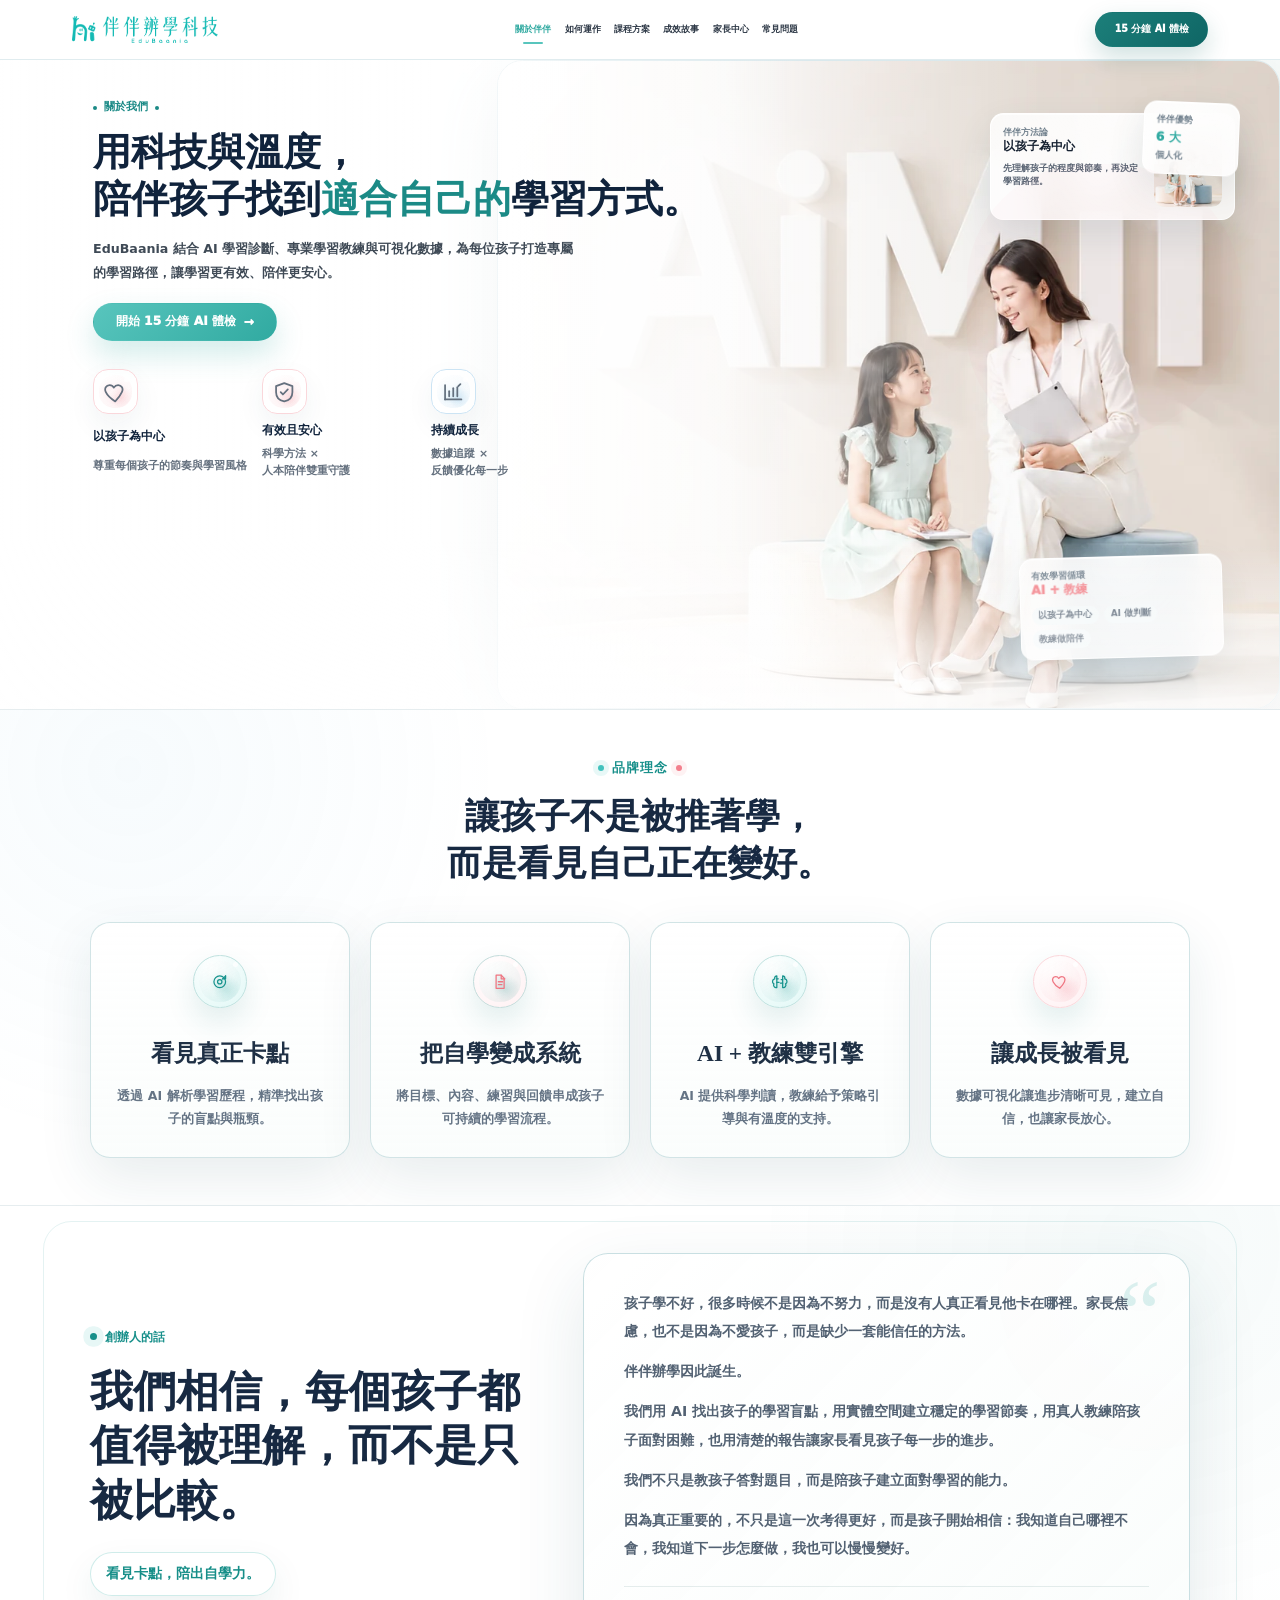
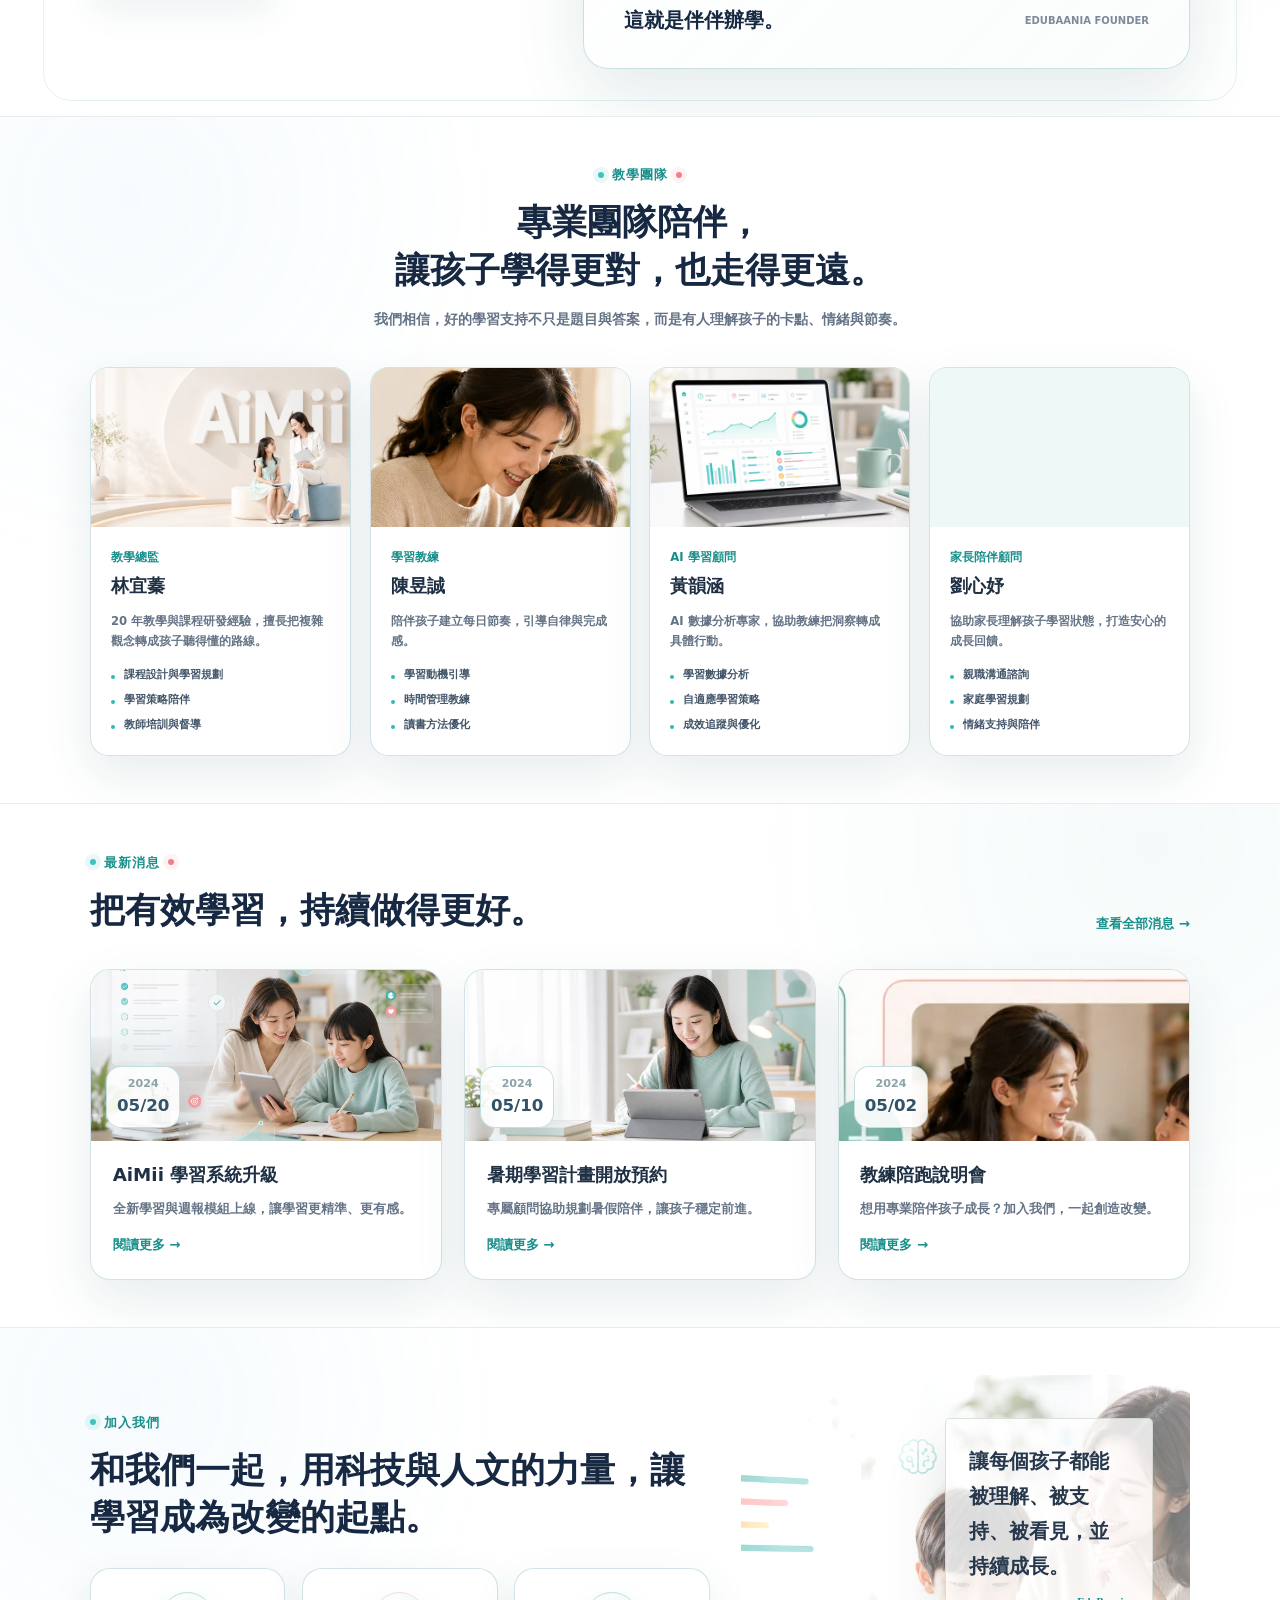
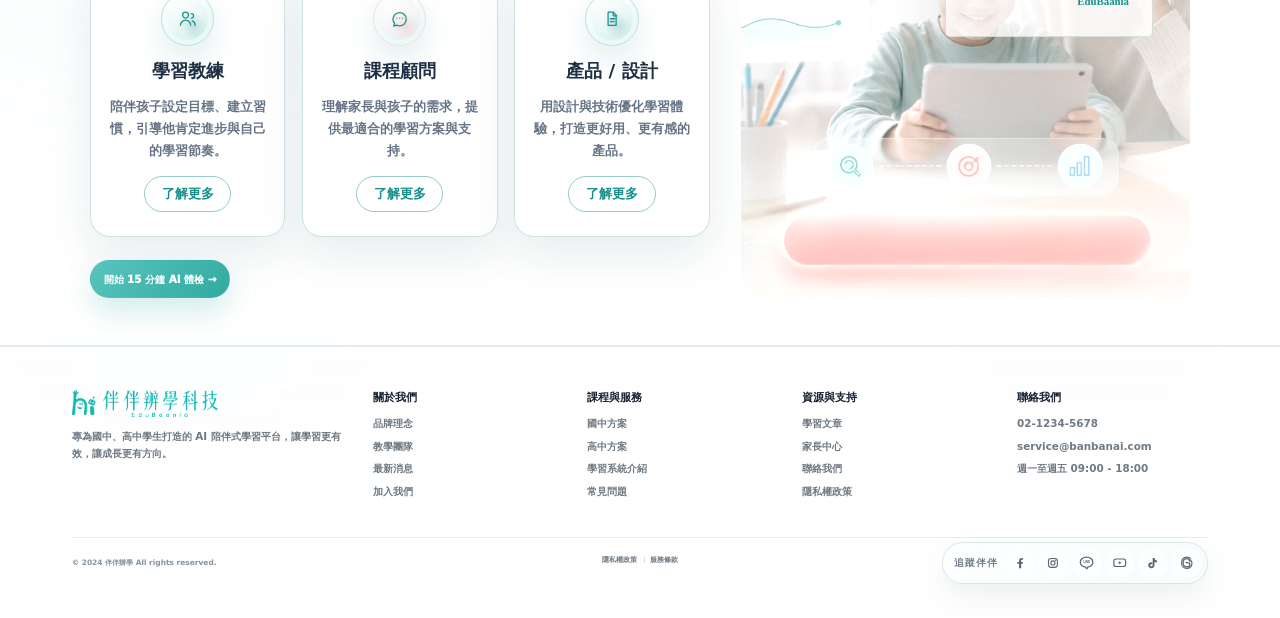
==== about/index.html @ efaf5f45 "Publish EduBaania static site" ====
<!DOCTYPE html>
<html lang="zh-Hant">
<head>
  <meta charset="UTF-8" />
  <meta name="viewport" content="width=device-width, initial-scale=1.0" />
  <title>關於伴伴辦學｜用科技與溫度陪伴孩子找到適合自己的學習方式</title>
  <meta name="description" content="認識 EduBaania 伴伴辦學的品牌理念、教學團隊與陪伴方法。我們結合 AI 診斷、專業教練與可視化數據，讓孩子學得更有效。" />
  <link rel="canonical" href="https://edubaania.com/about/" />
  <meta property="og:type" content="website" />
  <meta property="og:locale" content="zh_TW" />
  <meta property="og:site_name" content="伴伴辦學 EduBaania" />
  <meta property="og:title" content="關於伴伴辦學｜用科技與溫度陪伴孩子找到適合自己的學習方式" />
  <meta property="og:description" content="認識 EduBaania 伴伴辦學的品牌理念、教學團隊與陪伴方法。我們結合 AI 診斷、專業教練與可視化數據，讓孩子學得更有效。" />
  <meta property="og:url" content="https://edubaania.com/about/" />
  <meta property="og:image" content="https://edubaania.com/assets/optimized/hero/about-hero.webp" />
  <meta name="twitter:card" content="summary_large_image" />
  <meta name="twitter:title" content="關於伴伴辦學｜用科技與溫度陪伴孩子找到適合自己的學習方式" />
  <meta name="twitter:description" content="認識 EduBaania 伴伴辦學的品牌理念、教學團隊與陪伴方法。我們結合 AI 診斷、專業教練與可視化數據，讓孩子學得更有效。" />
  <meta name="twitter:image" content="https://edubaania.com/assets/optimized/hero/about-hero.webp" />
  <link rel="icon" type="image/png" href="/assets/hero/logo.png" />
  <link rel="stylesheet" href="/styles.css?v=20260616p122b" />
  <script type="application/ld+json">[{"@context":"https://schema.org","@type":"Organization","name":"伴伴辦學 EduBaania","alternateName":"EduBaania","url":"https://edubaania.com/","logo":"https://edubaania.com/assets/hero/logo.png","sameAs":[]},{"@context":"https://schema.org","@type":"WebPage","name":"關於伴伴辦學｜用科技與溫度陪伴孩子找到適合自己的學習方式","description":"認識 EduBaania 伴伴辦學的品牌理念、教學團隊與陪伴方法。我們結合 AI 診斷、專業教練與可視化數據，讓孩子學得更有效。","url":"https://edubaania.com/about/","inLanguage":"zh-Hant","isPartOf":{"@type":"WebSite","name":"伴伴辦學 EduBaania","url":"https://edubaania.com/"}}]</script>
  <script src="/static.js?v=20260615static" defer></script>
</head>
<body>
  <a class="skip-link" href="#main-content">跳到主要內容</a>
  <div class="site-scale-viewport" data-desktop-scale>
    <div class="site">
            
        <header class="site-header">
          
        <a class="brand brand-about" href="/" aria-label="伴伴辦學首頁">
          <img class="brand-logo" src="/assets/hero/logo.png" alt="伴伴辦學科技 EduBaania" decoding="async">
        </a>
          <nav class="site-nav" aria-label="主選單">
            <a href="/about/" aria-current="page">關於伴伴</a><a href="/system/">如何運作</a><a href="/programs/">課程方案</a><a href="/progress/">成效故事</a><a href="/parent/">家長中心</a><a href="/faq/">常見問題</a>
          </nav>
          <div class="header-actions">
            <a class="btn small" href="/diagnosis/">15 分鐘 AI 體檢</a>
          </div>
        </header>
            <main class="page-main page-about" style="--depth-near-y: 0.00px; --depth-mid-y: 0.00px; --depth-far-y: 0.00px; --depth-rotate: 0.00deg;">
              <div class="site-depth-field depth-about" aria-hidden="true">
        <span class="depth-node depth-node-a"></span>
        <span class="depth-node depth-node-b"></span>
        <span class="depth-node depth-node-c"></span>
        <span class="depth-orbit depth-orbit-a"></span>
        <span class="depth-orbit depth-orbit-b"></span>
      </div>
        <section class="hero motion-about is-depth-current" id="main-content">
          <div class="hero-content">
        <div class="hero-taste-badge">
        <span class="badge-ping" aria-hidden="true"></span>
        <span class="badge-label">伴伴方法論</span>
        <strong>以孩子為中心</strong>
        <span class="badge-arrow" aria-hidden="true">→</span>
      </div>
        <div class="eyebrow">關於我們</div>
        <h1><span class="hero-title-main">用科技與溫度，</span><span class="hero-title-sub">陪伴孩子找到<span class="teal">適合自己的</span>學習方式。</span></h1>
        <p class="hero-copy">EduBaania 結合 AI 學習診斷、專業學習教練與可視化數據，為每位孩子打造專屬的學習路徑，讓學習更有效、陪伴更安心。</p>
        
        <div class="hero-actions"><a class="btn" href="/diagnosis/">開始 15 分鐘 AI 體檢<span class="btn-arrow" aria-hidden="true">→</span></a></div>
        
        
        <div class="hero-points">
            
                  <div class="hero-point">
                    <span class="icon" data-icon="heart" aria-hidden="true"><svg viewBox="0 0 24 24"><path d="M12 21s-7-4.4-9.2-9.1C1 8.2 3.1 5 6.5 5c2 0 3.4 1.2 4.1 2.5C11.4 6.2 12.8 5 14.8 5c3.4 0 5.5 3.2 3.7 6.9C16.3 16.6 12 21 12 21Z"></path></svg></span>
                    <strong>以孩子為中心</strong>
                    <span>尊重每個孩子的節奏與學習風格</span>
                  </div>
                  <div class="hero-point">
                    <span class="icon coral" data-icon="shield" aria-hidden="true"><svg viewBox="0 0 24 24"><path d="M12 3 20 6v6c0 5-3.4 8.1-8 9-4.6-.9-8-4-8-9V6l8-3Z"></path><path d="m8.5 12 2.2 2.2 4.8-5"></path></svg></span>
                    <strong>有效且安心</strong>
                    <span>科學方法 × 人本陪伴雙重守護</span>
                  </div>
                  <div class="hero-point">
                    <span class="icon sky" data-icon="chart" aria-hidden="true"><svg viewBox="0 0 24 24"><path d="M4 19V5"></path><path d="M4 19h16"></path><path d="M8 16v-5"></path><path d="M12 16V8"></path><path d="M16 16v-9"></path><path d="m17 6 2-2"></path></svg></span>
                    <strong>持續成長</strong>
                    <span>數據追蹤 × 反饋優化每一步</span>
                  </div>
          </div>
        <div class="hero-flow-command" aria-label="伴伴方法論三步流程">
        <span class="hero-flow-kicker">FLOW</span>
        <div class="hero-flow-track">
          <span>
                <b>01</b>
                以孩子為中心
              </span><i aria-hidden="true">/</i><span>
                <b>02</b>
                AI 做判斷
              </span><i aria-hidden="true">/</i><span>
                <b>03</b>
                教練做陪伴
              </span>
        </div>
      </div>
      </div>
          <div class="hero-visual">
        <div class="photo-card" data-premium-tilt=""><img src="/assets/optimized/hero/about-hero.webp" alt="" loading="eager" decoding="async"></div>
        
        <div class="hero-preview-wall" aria-hidden="true">
        <article class="hero-preview-card preview-main">
          <div>
            <span>伴伴方法論</span>
            <strong>以孩子為中心</strong>
            <p>先理解孩子的程度與節奏，再決定學習路徑。</p>
          </div>
          <figure><img src="/assets/optimized/hero/about-hero.webp" alt="" loading="lazy" decoding="async"></figure>
        </article>
        <article class="hero-preview-card preview-metric">
          <span>伴伴優勢</span>
          <strong>6 大</strong>
          <em>個人化</em>
        </article>
        <article class="hero-preview-card preview-proof">
          <span>有效學習循環</span>
          <strong>AI + 教練</strong>
          <div>
            <i>以孩子為中心</i>
            <i>AI 做判斷</i>
            <i>教練做陪伴</i>
          </div>
        </article>
      </div>
      </div>
          <div class="micro-layer motion-about" aria-hidden="true"><span class="blob"></span></div>
        </section>
        <section class="section about-ref-section about-ref-values is-visible" aria-label="品牌理念" style="transition-delay: 0ms;">
          <div class="about-ref-section-head">
            <span>品牌理念</span>
            <h2>讓孩子不是被推著學，<br>而是看見自己正在變好。</h2>
          </div>
          <div class="about-ref-value-grid">
            <article class="about-ref-value-card" data-premium-tilt=""><span class="icon" data-icon="target" aria-hidden="true"><svg viewBox="0 0 24 24"><circle cx="12" cy="12" r="8"></circle><circle cx="12" cy="12" r="3"></circle><path d="m16 8 4-4"></path><path d="M20 4v4h-4"></path></svg></span><h3>看見真正卡點</h3><p>透過 AI 解析學習歷程，精準找出孩子的盲點與瓶頸。</p></article><article class="about-ref-value-card" data-premium-tilt=""><span class="icon" data-icon="doc" aria-hidden="true"><svg viewBox="0 0 24 24"><path d="M7 3h7l4 4v14H7z"></path><path d="M14 3v5h5"></path><path d="M10 12h6M10 16h5"></path></svg></span><h3>把自學變成系統</h3><p>將目標、內容、練習與回饋串成孩子可持續的學習流程。</p></article><article class="about-ref-value-card" data-premium-tilt=""><span class="icon" data-icon="brain" aria-hidden="true"><svg viewBox="0 0 24 24"><path d="M8 4a3 3 0 0 0-3 3 3 3 0 0 0 .2 1A3.7 3.7 0 0 0 4 14.9 3.5 3.5 0 0 0 8 20V4Z"></path><path d="M16 4a3 3 0 0 1 3 3 3 3 0 0 1-.2 1 3.7 3.7 0 0 1 1.2 6.9A3.5 3.5 0 0 1 16 20V4Z"></path><path d="M8 8h2M8 13h3M16 9h-2M16 14h-3"></path></svg></span><h3>AI + 教練雙引擎</h3><p>AI 提供科學判讀，教練給予策略引導與有溫度的支持。</p></article><article class="about-ref-value-card" data-premium-tilt=""><span class="icon" data-icon="heart" aria-hidden="true"><svg viewBox="0 0 24 24"><path d="M12 21s-7-4.4-9.2-9.1C1 8.2 3.1 5 6.5 5c2 0 3.4 1.2 4.1 2.5C11.4 6.2 12.8 5 14.8 5c3.4 0 5.5 3.2 3.7 6.9C16.3 16.6 12 21 12 21Z"></path></svg></span><h3>讓成長被看見</h3><p>數據可視化讓進步清晰可見，建立自信，也讓家長放心。</p></article>
          </div>
        </section>

        <section class="section about-ref-section about-ref-founder" aria-label="創辦人的話" style="transition-delay: 35ms;">
          <div class="about-founder-shell">
            <div class="about-founder-lead">
              <span>創辦人的話</span>
              <h2>我們相信，每個孩子都值得被理解，而不是只被比較。</h2>
              <p>看見卡點，陪出自學力。</p>
            </div>
            <article class="about-founder-letter" data-premium-tilt="">
              <p>孩子學不好，很多時候不是因為不努力，而是沒有人真正看見他卡在哪裡。家長焦慮，也不是因為不愛孩子，而是缺少一套能信任的方法。</p>
              <p>伴伴辦學因此誕生。</p>
              <p>我們用 AI 找出孩子的學習盲點，用實體空間建立穩定的學習節奏，用真人教練陪孩子面對困難，也用清楚的報告讓家長看見孩子每一步的進步。</p>
              <p>我們不只是教孩子答對題目，而是陪孩子建立面對學習的能力。</p>
              <p>因為真正重要的，不只是這一次考得更好，而是孩子開始相信：我知道自己哪裡不會，我知道下一步怎麼做，我也可以慢慢變好。</p>
              <footer>
                <strong>這就是伴伴辦學。</strong>
                <span>EduBaania Founder</span>
              </footer>
            </article>
          </div>
        </section>
    
        <section class="section about-ref-section about-ref-team" aria-label="教學團隊" style="transition-delay: 70ms;">
          <div class="about-ref-section-head">
            <span>教學團隊</span>
            <h2>專業團隊陪伴，<br>讓孩子學得更對，也走得更遠。</h2>
            <p>我們相信，好的學習支持不只是題目與答案，而是有人理解孩子的卡點、情緒與節奏。</p>
          </div>
          <div class="about-ref-team-grid">
            <article class="about-ref-team-card">
                  <div class="about-ref-team-photo"><img src="/assets/optimized/hero/about-hero.webp" alt="教學總監 林宜蓁" loading="lazy" decoding="async"></div>
                  <div class="about-ref-team-copy">
                    <span>教學總監</span>
                    <h3>林宜蓁</h3>
                    <p>20 年教學與課程研發經驗，擅長把複雜觀念轉成孩子聽得懂的路線。</p>
                    <ul><li>課程設計與學習規劃</li><li>學習策略陪伴</li><li>教師培訓與督導</li></ul>
                  </div>
                </article><article class="about-ref-team-card">
                  <div class="about-ref-team-photo"><img src="/assets/optimized/coach/hero-family.webp" alt="學習教練 陳昱誠" loading="lazy" decoding="async"></div>
                  <div class="about-ref-team-copy">
                    <span>學習教練</span>
                    <h3>陳昱誠</h3>
                    <p>陪伴孩子建立每日節奏，引導自律與完成感。</p>
                    <ul><li>學習動機引導</li><li>時間管理教練</li><li>讀書方法優化</li></ul>
                  </div>
                </article><article class="about-ref-team-card">
                  <div class="about-ref-team-photo"><img src="/assets/optimized/system/laptop-analytics.webp" alt="AI 學習顧問 黃韻涵" loading="lazy" decoding="async"></div>
                  <div class="about-ref-team-copy">
                    <span>AI 學習顧問</span>
                    <h3>黃韻涵</h3>
                    <p>AI 數據分析專家，協助教練把洞察轉成具體行動。</p>
                    <ul><li>學習數據分析</li><li>自適應學習策略</li><li>成效追蹤與優化</li></ul>
                  </div>
                </article><article class="about-ref-team-card">
                  <div class="about-ref-team-photo"><img src="/assets/optimized/home/coach-companion.webp" alt="家長陪伴顧問 劉心妤" loading="lazy" decoding="async"></div>
                  <div class="about-ref-team-copy">
                    <span>家長陪伴顧問</span>
                    <h3>劉心妤</h3>
                    <p>協助家長理解孩子學習狀態，打造安心的成長回饋。</p>
                    <ul><li>親職溝通諮詢</li><li>家庭學習規劃</li><li>情緒支持與陪伴</li></ul>
                  </div>
                </article>
          </div>
        </section>
    
        <section class="section about-ref-section about-ref-news" aria-label="最新消息" style="transition-delay: 105ms;">
          <div class="about-ref-section-head about-ref-row-head">
            <div><span>最新消息</span><h2>把有效學習，持續做得更好。</h2></div>
            <a href="/parent/">查看全部消息 →</a>
          </div>
          <div class="about-ref-news-grid">
            <article class="about-ref-news-card">
                  <div class="about-ref-news-image"><img src="/assets/optimized/home/product-dashboard.webp" alt="AiMii 學習系統升級" loading="lazy" decoding="async"><time><small>2024</small><strong>05/20</strong></time></div>
                  <div class="about-ref-news-body"><h3>AiMii 學習系統升級</h3><p>全新學習與週報模組上線，讓學習更精準、更有感。</p><a href="/parent/">閱讀更多 →</a></div>
                </article><article class="about-ref-news-card">
                  <div class="about-ref-news-image"><img src="/assets/optimized/system/hero-student-tablet.webp" alt="暑期學習計畫開放預約" loading="lazy" decoding="async"><time><small>2024</small><strong>05/10</strong></time></div>
                  <div class="about-ref-news-body"><h3>暑期學習計畫開放預約</h3><p>專屬顧問協助規劃暑假陪伴，讓孩子穩定前進。</p><a href="/parent/">閱讀更多 →</a></div>
                </article><article class="about-ref-news-card">
                  <div class="about-ref-news-image"><img src="/assets/optimized/coach/companion.webp" alt="教練陪跑說明會" loading="lazy" decoding="async"><time><small>2024</small><strong>05/02</strong></time></div>
                  <div class="about-ref-news-body"><h3>教練陪跑說明會</h3><p>想用專業陪伴孩子成長？加入我們，一起創造改變。</p><a href="/parent/">閱讀更多 →</a></div>
                </article>
          </div>
        </section>
    
        <section class="section about-ref-section about-ref-join" aria-label="加入我們" style="transition-delay: 140ms;">
          <div class="about-ref-join-shell">
            <div class="about-ref-join-copy">
              <span>加入我們</span>
              <h2>和我們一起，用科技與人文的力量，讓學習成為改變的起點。</h2>
              <div class="about-ref-role-grid">
                <article class="about-ref-role-card"><span class="icon" data-icon="users" aria-hidden="true"><svg viewBox="0 0 24 24"><path d="M9 11a4 4 0 1 0 0-8 4 4 0 0 0 0 8Z"></path><path d="M2 21a7 7 0 0 1 14 0"></path><path d="M17 11a3 3 0 1 0 0-6"></path><path d="M18 15a6 6 0 0 1 4 6"></path></svg></span><h3>學習教練</h3><p>陪伴孩子設定目標、建立習慣，引導他肯定進步與自己的學習節奏。</p><a href="/about/">了解更多</a></article><article class="about-ref-role-card"><span class="icon" data-icon="chat" aria-hidden="true"><svg viewBox="0 0 24 24"><path d="M5 18.5 3.8 22l4-1.3a9 9 0 1 0-2.8-2.2Z"></path><path d="M8 11h.1M12 11h.1M16 11h.1"></path></svg></span><h3>課程顧問</h3><p>理解家長與孩子的需求，提供最適合的學習方案與支持。</p><a href="/about/">了解更多</a></article><article class="about-ref-role-card"><span class="icon" data-icon="doc" aria-hidden="true"><svg viewBox="0 0 24 24"><path d="M7 3h7l4 4v14H7z"></path><path d="M14 3v5h5"></path><path d="M10 12h6M10 16h5"></path></svg></span><h3>產品 / 設計</h3><p>用設計與技術優化學習體驗，打造更好用、更有感的產品。</p><a href="/about/">了解更多</a></article>
              </div>
              <a class="btn primary" href="/diagnosis/">開始 15 分鐘 AI 體檢 →</a>
            </div>
            <figure class="about-ref-join-scene" aria-label="伴伴辦學理念情境">
              <img src="/assets/optimized/home/conversion-ai-test.webp" alt="溫暖學習空間與家庭陪伴情境" loading="lazy" decoding="async">
              <blockquote>讓每個孩子都能被理解、被支持、被看見，並持續成長。<cite>EduBaania</cite></blockquote>
            </figure>
          </div>
        </section>
            </main>
            <footer class="footer footer-home" style="transition-delay: 140ms;">
        <div class="footer-shell">
          <div class="footer-brand">
        <a class="brand brand-home" href="/" aria-label="伴伴辦學首頁">
          <img class="brand-logo" src="/assets/hero/logo.png" alt="伴伴辦學科技 EduBaania" decoding="async">
        </a><p>專為國中、高中學生打造的 AI 陪伴式學習平台，讓學習更有效，讓成長更有方向。</p></div>
          <div class="footer-group"><h3>關於我們</h3><a href="/">品牌理念</a><a href="/">教學團隊</a><a href="/">最新消息</a><a href="/">加入我們</a></div><div class="footer-group"><h3>課程與服務</h3><a href="/">國中方案</a><a href="/">高中方案</a><a href="/">學習系統介紹</a><a href="/">常見問題</a></div><div class="footer-group"><h3>資源與支持</h3><a href="/">學習文章</a><a href="/">家長中心</a><a href="/">聯絡我們</a><a href="/">隱私權政策</a></div><div class="footer-group"><h3>聯絡我們</h3><a href="/">02-1234-5678</a><a href="/">service@banbanai.com</a><a href="/">週一至週五 09:00 - 18:00</a></div>
          <div class="footer-bottom">
            <span>© 2024 伴伴辦學 All rights reserved.</span>
            <nav class="footer-legal" aria-label="頁尾法律連結">
              <a href="/">隱私權政策</a>
              <a href="/">服務條款</a>
            </nav>
            <div class="footer-social" aria-label="社群連結">
              <span class="footer-social-label">追蹤伴伴</span>
              <div class="footer-social-links">
                <a class="footer-social-link social-facebook" href="/" aria-label="Facebook"><svg viewBox="0 0 32 32" aria-hidden="true" focusable="false"><path fill="currentColor" d="M18.5 27v-9.3h3.1l.5-3.7h-3.6v-2.4c0-1.1.3-1.9 1.9-1.9h2V6.4c-.9-.1-1.9-.2-3-.2-3 0-5.1 1.9-5.1 5.3V14h-3.4v3.7h3.4V27h4.2Z"></path></svg></a><a class="footer-social-link social-instagram" href="/" aria-label="Instagram"><svg viewBox="0 0 32 32" aria-hidden="true" focusable="false"><rect x="7" y="7" width="18" height="18" rx="5.2" fill="none" stroke="currentColor" stroke-width="2.2"></rect><circle cx="16" cy="16" r="4.2" fill="none" stroke="currentColor" stroke-width="2.2"></circle><circle cx="21.4" cy="10.8" r="1.45" fill="currentColor"></circle></svg></a><a class="footer-social-link social-line" href="/" aria-label="LINE"><svg viewBox="0 0 32 32" aria-hidden="true" focusable="false"><path fill="none" stroke="currentColor" stroke-width="2.1" stroke-linejoin="round" d="M16 6.7c-5.8 0-10.5 3.8-10.5 8.5 0 4.2 3.7 7.7 8.8 8.4l1.4 2.3c.3.5 1 .5 1.2-.1l.9-2.1c4.9-.7 8.7-4.2 8.7-8.5 0-4.7-4.7-8.5-10.5-8.5Z"></path><text x="16" y="17.5" text-anchor="middle" font-size="5.4" font-weight="900" fill="currentColor" font-family="Arial, sans-serif">LINE</text></svg></a><a class="footer-social-link social-youtube" href="/" aria-label="YouTube"><svg viewBox="0 0 32 32" aria-hidden="true" focusable="false"><rect x="5.2" y="9.2" width="21.6" height="13.6" rx="4.2" fill="none" stroke="currentColor" stroke-width="2.1"></rect><path fill="currentColor" d="M14.1 13.1v5.8l5.4-2.9-5.4-2.9Z"></path></svg></a><a class="footer-social-link social-tiktok" href="/" aria-label="TikTok"><svg viewBox="0 0 32 32" aria-hidden="true" focusable="false"><path fill="currentColor" d="M19.1 6.1c.4 3 2.2 4.9 5.2 5.3v3.7c-1.9-.1-3.5-.6-5-1.6v6.3c0 4.3-2.7 7-6.7 7-3.5 0-6.1-2.5-6.1-5.9 0-3.6 2.9-6 6.8-6 .5 0 1 .1 1.4.2v3.7c-.5-.2-.9-.2-1.4-.2-1.6 0-2.7.9-2.7 2.2s1 2.2 2.4 2.2c1.6 0 2.5-1 2.5-2.9v-14h3.6Z"></path></svg></a><a class="footer-social-link social-threads" href="/" aria-label="Threads"><svg viewBox="0 0 32 32" aria-hidden="true" focusable="false"><path fill="none" stroke="currentColor" stroke-linecap="round" stroke-linejoin="round" stroke-width="2.25" d="M21.6 13.4c-.5-3.2-2.5-5-5.8-5-4 0-6.4 2.9-6.4 7.6 0 4.9 2.5 7.7 6.8 7.7 3.1 0 5.4-1.7 5.4-4.2 0-2.3-1.8-3.7-4.8-3.7h-2.1"></path><path fill="none" stroke="currentColor" stroke-linecap="round" stroke-width="2.25" d="M22.7 10.9c1.8 1.4 2.8 3.5 2.8 6 0 5.5-4.1 9.5-9.6 9.5S6.5 22.2 6.5 16 10.4 5.6 16 5.6c2.6 0 4.9.9 6.4 2.6"></path></svg></a>
              </div>
            </div>
          </div>
        </div>
      </footer>
          </div>
  </div>
</body>
</html>
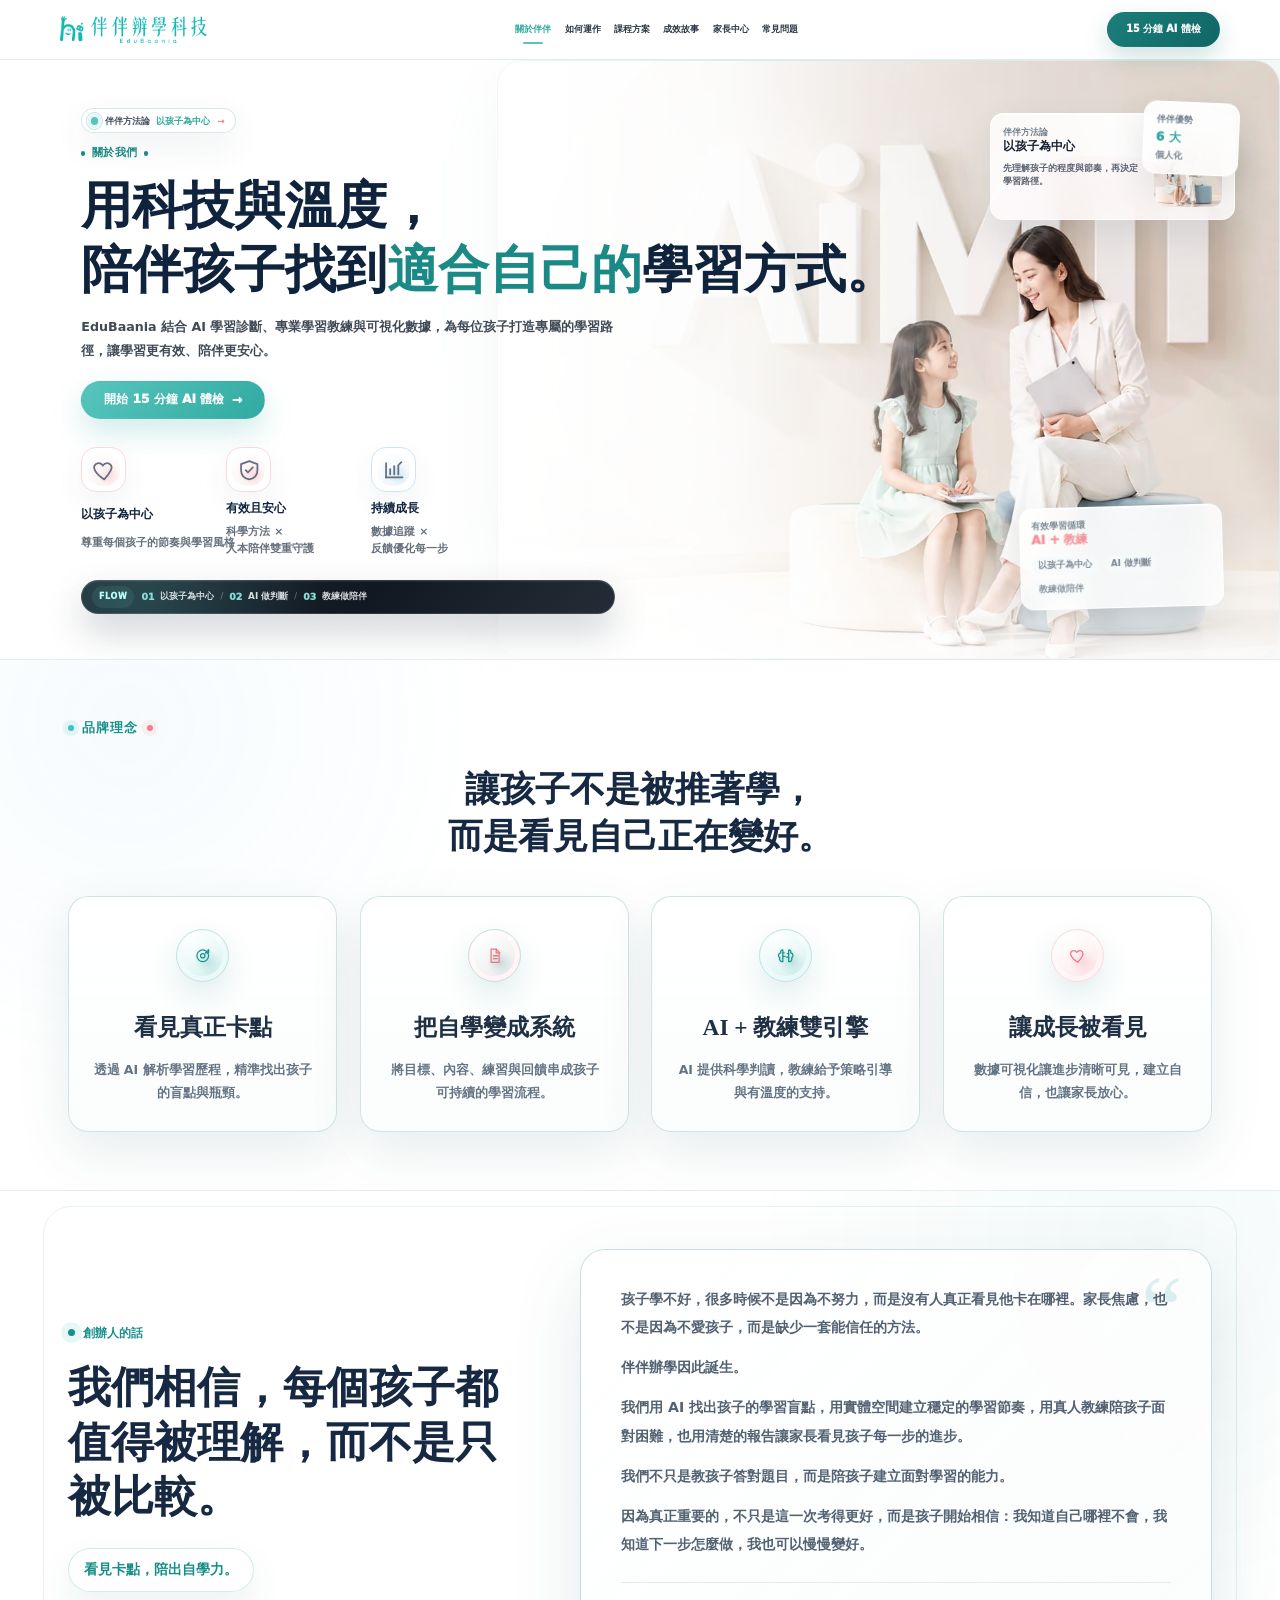
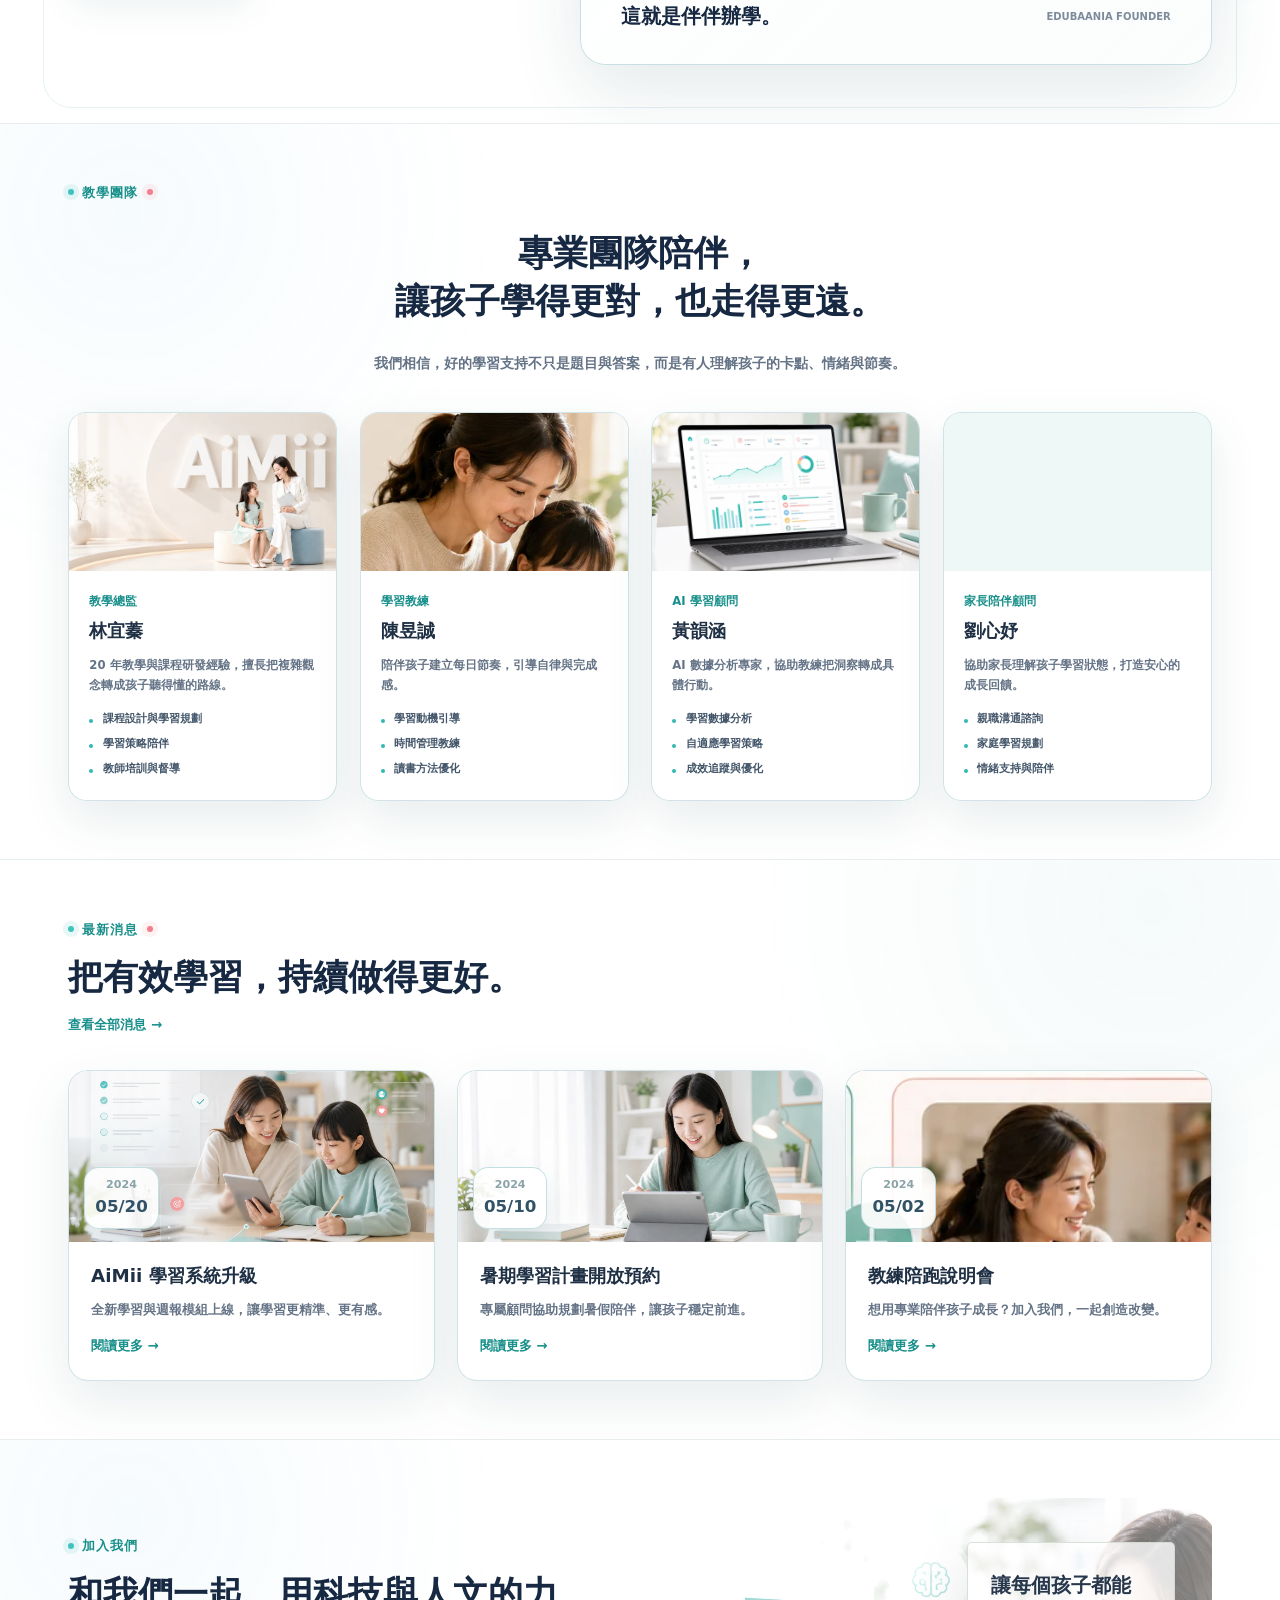
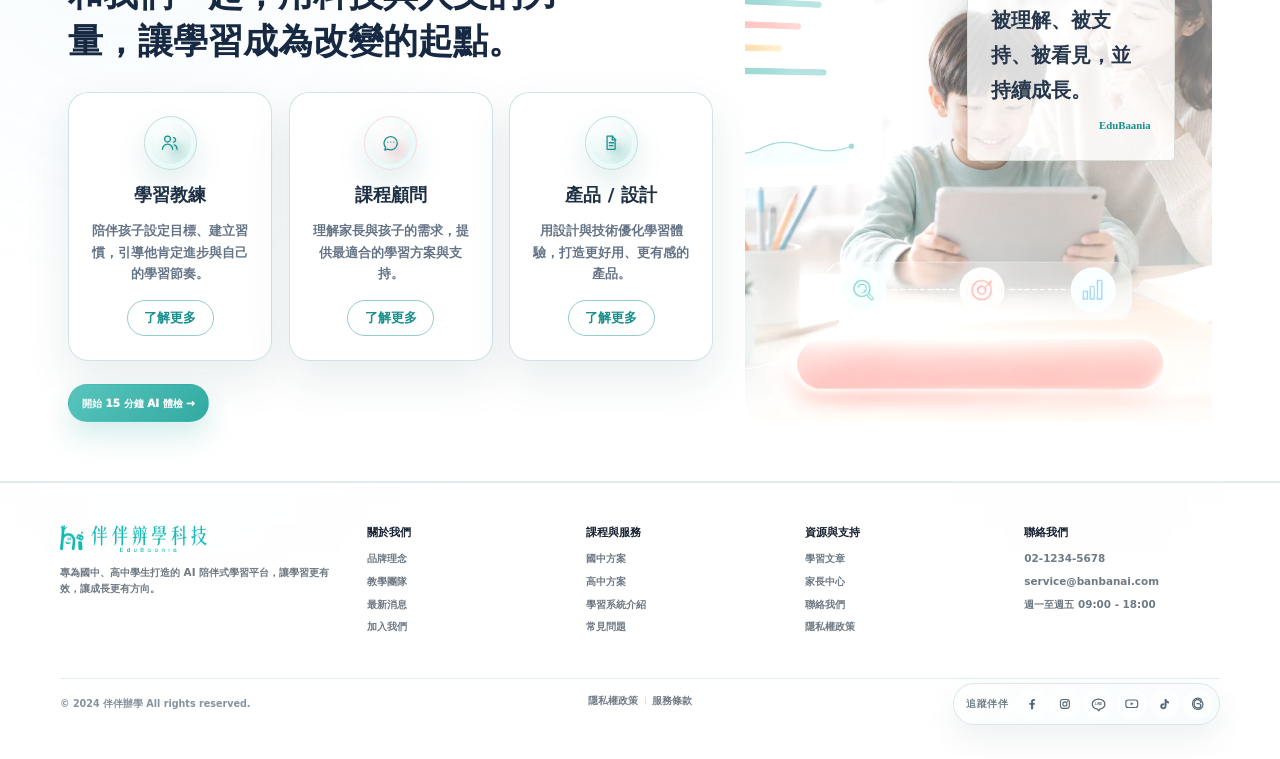
==== commit 8176d19e: "Polish site layout and CTA visuals" ====
--- a/about/index.html
+++ b/about/index.html
@@ -18,7 +18,7 @@
   <meta name="twitter:description" content="認識 EduBaania 伴伴辦學的品牌理念、教學團隊與陪伴方法。我們結合 AI 診斷、專業教練與可視化數據，讓孩子學得更有效。" />
   <meta name="twitter:image" content="https://edubaania.com/assets/optimized/hero/about-hero.webp" />
   <link rel="icon" type="image/png" href="/assets/hero/logo.png" />
-  <link rel="stylesheet" href="/styles.css?v=20260616p122b" />
+  <link rel="stylesheet" href="/styles.css?v=20260617footer" />
   <script type="application/ld+json">[{"@context":"https://schema.org","@type":"Organization","name":"伴伴辦學 EduBaania","alternateName":"EduBaania","url":"https://edubaania.com/","logo":"https://edubaania.com/assets/hero/logo.png","sameAs":[]},{"@context":"https://schema.org","@type":"WebPage","name":"關於伴伴辦學｜用科技與溫度陪伴孩子找到適合自己的學習方式","description":"認識 EduBaania 伴伴辦學的品牌理念、教學團隊與陪伴方法。我們結合 AI 診斷、專業教練與可視化數據，讓孩子學得更有效。","url":"https://edubaania.com/about/","inLanguage":"zh-Hant","isPartOf":{"@type":"WebSite","name":"伴伴辦學 EduBaania","url":"https://edubaania.com/"}}]</script>
   <script src="/static.js?v=20260615static" defer></script>
 </head>
--- a/styles.css
+++ b/styles.css
@@ -237,6 +237,7 @@
 }
 
 .btn {
+  position: relative;
   display: inline-flex;
   align-items: center;
   justify-content: center;
@@ -251,10 +252,34 @@
   font-size: 0.86rem;
   background: linear-gradient(135deg, var(--teal), var(--teal-strong));
   box-shadow: 0 12px 24px rgba(49, 170, 161, 0.24);
+  overflow: hidden;
   transition:
     transform 160ms ease,
     box-shadow 160ms ease,
     background 160ms ease;
+}
+
+.btn::before {
+  content: "";
+  position: absolute;
+  inset: -50% -34%;
+  z-index: 0;
+  background: linear-gradient(120deg, transparent 28%, rgba(255, 255, 255, 0.48) 48%, transparent 68%);
+  opacity: 0;
+  pointer-events: none;
+  transform: translateX(-120%) rotate(7deg);
+  transition:
+    opacity 180ms ease,
+    transform 520ms cubic-bezier(0.16, 1, 0.3, 1);
+}
+
+.btn:hover::before {
+  opacity: 0.7;
+  transform: translateX(120%) rotate(7deg);
+}
+
+.btn.is-pressing {
+  animation: btnPress 220ms cubic-bezier(0.16, 1, 0.3, 1);
 }
 
 .btn:hover {
@@ -286,9 +311,21 @@
 }
 
 .btn-arrow {
+  position: relative;
+  z-index: 1;
   display: inline-block;
   line-height: 1;
   transition: transform 160ms ease;
+}
+
+@keyframes btnPress {
+  0%,
+  100% {
+    transform: translateY(-2px) scale(1);
+  }
+  45% {
+    transform: translateY(0) scale(0.972);
+  }
 }
 
 .btn:hover .btn-arrow {
@@ -1707,6 +1744,56 @@
   transform: translateY(0);
 }
 
+.hero,
+.faq-ref-hero,
+.faq-ref-category-grid,
+.faq-ref-main-section,
+.faq-ref-concerns,
+.faq-ref-cta,
+.taste-loop-strip,
+.section,
+.cta-band,
+.footer {
+  opacity: 1;
+  transform: none;
+}
+
+html.motion-ready :is(
+  .faq-ref-category-grid,
+  .faq-ref-main-section,
+  .faq-ref-concerns,
+  .faq-ref-cta,
+  .taste-loop-strip,
+  .section,
+  .cta-band,
+  .footer
+):not(.is-visible) {
+  opacity: 0;
+  transform: translateY(18px);
+}
+
+.motion-child {
+  opacity: 1;
+  translate: 0 0;
+  filter: blur(0);
+  transition:
+    opacity 560ms cubic-bezier(0.16, 1, 0.3, 1),
+    translate 560ms cubic-bezier(0.16, 1, 0.3, 1),
+    filter 560ms cubic-bezier(0.16, 1, 0.3, 1);
+  transition-delay: calc(var(--motion-index, 0) * 42ms);
+}
+
+html.motion-ready :is(.hero, .faq-ref-hero, .faq-ref-category-grid, .faq-ref-main-section, .faq-ref-concerns, .faq-ref-cta, .taste-loop-strip, .section, .cta-band, .footer):not(.is-visible) .motion-child {
+  opacity: 0;
+  translate: 0 14px;
+  filter: blur(3px);
+}
+
+html.motion-ready :is(.hero, .faq-ref-hero).is-visible .motion-child {
+  animation: globalHeroChildIn 680ms cubic-bezier(0.16, 1, 0.3, 1) both;
+  animation-delay: calc(var(--motion-index, 0) * 58ms);
+}
+
 .taste-loop-copy {
   display: grid;
   align-content: center;
@@ -5414,6 +5501,23 @@
   font-size: 0.86rem;
   font-weight: 600;
   animation: faqAnswerIn 220ms cubic-bezier(0.16, 1, 0.3, 1);
+}
+
+.faq details.is-opening {
+  animation: faqOpenGlow 420ms cubic-bezier(0.16, 1, 0.3, 1);
+}
+
+.faq details:hover summary::after {
+  transform: translateY(-1px);
+  box-shadow: 0 8px 18px rgba(49, 170, 161, 0.12);
+}
+
+.faq details[open]:hover summary::after {
+  transform: rotate(180deg) translateY(1px);
+}
+
+.is-switching {
+  animation: panelSwitchIn 320ms cubic-bezier(0.16, 1, 0.3, 1);
 }
 
 .mock-dashboard-row {
@@ -8347,6 +8451,44 @@
   }
 }
 
+@keyframes faqOpenGlow {
+  0% {
+    box-shadow: 0 0 0 rgba(49, 170, 161, 0);
+  }
+  42% {
+    box-shadow: 0 16px 34px rgba(49, 170, 161, 0.13);
+  }
+  100% {
+    box-shadow: 0 12px 26px rgba(49, 79, 90, 0.09);
+  }
+}
+
+@keyframes panelSwitchIn {
+  from {
+    opacity: 0;
+    filter: blur(4px);
+    translate: 0 8px;
+  }
+  to {
+    opacity: 1;
+    filter: blur(0);
+    translate: 0 0;
+  }
+}
+
+@keyframes globalHeroChildIn {
+  from {
+    opacity: 0;
+    filter: blur(6px);
+    translate: 0 18px;
+  }
+  to {
+    opacity: 1;
+    filter: blur(0);
+    translate: 0 0;
+  }
+}
+
 @keyframes badgeSheen {
   0%,
   58% {
@@ -11977,6 +12119,29 @@
   }
 
   .chain-arrow {
+    display: none;
+  }
+}
+
+@media (max-width: 480px) {
+  :root {
+    --page-gutter: 18px;
+  }
+
+  .site-header {
+    height: 64px;
+    padding: 0 12px;
+  }
+
+  .brand {
+    min-width: 0;
+  }
+
+  .brand-logo {
+    width: 122px;
+  }
+
+  .header-actions {
     display: none;
   }
 }
@@ -23698,6 +23863,10 @@
   box-shadow: 0 0 0 4px rgba(var(--home-coral-rgb) / 0.1);
 }
 
+.page-home .home-conversion-field.is-nudging {
+  animation: fieldNudge 260ms cubic-bezier(0.25, 1, 0.5, 1);
+}
+
 .page-home .home-conversion-field small {
   min-height: 18px;
   color: var(--home-coral);
@@ -23718,6 +23887,25 @@
   display: none;
 }
 
+.page-home .home-conversion-form.is-submitted::after {
+  content: "";
+  position: absolute;
+  inset: 12px;
+  border-radius: 30px;
+  background:
+    radial-gradient(circle at 22% 28%, rgba(var(--home-teal-rgb) / 0.22) 0 3px, transparent 4px),
+    radial-gradient(circle at 78% 22%, rgba(var(--home-coral-rgb) / 0.2) 0 3px, transparent 4px),
+    radial-gradient(circle at 68% 72%, rgba(102, 183, 222, 0.2) 0 3px, transparent 4px);
+  opacity: 0;
+  pointer-events: none;
+}
+
+@media (prefers-reduced-motion: no-preference) {
+  .page-home .home-conversion-form.is-submitted::after {
+    animation: successSparkle 780ms cubic-bezier(0.16, 1, 0.3, 1) both;
+  }
+}
+
 .page-home .home-conversion-success {
   justify-items: start;
   align-content: center;
@@ -23727,6 +23915,12 @@
 .page-home .home-conversion-success .icon {
   width: 64px;
   height: 64px;
+}
+
+@media (prefers-reduced-motion: no-preference) {
+  .page-home .home-conversion-success .icon {
+    animation: successBloom 620ms cubic-bezier(0.16, 1, 0.3, 1) both;
+  }
 }
 
 .page-home .home-conversion-success strong {
@@ -23766,6 +23960,49 @@
   to {
     opacity: 1;
     transform: translateY(0) scale(1);
+  }
+}
+
+@keyframes fieldNudge {
+  0%,
+  100% {
+    transform: translateX(0);
+  }
+  25% {
+    transform: translateX(-5px);
+  }
+  50% {
+    transform: translateX(4px);
+  }
+  75% {
+    transform: translateX(-2px);
+  }
+}
+
+@keyframes successSparkle {
+  0% {
+    opacity: 0;
+    transform: scale(0.96);
+  }
+  28% {
+    opacity: 1;
+  }
+  100% {
+    opacity: 0;
+    transform: scale(1.08);
+  }
+}
+
+@keyframes successBloom {
+  from {
+    opacity: 0;
+    filter: blur(4px);
+    transform: scale(0.74) rotate(-7deg);
+  }
+  to {
+    opacity: 1;
+    filter: blur(0);
+    transform: scale(1) rotate(0);
   }
 }
 
@@ -28813,6 +29050,7 @@
 }
 
 .footer-bottom {
+  --footer-bottom-text-size: 0.72rem;
   display: grid;
   grid-template-columns: minmax(220px, 1fr) auto minmax(300px, 1fr);
   align-items: center;
@@ -28821,16 +29059,25 @@
   margin-top: clamp(2px, 0.7vw, 10px);
   padding-top: clamp(14px, 1.3vw, 22px);
   border-top: 1px solid rgba(224, 235, 237, 0.88);
+  font-size: var(--footer-bottom-text-size);
 }
 
 .footer-bottom > span {
   justify-self: start;
   color: #87939e;
+  font-size: var(--footer-bottom-text-size);
   font-weight: 700;
+  line-height: 1;
 }
 
 .footer-bottom .footer-legal {
   justify-self: center;
+  font-size: var(--footer-bottom-text-size);
+}
+
+.footer-bottom .footer-legal a {
+  font-size: var(--footer-bottom-text-size);
+  line-height: 1;
 }
 
 .footer-legal,
@@ -28865,7 +29112,7 @@
 
 .footer-social-label {
   color: #74818c;
-  font-size: 0.72rem;
+  font-size: var(--footer-bottom-text-size);
   font-weight: 900;
   letter-spacing: 0.08em;
   line-height: 1;
@@ -29063,6 +29310,10 @@
 }
 
 @media (max-width: 520px) {
+  .footer-bottom {
+    --footer-bottom-text-size: 0.68rem;
+  }
+
   .footer-shell {
     grid-template-columns: 1fr;
   }
@@ -29093,7 +29344,6 @@
 
   .footer-social-label {
     padding-left: 2px;
-    font-size: 0.68rem;
   }
 
   .footer-social-links {
@@ -30503,14 +30753,105 @@
   line-height: 1.45;
 }
 
+@media (prefers-reduced-motion: no-preference) {
+  .page-home .hero-content > .eyebrow,
+  .page-home .hero-content > h1,
+  .page-home .hero-copy,
+  .page-home .hero-actions,
+  .page-home .hero-social {
+    animation: homeHeroCopyIn 760ms cubic-bezier(0.16, 1, 0.3, 1) both;
+  }
+
+  .page-home .hero-content > h1 {
+    animation-delay: 70ms;
+  }
+
+  .page-home .hero-copy {
+    animation-delay: 150ms;
+  }
+
+  .page-home .hero-actions {
+    animation-delay: 230ms;
+  }
+
+  .page-home .hero-social {
+    animation-delay: 310ms;
+  }
+
+  .page-home .hero .photo-card {
+    animation: homeHeroImageIn 900ms cubic-bezier(0.16, 1, 0.3, 1) 120ms both;
+  }
+
+  .page-home .hero-widget {
+    animation: homeWidgetIn 720ms cubic-bezier(0.16, 1, 0.3, 1) both;
+  }
+
+  .page-home .hero-widget.one {
+    animation-delay: 420ms;
+  }
+
+  .page-home .hero-widget.two {
+    animation-delay: 520ms;
+  }
+
+  .page-home .hero-widget.three {
+    animation-delay: 620ms;
+  }
+}
+
+@keyframes homeHeroCopyIn {
+  from {
+    opacity: 0;
+    filter: blur(8px);
+    transform: translate3d(0, 18px, 0);
+  }
+  to {
+    opacity: 1;
+    filter: blur(0);
+    transform: translate3d(0, 0, 0);
+  }
+}
+
+@keyframes homeHeroImageIn {
+  from {
+    opacity: 0;
+    filter: saturate(0.88) contrast(0.96) blur(10px);
+    transform: translate3d(32px, 0, 0) scale(1.025);
+  }
+  to {
+    opacity: 1;
+    filter: saturate(0.94) contrast(0.98) blur(0);
+    transform: translate3d(0, 0, 0) scale(1);
+  }
+}
+
+@keyframes homeWidgetIn {
+  from {
+    opacity: 0;
+    filter: blur(8px);
+    transform: translate3d(0, 18px, 0) scale(0.96);
+  }
+  to {
+    opacity: 1;
+    filter: blur(0);
+    transform: translate3d(var(--hero-widget-x, 0), var(--hero-widget-y, 0), 0) scale(1);
+  }
+}
+
 .page-home .ideal-home-flow {
+  --home-section-y-tight: clamp(38px, 3.3vw, 54px);
+  --home-section-y: clamp(48px, 4.4vw, 72px);
+  --home-section-y-roomy: clamp(62px, 5.6vw, 92px);
+  --home-major-gap: clamp(38px, 5vw, 78px);
+  --home-cluster-gap: clamp(22px, 2.7vw, 38px);
+  --home-card-gap: clamp(14px, 1.6vw, 22px);
   background:
     linear-gradient(180deg, #fff 0%, #fff 68%, #f8fcfc 100%);
 }
 
 .page-home .ideal-home-section {
   position: relative;
-  padding: clamp(34px, 3.7vw, 58px) var(--page-gutter);
+  padding: var(--home-section-y) var(--page-gutter);
   overflow: hidden;
   border-bottom: 1px solid rgba(220, 230, 232, 0.68);
   background: #fff;
@@ -30522,6 +30863,10 @@
     #fff;
 }
 
+.page-home .ideal-diagnosis-section {
+  padding-block: var(--home-section-y-roomy) var(--home-section-y);
+}
+
 .page-home .ideal-shell {
   width: 100%;
   max-width: min(1290px, calc(100vw - var(--page-gutter) * 2));
@@ -30534,12 +30879,13 @@
 .page-home .ideal-final-shell {
   display: grid;
   grid-template-columns: minmax(320px, 0.78fr) minmax(520px, 1.22fr);
-  gap: clamp(32px, 4.8vw, 70px);
+  gap: var(--home-major-gap);
   align-items: center;
 }
 
 .page-home .ideal-copy,
 .page-home .ideal-engine-copy,
+.page-home .ideal-outcome-copy,
 .page-home .ideal-proof-copy,
 .page-home .ideal-final-copy {
   display: grid;
@@ -30568,6 +30914,7 @@
 
 .page-home .ideal-copy h2,
 .page-home .ideal-engine-copy h2,
+.page-home .ideal-outcome-copy h2,
 .page-home .ideal-proof-copy h2,
 .page-home .ideal-final-copy h2,
 .page-home .ideal-center-head h2 {
@@ -30586,12 +30933,14 @@
 }
 
 .page-home .ideal-copy h2 span,
-.page-home .ideal-engine-copy h2 span {
+.page-home .ideal-engine-copy h2 span,
+.page-home .ideal-outcome-copy h2 span {
   color: var(--ideal-teal);
 }
 
 .page-home .ideal-copy p,
 .page-home .ideal-engine-copy p,
+.page-home .ideal-outcome-copy p,
 .page-home .ideal-proof-copy p,
 .page-home .ideal-final-copy p {
   max-width: 35rem;
@@ -30670,8 +31019,8 @@
 .page-home .ideal-pain-grid {
   display: grid;
   grid-template-columns: repeat(4, minmax(0, 1fr));
-  gap: 22px;
-  margin-top: clamp(24px, 3vw, 42px);
+  gap: var(--home-card-gap);
+  margin-top: var(--home-cluster-gap);
 }
 
 .page-home .ideal-pain-card,
@@ -30739,7 +31088,297 @@
   font-weight: 850;
 }
 
+.page-home .ideal-outcome-section {
+  padding-block: var(--home-section-y-roomy);
+  background:
+    radial-gradient(circle at 88% 18%, rgba(96, 178, 222, 0.12), transparent 26rem),
+    radial-gradient(circle at 8% 72%, rgba(var(--ideal-teal-rgb) / 0.1), transparent 24rem),
+    linear-gradient(180deg, #fbfefe 0%, #fff 100%);
+}
+
+.page-home .ideal-outcome-shell {
+  display: grid;
+  grid-template-columns: minmax(360px, 0.72fr) minmax(620px, 1.28fr);
+  gap: clamp(42px, 5.6vw, 86px);
+  align-items: center;
+}
+
+.page-home .ideal-outcome-copy .premium-actions {
+  margin-top: 6px;
+}
+
+.page-home .ideal-outcome-board {
+  position: relative;
+  overflow: hidden;
+  padding: clamp(22px, 2.6vw, 34px);
+  border: 1px solid rgba(205, 225, 229, 0.9);
+  border-radius: 30px;
+  background:
+    linear-gradient(135deg, rgba(255, 255, 255, 0.94), rgba(248, 253, 253, 0.86)),
+    radial-gradient(circle at var(--pointer-x, 68%) var(--pointer-y, 12%), rgba(var(--ideal-teal-rgb) / 0.13), transparent 250px);
+  box-shadow: 0 28px 86px rgba(29, 67, 83, 0.11);
+  isolation: isolate;
+}
+
+.page-home .ideal-outcome-board::before {
+  content: "";
+  position: absolute;
+  inset: 22px 44px auto;
+  height: 2px;
+  background: linear-gradient(90deg, transparent, rgba(var(--ideal-teal-rgb) / 0.32), transparent);
+  transform: translateY(56px);
+  z-index: -1;
+}
+
+.page-home .ideal-outcome-board::after {
+  content: "";
+  position: absolute;
+  top: 77px;
+  left: 52px;
+  z-index: -1;
+  width: 72px;
+  height: 2px;
+  border-radius: 999px;
+  background: linear-gradient(90deg, transparent, rgba(var(--ideal-teal-rgb) / 0.78), transparent);
+  filter: drop-shadow(0 0 12px rgba(var(--ideal-teal-rgb) / 0.34));
+  opacity: 0;
+}
+
+@media (prefers-reduced-motion: no-preference) {
+  .page-home .ideal-outcome-board::after {
+    animation: outcomeCurrent 4.8s cubic-bezier(0.16, 1, 0.3, 1) infinite;
+  }
+}
+
+.page-home .ideal-outcome-track {
+  display: grid;
+  grid-template-columns: repeat(5, minmax(0, 1fr));
+  gap: 12px;
+}
+
+.page-home .ideal-outcome-node {
+  display: grid;
+  justify-items: center;
+  gap: 8px;
+  min-height: 148px;
+  padding: 18px 12px;
+  border: 1px solid rgba(214, 227, 230, 0.92);
+  border-radius: 22px;
+  background:
+    linear-gradient(180deg, rgba(255, 255, 255, 0.96), rgba(248, 252, 252, 0.9));
+  color: var(--ideal-muted);
+  box-shadow: 0 16px 36px rgba(31, 72, 86, 0.07);
+  cursor: pointer;
+  transition:
+    transform 220ms ease,
+    border-color 220ms ease,
+    box-shadow 220ms ease,
+    background 220ms ease,
+    color 220ms ease;
+}
+
+.page-home .ideal-outcome-node:hover,
+.page-home .ideal-outcome-node:focus-visible,
+.page-home .ideal-outcome-node.is-active {
+  transform: translateY(-6px);
+  border-color: rgba(var(--ideal-teal-rgb) / 0.48);
+  background:
+    radial-gradient(circle at 50% 0%, rgba(var(--ideal-teal-rgb) / 0.16), transparent 120px),
+    #fff;
+  box-shadow: 0 22px 52px rgba(31, 72, 86, 0.13);
+  color: var(--ideal-ink);
+}
+
+.page-home .ideal-outcome-node:focus-visible {
+  outline: 3px solid rgba(var(--ideal-teal-rgb) / 0.28);
+  outline-offset: 3px;
+}
+
+.page-home .ideal-outcome-node em {
+  position: relative;
+  display: grid;
+  place-items: center;
+  width: 42px;
+  height: 42px;
+  border-radius: 999px;
+  background: rgba(var(--ideal-teal-rgb) / 0.12);
+  color: var(--ideal-teal);
+  font-style: normal;
+  font-size: 0.8rem;
+  font-weight: 900;
+}
+
+.page-home .ideal-outcome-node em::after {
+  content: "";
+  position: absolute;
+  inset: -7px;
+  border: 1px solid currentColor;
+  border-radius: inherit;
+  opacity: 0;
+  transform: scale(0.82);
+  pointer-events: none;
+}
+
+@media (prefers-reduced-motion: no-preference) {
+  .page-home .ideal-outcome-node.is-active em::after {
+    animation: outcomePulse 1.9s ease-out infinite;
+  }
+}
+
+.page-home .ideal-outcome-node:nth-child(2) em,
+.page-home .ideal-outcome-node:nth-child(4) em {
+  background: rgba(240, 113, 128, 0.13);
+  color: var(--coral);
+}
+
+.page-home .ideal-outcome-node:nth-child(3) em,
+.page-home .ideal-outcome-node:nth-child(5) em {
+  background: rgba(96, 178, 222, 0.13);
+  color: #438fc7;
+}
+
+.page-home .ideal-outcome-node strong {
+  color: inherit;
+  font-family:
+    "Noto Serif TC",
+    "Songti TC",
+    serif;
+  font-size: 1.15rem;
+  font-weight: 720;
+  line-height: 1.2;
+}
+
+.page-home .ideal-outcome-node span {
+  color: var(--ideal-muted);
+  font-size: 0.78rem;
+  font-weight: 780;
+}
+
+.page-home .ideal-outcome-panels {
+  position: relative;
+  margin-top: 20px;
+  min-height: 174px;
+}
+
+.page-home .ideal-outcome-panel {
+  display: grid;
+  gap: 10px;
+  padding: clamp(20px, 2.4vw, 28px);
+  border: 1px solid rgba(214, 227, 230, 0.88);
+  border-radius: 24px;
+  background:
+    linear-gradient(90deg, rgba(var(--ideal-teal-rgb) / 0.08), transparent 58%),
+    rgba(255, 255, 255, 0.92);
+  box-shadow: inset 0 1px 0 rgba(255, 255, 255, 0.8);
+  animation: idealOutcomeIn 260ms ease both;
+}
+
+.page-home .ideal-outcome-panel[hidden] {
+  display: none;
+}
+
+.page-home .ideal-outcome-panel span {
+  width: max-content;
+  padding: 6px 12px;
+  border-radius: 999px;
+  background: rgba(var(--ideal-teal-rgb) / 0.12);
+  color: var(--ideal-teal);
+  font-size: 0.74rem;
+  font-weight: 900;
+}
+
+.page-home .ideal-outcome-panel h3 {
+  max-width: 34rem;
+  margin: 0;
+  color: var(--ideal-ink);
+  font-family:
+    "Noto Serif TC",
+    "Songti TC",
+    serif;
+  font-size: clamp(1.45rem, 2vw, 2.2rem);
+  font-weight: 700;
+  line-height: 1.28;
+}
+
+.page-home .ideal-outcome-panel p {
+  max-width: 42rem;
+  margin: 0;
+  color: var(--ideal-muted);
+  font-size: 0.92rem;
+  font-weight: 680;
+  line-height: 1.75;
+}
+
+.page-home .ideal-outcome-proof {
+  display: grid;
+  grid-template-columns: repeat(3, minmax(0, 1fr));
+  gap: 12px;
+  margin-top: 14px;
+}
+
+.page-home .ideal-outcome-proof article {
+  display: grid;
+  gap: 3px;
+  padding: 16px;
+  border: 1px solid rgba(214, 227, 230, 0.82);
+  border-radius: 18px;
+  background: rgba(255, 255, 255, 0.78);
+}
+
+.page-home .ideal-outcome-proof strong {
+  color: var(--ideal-teal);
+  font-size: clamp(1.25rem, 1.6vw, 1.8rem);
+  font-weight: 780;
+  line-height: 1;
+}
+
+.page-home .ideal-outcome-proof span {
+  color: var(--ideal-muted);
+  font-size: 0.78rem;
+  font-weight: 760;
+}
+
+@keyframes idealOutcomeIn {
+  from {
+    opacity: 0;
+    transform: translateY(8px);
+  }
+  to {
+    opacity: 1;
+    transform: translateY(0);
+  }
+}
+
+@keyframes outcomeCurrent {
+  0%,
+  18% {
+    opacity: 0;
+    transform: translateX(0);
+  }
+  28%,
+  72% {
+    opacity: 1;
+  }
+  100% {
+    opacity: 0;
+    transform: translateX(min(515px, 66vw));
+  }
+}
+
+@keyframes outcomePulse {
+  0% {
+    opacity: 0.34;
+    transform: scale(0.82);
+  }
+  70%,
+  100% {
+    opacity: 0;
+    transform: scale(1.32);
+  }
+}
+
 .page-home .ideal-engine-section {
+  padding-block: var(--home-section-y-roomy) var(--home-section-y);
   border-radius: 0;
   background:
     linear-gradient(90deg, rgba(var(--ideal-teal-rgb) / 0.055), transparent 48%),
@@ -30753,19 +31392,32 @@
 .page-home .ideal-step-strip {
   display: grid;
   grid-template-columns: repeat(4, minmax(0, 1fr));
-  gap: 12px;
+  gap: 0;
   width: 100%;
-  margin-top: 18px;
+  margin-top: clamp(18px, 2.2vw, 28px);
+  padding: 10px;
+  border: 1px solid rgba(218, 229, 231, 0.82);
+  border-radius: 22px;
+  background:
+    linear-gradient(90deg, rgba(var(--ideal-teal-rgb) / 0.045), transparent 66%),
+    rgba(255, 255, 255, 0.78);
+  box-shadow:
+    0 18px 48px rgba(38, 70, 82, 0.06),
+    inset 0 1px 0 rgba(255, 255, 255, 0.92);
 }
 
 .page-home .ideal-step-strip article {
   display: grid;
   gap: 8px;
-  min-height: 128px;
-  padding: 16px;
-  border: 1px solid rgba(218, 229, 231, 0.8);
-  border-radius: 18px;
-  background: rgba(255, 255, 255, 0.82);
+  min-height: 116px;
+  padding: 16px 18px;
+  border: 0;
+  border-radius: 15px;
+  background: transparent;
+}
+
+.page-home .ideal-step-strip article + article {
+  border-left: 1px solid rgba(218, 229, 231, 0.68);
 }
 
 .page-home .ideal-step-strip .icon {
@@ -30860,6 +31512,33 @@
   height: 6px;
   border-radius: 999px;
   background: linear-gradient(90deg, var(--ideal-teal) var(--w), #e9f0f1 var(--w));
+  transform-origin: left center;
+}
+
+@media (prefers-reduced-motion: no-preference) {
+  .page-home .ideal-report-card i {
+    animation: reportBarGrow 860ms cubic-bezier(0.16, 1, 0.3, 1) both;
+  }
+
+  .page-home .ideal-report-card li:nth-child(2) i {
+    animation-delay: 120ms;
+  }
+
+  .page-home .ideal-report-card li:nth-child(3) i {
+    animation-delay: 220ms;
+  }
+}
+
+@keyframes reportBarGrow {
+  from {
+    filter: saturate(0.82);
+    transform: scaleX(0.24);
+  }
+
+  to {
+    filter: saturate(1);
+    transform: scaleX(1);
+  }
 }
 
 .page-home .ideal-report-card p {
@@ -30882,7 +31561,11 @@
 .page-home .ideal-plan-grid {
   display: grid;
   grid-template-columns: 1fr 1fr 1.08fr;
-  gap: 18px;
+  gap: var(--home-card-gap);
+}
+
+.page-home .ideal-programs-section {
+  padding-block: var(--home-section-y) var(--home-section-y-roomy);
 }
 
 .page-home .ideal-plan-card {
@@ -30932,6 +31615,7 @@
 }
 
 .page-home .ideal-proof-section {
+  padding-block: var(--home-section-y-tight);
   background:
     linear-gradient(90deg, rgba(255, 255, 255, 0.98) 0 34%, rgba(var(--ideal-teal-rgb) / 0.04) 34% 100%),
     #fff;
@@ -30949,7 +31633,7 @@
 .page-home .ideal-stat-grid {
   display: grid;
   grid-template-columns: repeat(4, minmax(0, 1fr));
-  gap: 14px;
+  gap: clamp(10px, 1.2vw, 16px);
 }
 
 .page-home .ideal-stat-card {
@@ -30969,6 +31653,7 @@
 }
 
 .page-home .ideal-final-section {
+  padding-block: var(--home-section-y-roomy);
   background: #fff;
 }
 
@@ -30983,18 +31668,43 @@
 .page-home .ideal-benefit-grid {
   display: grid;
   grid-template-columns: repeat(3, minmax(0, 1fr));
-  gap: 14px;
+  gap: 0;
   width: 100%;
   margin-top: 10px;
+  padding: 8px;
+  border: 1px solid rgba(218, 229, 231, 0.82);
+  border-radius: 22px;
+  background:
+    linear-gradient(90deg, rgba(var(--ideal-teal-rgb) / 0.045), rgba(255, 255, 255, 0.74));
+  box-shadow:
+    0 16px 42px rgba(38, 70, 82, 0.06),
+    inset 0 1px 0 rgba(255, 255, 255, 0.9);
 }
 
 .page-home .ideal-benefit-grid article {
   display: grid;
-  justify-items: center;
-  gap: 8px;
-  min-height: 132px;
-  padding: 16px 12px;
-  text-align: center;
+  grid-template-columns: 44px 1fr;
+  align-items: center;
+  justify-items: start;
+  column-gap: 12px;
+  row-gap: 4px;
+  min-height: 92px;
+  padding: 14px 12px;
+  border: 0;
+  border-radius: 15px;
+  background: transparent;
+  box-shadow: none;
+  text-align: left;
+}
+
+.page-home .ideal-benefit-grid article + article {
+  border-left: 1px solid rgba(218, 229, 231, 0.68);
+}
+
+.page-home .ideal-benefit-grid .icon {
+  grid-row: span 2;
+  width: 44px;
+  height: 44px;
 }
 
 .page-home .ideal-benefit-grid strong {
@@ -31034,6 +31744,7 @@
   .page-home .hero,
   .page-home .ideal-diagnosis-row,
   .page-home .ideal-engine-shell,
+  .page-home .ideal-outcome-shell,
   .page-home .ideal-proof-shell,
   .page-home .ideal-final-shell {
     grid-template-columns: 1fr;
@@ -31044,14 +31755,38 @@
   }
 
   .page-home .ideal-step-strip,
+  .page-home .ideal-outcome-track,
   .page-home .ideal-pain-grid,
   .page-home .ideal-stat-grid,
   .page-home .ideal-benefit-grid {
     grid-template-columns: repeat(2, minmax(0, 1fr));
   }
 
+  .page-home .ideal-outcome-board::before {
+    display: none;
+  }
+
+  .page-home .ideal-outcome-board::after {
+    display: none;
+  }
+
   .page-home .ideal-plan-grid {
     grid-template-columns: 1fr;
+  }
+
+  .page-home .ideal-step-strip article + article,
+  .page-home .ideal-benefit-grid article + article {
+    border-left: 0;
+  }
+
+  .page-home .ideal-step-strip article:nth-child(even),
+  .page-home .ideal-benefit-grid article:nth-child(even) {
+    border-left: 1px solid rgba(218, 229, 231, 0.68);
+  }
+
+  .page-home .ideal-step-strip article:nth-child(n + 3),
+  .page-home .ideal-benefit-grid article:nth-child(n + 3) {
+    border-top: 1px solid rgba(218, 229, 231, 0.68);
   }
 }
 
@@ -31112,26 +31847,47 @@
 }
 
 @media (max-width: 640px) {
+  .page-home .ideal-home-flow {
+    --home-section-y-tight: 34px;
+    --home-section-y: 38px;
+    --home-section-y-roomy: 44px;
+    --home-cluster-gap: 20px;
+    --home-card-gap: 12px;
+  }
+
   .page-home .hero,
   .page-home .ideal-home-section {
     padding-right: 18px;
     padding-left: 18px;
   }
 
+  .page-home .ideal-home-section {
+    padding-top: var(--home-section-y);
+    padding-bottom: var(--home-section-y);
+  }
+
   .page-home .hero-content {
     padding-left: 0;
+    min-width: 0;
     max-width: 100%;
+    overflow: hidden;
   }
 
   .page-home .hero-actions,
   .page-home .premium-actions {
+    width: 100%;
+    max-width: 100%;
     gap: 10px;
+    flex-wrap: wrap;
   }
 
   .page-home .hero-actions .btn,
   .page-home .premium-actions .btn {
     min-width: 0;
-    flex: 1 1 0;
+    width: 100%;
+    max-width: 100%;
+    flex: 1 1 100%;
+    box-sizing: border-box;
     padding-inline: 14px;
     white-space: nowrap;
   }
@@ -31150,6 +31906,7 @@
 
   .page-home .ideal-copy h2,
   .page-home .ideal-engine-copy h2,
+  .page-home .ideal-outcome-copy h2,
   .page-home .ideal-proof-copy h2,
   .page-home .ideal-final-copy h2,
   .page-home .ideal-center-head h2 {
@@ -31157,10 +31914,82 @@
   }
 
   .page-home .ideal-step-strip,
+  .page-home .ideal-outcome-track,
+  .page-home .ideal-outcome-proof,
   .page-home .ideal-pain-grid,
   .page-home .ideal-stat-grid,
   .page-home .ideal-benefit-grid {
     grid-template-columns: 1fr;
+  }
+
+  .page-home .ideal-outcome-board {
+    padding: 16px;
+    border-radius: 22px;
+  }
+
+  .page-home .ideal-outcome-track {
+    gap: 8px;
+  }
+
+  .page-home .ideal-outcome-node {
+    min-height: 78px;
+    grid-template-columns: auto 1fr;
+    align-items: center;
+    justify-items: start;
+    gap: 5px 10px;
+    padding: 10px 12px;
+    text-align: left;
+  }
+
+  .page-home .ideal-outcome-node em {
+    width: 34px;
+    height: 34px;
+    font-size: 0.72rem;
+  }
+
+  .page-home .ideal-outcome-node strong {
+    font-size: 1.02rem;
+  }
+
+  .page-home .ideal-outcome-node span {
+    grid-column: 2;
+  }
+
+  .page-home .ideal-outcome-panels {
+    min-height: 0;
+    margin-top: 12px;
+  }
+
+  .page-home .ideal-outcome-panel {
+    gap: 8px;
+    padding: 16px;
+  }
+
+  .page-home .ideal-outcome-panel h3 {
+    font-size: clamp(1.25rem, 7vw, 1.55rem);
+  }
+
+  .page-home .ideal-outcome-proof article {
+    padding: 12px;
+  }
+
+  .page-home .ideal-step-strip {
+    padding: 6px;
+  }
+
+  .page-home .ideal-step-strip article {
+    min-height: auto;
+    padding: 14px;
+  }
+
+  .page-home .ideal-step-strip article:nth-child(even),
+  .page-home .ideal-benefit-grid article:nth-child(even) {
+    border-left: 0;
+  }
+
+  .page-home .ideal-step-strip article:nth-child(n + 2),
+  .page-home .ideal-benefit-grid article:nth-child(n + 2) {
+    border-top: 1px solid rgba(218, 229, 231, 0.68);
   }
 
   .page-home .ideal-pain-card,
@@ -31168,6 +31997,21 @@
   .page-home .ideal-stat-card,
   .page-home .ideal-benefit-grid article {
     border-radius: 18px;
+  }
+
+  .page-home .ideal-pain-card,
+  .page-home .ideal-plan-card {
+    min-height: auto;
+    padding: 20px;
+  }
+
+  .page-home .ideal-benefit-grid {
+    padding: 6px;
+  }
+
+  .page-home .ideal-benefit-grid article {
+    min-height: 82px;
+    padding: 12px;
   }
 
   .page-home .ideal-report-card {
@@ -31305,6 +32149,65 @@
 .page-main [data-premium-tilt]:hover {
   border-color: rgba(var(--ideal-teal-rgb) / 0.28);
   box-shadow: var(--ideal-shadow-strong);
+}
+
+.page-main [data-premium-tilt].has-premium-tilt {
+  --pointer-x: 50%;
+  --pointer-y: 50%;
+}
+
+.page-main [data-premium-tilt].has-premium-tilt::before {
+  background-position: var(--pointer-x) var(--pointer-y);
+}
+
+.page-main :is(
+  .about-ref-team-card,
+  .about-ref-news-card,
+  .about-ref-role-card,
+  .p122-why-grid article,
+  .p122-proof-grid article,
+  .p122-feedback-grid article,
+  .faq-ref-category,
+  .faq-ref-side-card,
+  .faq-ref-concern,
+  .trust-metric,
+  .choice-feature
+) {
+  transition:
+    translate 220ms cubic-bezier(0.16, 1, 0.3, 1),
+    box-shadow 220ms ease,
+    border-color 220ms ease,
+    filter 220ms ease;
+}
+
+.page-main :is(
+  .about-ref-team-card,
+  .about-ref-news-card,
+  .about-ref-role-card,
+  .p122-why-grid article,
+  .p122-proof-grid article,
+  .p122-feedback-grid article,
+  .faq-ref-category,
+  .faq-ref-side-card,
+  .faq-ref-concern,
+  .trust-metric,
+  .choice-feature
+):hover {
+  translate: 0 -3px;
+  filter: saturate(1.02);
+  box-shadow: 0 22px 52px rgba(38, 70, 82, 0.11);
+}
+
+.page-main :is(.icon, .faq-ref-category img, .p122-why-grid span, .p122-proof-grid span) {
+  transition:
+    transform 220ms cubic-bezier(0.16, 1, 0.3, 1),
+    filter 220ms ease,
+    box-shadow 220ms ease;
+}
+
+.page-main :is(a, button, article, details):hover > .icon,
+.page-main :is(a, button, article):hover :is(.faq-ref-category img, .p122-why-grid span) {
+  transform: translateY(-2px) scale(1.035);
 }
 
 .page-main:not(.page-home) .hero {
@@ -31861,12 +32764,17 @@
 
   .site-scale-viewport.is-desktop-stage .page-home .ideal-diagnosis-row,
   .site-scale-viewport.is-desktop-stage .page-home .ideal-engine-shell,
+  .site-scale-viewport.is-desktop-stage .page-home .ideal-outcome-shell,
   .site-scale-viewport.is-desktop-stage .page-home .ideal-proof-shell,
   .site-scale-viewport.is-desktop-stage .page-home .ideal-final-shell {
     gap: 70px;
     grid-template-columns: minmax(320px, 0.78fr) minmax(520px, 1.22fr);
   }
 
+  .site-scale-viewport.is-desktop-stage .page-home .ideal-outcome-shell {
+    grid-template-columns: minmax(360px, 0.72fr) minmax(620px, 1.28fr);
+  }
+
   .site-scale-viewport.is-desktop-stage .page-home .ideal-engine-shell {
     grid-template-columns: minmax(440px, 1fr) minmax(500px, 0.95fr);
   }
@@ -31882,8 +32790,13 @@
 
   .site-scale-viewport.is-desktop-stage .page-home .ideal-pain-grid,
   .site-scale-viewport.is-desktop-stage .page-home .ideal-step-strip,
+  .site-scale-viewport.is-desktop-stage .page-home .ideal-outcome-track,
   .site-scale-viewport.is-desktop-stage .page-home .ideal-stat-grid {
     grid-template-columns: repeat(4, minmax(0, 1fr));
+  }
+
+  .site-scale-viewport.is-desktop-stage .page-home .ideal-outcome-track {
+    grid-template-columns: repeat(5, minmax(0, 1fr));
   }
 
   .site-scale-viewport.is-desktop-stage .page-home .ideal-plan-grid {
@@ -33547,6 +34460,12 @@
 }
 
 @media (max-width: 480px) {
+  .site-header .header-actions {
+    display: none !important;
+  }
+}
+
+@media (max-width: 900px) {
   .site-header .header-actions {
     display: none !important;
   }
@@ -34700,7 +35619,7 @@
 .system-ai-cta-child {
   position: absolute;
   right: -74px;
-  bottom: -28px;
+  bottom: -140px;
   z-index: 3;
   width: min(330px, 49%);
   height: auto;
@@ -35086,7 +36005,957 @@
   }
 }
 
+/* Impeccable layout pass: shared rhythm, grouping, and hierarchy. */
+:root {
+  --space-2xs: 4px;
+  --space-xs: 8px;
+  --space-sm: 12px;
+  --space-md: 16px;
+  --space-lg: 24px;
+  --space-xl: 32px;
+  --space-2xl: 48px;
+  --space-3xl: 64px;
+  --space-4xl: 96px;
+  --layout-section-y-tight: clamp(36px, 3.4vw, 56px);
+  --layout-section-y: clamp(52px, 4.8vw, 82px);
+  --layout-section-y-roomy: clamp(64px, 5.8vw, 104px);
+  --layout-cluster-gap: clamp(18px, 1.8vw, 28px);
+  --layout-grid-gap: clamp(18px, 2.1vw, 34px);
+  --layout-major-gap: clamp(34px, 4.2vw, 72px);
+  --layout-copy-width: 66ch;
+}
+
+html {
+  scroll-padding-top: calc(var(--header-height) + var(--space-lg));
+}
+
+:where(.hero h1, .section-title, .lens-copy h2, .about-ref-section-head h2, .about-ref-join-copy h2, .faq-ref-hero h1, .p122-hero h1, .system-ai-cta h2) {
+  text-wrap: balance;
+}
+
+:where(.hero-copy, .section-subtitle, .lens-copy p, .about-ref-section-head p, .faq-ref-hero p, .p122-hero p, .system-ai-cta-copy p) {
+  width: min(100%, var(--layout-copy-width));
+  max-width: var(--layout-copy-width);
+  text-wrap: pretty;
+}
+
+:where(.section, .taste-loop-strip, .product-lens, .lens-shell, .cta-band, .faq-ref-hero, .faq-ref-category-grid, .faq-ref-main-section, .faq-ref-concerns, .faq-ref-cta) {
+  position: relative;
+}
+
+:where(.section, .taste-loop-strip, .cta-band) {
+  isolation: isolate;
+}
+
+.section {
+  padding-block: var(--layout-section-y);
+}
+
+.section.flush-top {
+  padding-top: var(--layout-section-y-tight);
+}
+
+.section > * {
+  max-width: var(--content-max);
+}
+
+.section-title {
+  margin-bottom: var(--space-lg);
+  letter-spacing: 0;
+}
+
+.section-subtitle {
+  margin-top: calc(var(--space-sm) * -1);
+  margin-bottom: var(--space-xl);
+  line-height: 1.78;
+}
+
+.grid {
+  gap: var(--layout-grid-gap);
+}
+
+.hero-content {
+  display: grid;
+  align-content: center;
+  justify-items: start;
+}
+
+.hero-actions,
+.cta-actions {
+  gap: var(--space-md);
+}
+
+.hero-points {
+  row-gap: var(--space-lg);
+}
+
+.taste-loop-strip {
+  gap: var(--layout-grid-gap);
+  padding: clamp(18px, 2.2vw, 30px);
+}
+
+.taste-loop-rail {
+  gap: var(--layout-cluster-gap);
+}
+
+.taste-loop-copy,
+.lens-copy,
+.system-showcase-copy,
+.ideal-copy,
+.ideal-engine-copy,
+.ideal-outcome-copy,
+.ideal-proof-copy,
+.ideal-final-copy,
+.about-ref-section-head,
+.faq-ref-hero-copy,
+.p122-hero-copy {
+  display: grid;
+  align-content: start;
+  gap: var(--space-md);
+}
+
+.product-lens {
+  padding-block: var(--layout-section-y-tight);
+}
+
+.lens-shell {
+  gap: var(--layout-grid-gap);
+  padding: clamp(26px, 3vw, 44px);
+}
+
+.lens-map-tabs,
+.lens-proof-grid,
+.lens-detail-grid,
+.diagnosis-stepper,
+.programs-plan-tabs,
+.recommend-choice-list,
+.weekly-flow-track,
+.coach-role-grid,
+.about-ref-value-grid,
+.about-ref-team-grid,
+.about-ref-news-grid,
+.p122-why-grid,
+.p122-proof-grid,
+.p122-feedback-grid,
+.faq-ref-category-grid,
+.faq-ref-concern-grid {
+  gap: var(--layout-grid-gap);
+}
+
+.cta-band {
+  margin-block: var(--layout-section-y-tight);
+  padding: clamp(28px, 3vw, 46px) clamp(30px, 4vw, 64px);
+}
+
+.cta-band.has-mark {
+  padding-left: clamp(96px, 8vw, 132px);
+}
+
+.footer {
+  gap: var(--layout-grid-gap);
+  padding-block: var(--layout-section-y-tight);
+}
+
+.footer-bottom {
+  margin-top: var(--space-md);
+  padding-top: var(--space-lg);
+}
+
+.hero h1,
+.section-title,
+.system-ai-cta h2 {
+  max-width: 100%;
+  overflow-wrap: break-word;
+}
+
+@media (min-width: 1024px) {
+  .site-scale-viewport.is-desktop-stage > .site,
+  .site-scale-viewport[data-desktop-scale] > .site {
+    --content-max: 1440px;
+    --page-gutter: 72px;
+  }
+
+  .site-scale-viewport.is-desktop-stage .page-home .hero {
+    --page-gutter: 78px;
+    height: 640px;
+    min-height: 640px;
+  }
+
+  .site-scale-viewport.is-desktop-stage .page-main:not(.page-home) .hero {
+    height: 720px;
+    min-height: 720px;
+  }
+
+  .site-scale-viewport.is-desktop-stage .page-main:not(.page-home) .section {
+    padding-block: 70px;
+  }
+
+  .site-scale-viewport.is-desktop-stage .page-home .ideal-home-flow {
+    --home-section-y-tight: 46px;
+    --home-section-y: 62px;
+    --home-section-y-roomy: 78px;
+    --home-major-gap: 60px;
+    --home-cluster-gap: 30px;
+    --home-card-gap: 20px;
+  }
+
+  .site-scale-viewport.is-desktop-stage .page-home .ideal-home-section {
+    --page-gutter: 78px;
+  }
+
+  .site-scale-viewport.is-desktop-stage .page-main:not(.page-home) .taste-loop-strip,
+  .site-scale-viewport.is-desktop-stage .page-main:not(.page-home) .cta-band,
+  .site-scale-viewport.is-desktop-stage .lens-shell,
+  .site-scale-viewport.is-desktop-stage .system-showcase-shell {
+    max-width: 1440px;
+  }
+
+  .site-scale-viewport.is-desktop-stage .page-main:not(.page-home) .cta-band {
+    width: min(1440px, calc(100% - var(--page-gutter) * 2));
+  }
+}
+
+@media (max-width: 1023px) {
+  :root {
+    --layout-section-y-tight: 34px;
+    --layout-section-y: 44px;
+    --layout-section-y-roomy: 54px;
+    --layout-cluster-gap: 16px;
+    --layout-grid-gap: 18px;
+    --layout-major-gap: 26px;
+  }
+
+  .section,
+  .page-main:not(.page-home) .section,
+  .page-home .ideal-home-section {
+    padding-block: var(--layout-section-y);
+  }
+
+  .hero-content {
+    align-content: start;
+  }
+
+  .lens-shell,
+  .taste-loop-strip,
+  .cta-band {
+    border-radius: 20px;
+  }
+
+  .cta-band,
+  .cta-band.has-mark {
+    grid-template-columns: 1fr;
+    width: calc(100% - var(--page-gutter) * 2);
+    padding: 28px 22px;
+  }
+
+  .system-ai-cta {
+    margin-top: var(--layout-section-y);
+    margin-bottom: var(--layout-section-y);
+    padding: 30px 24px;
+    border-radius: 28px;
+  }
+
+  .system-ai-cta-grid {
+    gap: var(--layout-major-gap);
+  }
+
+  .system-ai-cta-copy {
+    padding: 0;
+  }
+
+  .system-ai-cta h2 {
+    font-size: clamp(2.1rem, 7vw, 3.45rem);
+    line-height: 1.14;
+  }
+
+  .system-ai-cta h2 .system-ai-cta-title-line {
+    white-space: normal;
+  }
+
+  .system-ai-cta-copy p {
+    margin: 12px 0 16px;
+    font-size: 1rem;
+    line-height: 1.72;
+  }
+
+  .system-ai-cta-visual {
+    min-height: clamp(270px, 58vw, 380px);
+  }
+
+  .system-ai-cta-steps {
+    grid-template-columns: repeat(3, minmax(0, 1fr));
+    gap: 10px;
+    margin-top: 8px;
+  }
+
+  .system-ai-cta-steps > i {
+    display: none;
+  }
+
+  .system-ai-cta-action {
+    margin-top: 14px;
+  }
+
+  .system-ai-cta-button {
+    min-height: 60px;
+    font-size: 1.24rem;
+  }
+
+  .cta-mark {
+    display: none;
+  }
+
+  .footer {
+    gap: 22px;
+  }
+
+  .page-progress-122 .p122-hero {
+    padding-top: 34px !important;
+    padding-bottom: 38px;
+  }
+
+  .page-progress-122 .p122-hero-grid {
+    gap: 24px;
+  }
+
+  .page-progress-122 .p122-hero-copy {
+    gap: 12px;
+  }
+
+  .page-progress-122 .p122-hero-copy > p {
+    margin-top: 8px;
+    line-height: 1.68;
+  }
+
+  .page-progress-122 .p122-metric-cards {
+    grid-template-columns: repeat(2, minmax(0, 1fr));
+    gap: 12px;
+    margin-top: 18px;
+  }
+
+  .page-progress-122 .p122-metric-cards article {
+    min-height: 104px;
+    padding: 14px 12px;
+    border-radius: 16px;
+  }
+
+  .page-progress-122 .p122-metric-cards i {
+    width: 30px;
+    height: 30px;
+    border-radius: 12px;
+  }
+
+  .page-progress-122 .p122-metric-cards span {
+    margin-top: 8px;
+  }
+
+  .page-progress-122 .p122-metric-cards strong {
+    font-size: 28px;
+  }
+
+  .page-progress-122 .p122-metric-cards small {
+    margin-top: 5px;
+  }
+
+  .page-progress-122 .p122-actions {
+    margin-top: 18px;
+  }
+
+  .page-progress-122 .p122-hero-art,
+  .page-progress-122 .p122-hero-photo {
+    height: clamp(300px, 48vw, 360px);
+    min-height: clamp(300px, 48vw, 360px);
+  }
+
+  .page-progress-122 .p122-hero-art {
+    overflow: hidden;
+    border-radius: 24px;
+  }
+
+  .page-progress-122 .p122-hero-photo {
+    border-radius: 24px;
+  }
+
+  .page-progress-122 .p122-float {
+    width: clamp(104px, 22vw, 138px);
+  }
+
+  .page-progress-122 .p122-float-donut {
+    width: clamp(124px, 26vw, 160px);
+  }
+}
+
+@media (min-width: 700px) and (max-width: 1023px) {
+  .page-progress-122 .p122-hero-grid {
+    grid-template-columns: minmax(0, 0.96fr) minmax(0, 1.04fr);
+    gap: 22px;
+    align-items: center;
+  }
+
+  .page-progress-122 .p122-hero-copy h1 {
+    font-size: clamp(34px, 4.7vw, 40px);
+  }
+
+  .page-progress-122 .p122-hero-copy > p {
+    font-size: 15px;
+    line-height: 1.62;
+  }
+
+  .page-progress-122 .p122-metric-cards {
+    gap: 10px;
+  }
+
+  .page-progress-122 .p122-metric-cards article {
+    min-height: 92px;
+    padding: 12px 10px;
+  }
+
+  .page-progress-122 .p122-metric-cards strong {
+    font-size: 25px;
+  }
+
+  .page-progress-122 .p122-metric-cards small {
+    font-size: 10px;
+  }
+
+  .page-progress-122 .p122-actions {
+    gap: 10px;
+  }
+
+  .page-progress-122 .p122-actions .btn {
+    min-height: 48px;
+    padding-inline: 16px;
+    font-size: 14px;
+  }
+
+  .page-progress-122 .p122-hero-art,
+  .page-progress-122 .p122-hero-photo {
+    height: 350px;
+    min-height: 350px;
+  }
+
+  .system-ai-cta-grid {
+    grid-template-columns: minmax(0, 0.92fr) minmax(280px, 1.08fr);
+    align-items: center;
+  }
+
+  .system-ai-cta h2 {
+    font-size: clamp(2.25rem, 4.4vw, 3.05rem);
+  }
+
+  .system-ai-cta-visual {
+    min-height: 320px;
+  }
+
+  .system-ai-cta-checks {
+    gap: 12px 18px;
+  }
+
+  .system-ai-cta-button {
+    min-width: min(100%, 360px);
+  }
+}
+
+@media (max-width: 640px) {
+  :root {
+    --layout-section-y-tight: 28px;
+    --layout-section-y: 36px;
+    --layout-section-y-roomy: 44px;
+    --layout-grid-gap: 14px;
+    --layout-major-gap: 22px;
+  }
+
+  .section-title {
+    margin-bottom: 18px;
+  }
+
+  .section-subtitle {
+    margin-bottom: 22px;
+  }
+
+  .hero h1,
+  .faq-ref-hero h1,
+  .p122-hero h1,
+  .system-ai-cta h2 {
+    font-size: clamp(2rem, 8.2vw, 3rem);
+    line-height: 1.16;
+  }
+
+  .system-ai-cta {
+    padding: 24px 18px 26px;
+  }
+
+  .system-ai-cta-visual {
+    min-height: 280px;
+  }
+
+  .system-ai-cta-steps {
+    gap: 8px;
+  }
+
+  .page-progress-122 .p122-shell {
+    width: min(100% - 28px, 720px);
+  }
+
+  .page-progress-122 .p122-hero {
+    padding-top: 28px !important;
+  }
+
+  .page-progress-122 .p122-kicker {
+    margin-bottom: 8px;
+  }
+
+  .page-progress-122 .p122-hero-copy h1 {
+    font-size: clamp(30px, 8.3vw, 36px);
+    line-height: 1.18;
+  }
+
+  .page-progress-122 .p122-hero-copy > p {
+    font-size: 15px;
+  }
+
+  .page-progress-122 .p122-metric-cards {
+    gap: 10px;
+  }
+
+  .page-progress-122 .p122-metric-cards article {
+    min-height: 94px;
+    padding: 12px 10px;
+  }
+
+  .page-progress-122 .p122-metric-cards span {
+    font-size: 12px;
+  }
+
+  .page-progress-122 .p122-metric-cards strong {
+    font-size: 24px;
+  }
+
+  .page-progress-122 .p122-metric-cards small {
+    font-size: 10px;
+  }
+
+  .page-progress-122 .p122-hero-art,
+  .page-progress-122 .p122-hero-photo {
+    height: 276px;
+    min-height: 276px;
+  }
+
+  .page-progress-122 .p122-float-trend {
+    top: 14px;
+    left: 10px;
+  }
+
+  .page-progress-122 .p122-float-days {
+    top: 14px;
+    right: 10px;
+  }
+
+  .page-progress-122 .p122-float-donut {
+    right: 10px;
+    bottom: 12px;
+  }
+
+  .footer-bottom {
+    align-items: flex-start;
+    gap: var(--space-md);
+  }
+}
+
+/* Unified hero standard: about page is the source of truth. */
+.page-main .hero {
+  border-bottom: 1px solid rgba(218, 229, 231, 0.68);
+  background:
+    linear-gradient(90deg, rgba(255, 255, 255, 0.98) 0%, rgba(255, 255, 255, 0.88) 45%, rgba(247, 251, 250, 0.56) 100%),
+    radial-gradient(circle at 72% 18%, rgba(var(--ideal-teal-rgb) / 0.08), transparent 28rem);
+}
+
+.page-main .hero::before {
+  z-index: 1;
+  background:
+    linear-gradient(90deg, rgba(255, 255, 255, 0.96) 0%, rgba(255, 255, 255, 0.76) 34%, transparent 64%),
+    linear-gradient(180deg, transparent 74%, rgba(255, 255, 255, 0.62));
+}
+
+.page-main .hero::after {
+  display: none;
+}
+
+.page-main .hero-content {
+  z-index: 4;
+  align-content: center;
+  max-width: min(680px, 54vw);
+  padding-left: clamp(0px, 2vw, 28px);
+}
+
+.page-main .hero-taste-badge {
+  display: inline-flex !important;
+  margin-bottom: 14px;
+}
+
+.page-main .hero .eyebrow,
+.page-home .hero .eyebrow,
+.page-coach .hero .eyebrow,
+.page-parent .hero .eyebrow {
+  display: inline-flex !important;
+  margin-bottom: 16px;
+  padding: 0;
+  border: 0;
+  border-radius: 0;
+  color: var(--ideal-teal);
+  background: transparent;
+  box-shadow: none;
+  font-size: 0.82rem;
+  font-weight: 900;
+  letter-spacing: 0.02em;
+}
+
+.page-main .hero .eyebrow::before,
+.page-main .hero .eyebrow::after {
+  content: "";
+  width: 5px;
+  height: 5px;
+  border-radius: 999px;
+  background: currentColor;
+}
+
+.page-main .hero h1 {
+  max-width: min(12.4em, 720px) !important;
+  color: var(--ideal-ink);
+  font-family: "Noto Serif TC", "Songti TC", "PMingLiU", serif;
+  font-size: clamp(2.55rem, 3.55vw, 4.05rem);
+  font-weight: 720;
+  line-height: 1.18;
+  letter-spacing: 0;
+  text-wrap: balance;
+  word-break: keep-all;
+  overflow-wrap: normal;
+}
+
+.page-main .hero-title-main,
+.page-main .hero-title-sub {
+  display: block;
+  width: fit-content;
+  max-width: 100%;
+  font-size: 1em;
+  line-height: 1.2;
+  white-space: normal;
+}
+
+.page-main .hero h1 .teal {
+  color: var(--ideal-teal);
+  font-weight: 720;
+}
+
+.page-main .hero h1 .accent {
+  color: var(--ideal-coral);
+  font-weight: 720;
+}
+
+.page-main .hero-copy {
+  max-width: 40rem;
+  margin-top: 18px;
+  color: #3f4a56;
+  font-size: clamp(0.95rem, 0.92vw, 1.05rem);
+  font-weight: 650;
+  line-height: 1.86;
+}
+
+.page-main .hero-actions {
+  margin-top: 22px;
+}
+
+.page-main .hero-social,
+.page-main .hero-widget {
+  display: none !important;
+}
+
+.page-main .hero-points {
+  display: grid;
+  grid-template-columns: repeat(3, minmax(118px, 1fr));
+  max-width: min(640px, 100%);
+  gap: clamp(14px, 1.6vw, 22px);
+  margin-top: clamp(24px, 3vw, 34px);
+}
+
+.page-main .hero-point {
+  display: grid;
+  gap: 8px;
+  width: clamp(122px, 12vw, 170px);
+  color: var(--ideal-ink);
+  font-size: 0.82rem;
+  font-weight: 760;
+}
+
+.page-main .hero-point .icon {
+  width: 54px;
+  height: 54px;
+  border-radius: 18px;
+  background: rgba(255, 255, 255, 0.58);
+  box-shadow: 0 14px 34px rgba(38, 70, 82, 0.06);
+}
+
+.page-main .hero-point strong {
+  font-size: 0.9rem;
+  font-weight: 900;
+}
+
+.page-main .hero-point span {
+  color: var(--ideal-muted);
+  line-height: 1.55;
+}
+
+.page-main .hero-flow-command {
+  display: grid !important;
+  width: min(640px, 100%);
+  margin-top: clamp(18px, 2.1vw, 28px);
+}
+
+.page-main .hero-visual {
+  position: absolute;
+  inset: 0;
+  z-index: 0;
+  min-height: 100%;
+  pointer-events: none;
+}
+
+.page-main .hero .photo-card {
+  position: absolute;
+  inset: 0 0 0 auto;
+  pointer-events: auto;
+  width: min(62vw, 940px) !important;
+  min-width: 0 !important;
+  max-width: none;
+  height: 100% !important;
+  border: 0;
+  border-radius: 0;
+  background: transparent;
+  box-shadow: none;
+}
+
+.page-main .hero .photo-card::after {
+  background:
+    linear-gradient(90deg, rgba(255, 255, 255, 0.97) 0%, rgba(255, 255, 255, 0.83) 29%, rgba(255, 255, 255, 0.34) 50%, transparent 70%),
+    linear-gradient(180deg, transparent 76%, rgba(255, 255, 255, 0.48));
+}
+
+.page-main .hero .photo-card img {
+  width: 100%;
+  height: 100%;
+  object-fit: cover;
+  object-position: right center;
+  filter: saturate(0.96) contrast(0.98);
+  animation: none;
+  transform: none;
+}
+
+.page-main .hero-preview-wall {
+  display: block;
+  pointer-events: auto;
+}
+
+@media (min-width: 1024px) {
+  .site-scale-viewport.is-desktop-stage .page-main .hero {
+    height: 720px;
+    min-height: 720px;
+    grid-template-columns: minmax(350px, 0.9fr) minmax(520px, 1.1fr);
+    padding-block: 58px 48px;
+  }
+
+  .site-scale-viewport.is-desktop-stage .page-main .hero h1 {
+    font-size: clamp(3.85rem, 3.7vw, 4.55rem);
+    line-height: 1.1;
+  }
+}
+
+@media (max-width: 1023px) {
+  .site .page-main .hero,
+  .site .page-main:not(.page-home) .hero,
+  .site .page-home .hero {
+    min-height: auto;
+    height: auto;
+    grid-template-columns: 1fr;
+    padding: 44px var(--page-gutter) 34px;
+    overflow: hidden;
+  }
+
+  .site .page-main .hero-content,
+  .site .page-main:not(.page-home) .hero-content,
+  .site .page-home .hero-content {
+    width: 100%;
+    min-width: 0;
+    max-width: 100%;
+    padding-left: 0;
+  }
+
+  .site .page-main .hero h1,
+  .site .page-main:not(.page-home) .hero h1,
+  .site .page-home .hero h1 {
+    max-width: 100% !important;
+    font-size: clamp(2.05rem, 6.1vw, 3.15rem);
+    line-height: 1.16;
+    word-break: keep-all;
+    overflow-wrap: anywhere;
+  }
+
+  .site .page-main .hero-copy,
+  .site .page-main:not(.page-home) .hero-copy,
+  .site .page-home .hero-copy {
+    max-width: 100%;
+    line-height: 1.72;
+  }
+
+  .site .page-main .hero-points,
+  .site .page-main:not(.page-home) .hero-points,
+  .site .page-home .hero-points {
+    display: grid;
+    grid-template-columns: repeat(3, minmax(0, max-content));
+    justify-content: start;
+    align-items: start;
+    max-width: 100%;
+    gap: 8px 14px;
+    margin-top: 18px;
+  }
+
+  .site .page-main .hero-point,
+  .site .page-main:not(.page-home) .hero-point,
+  .site .page-home .hero-point {
+    width: auto;
+    min-width: 0;
+    gap: 0;
+    padding: 0;
+    border: 0;
+    background: transparent;
+    box-shadow: none;
+    text-align: left;
+  }
+
+  .site .page-main .hero-point .icon,
+  .site .page-main:not(.page-home) .hero-point .icon,
+  .site .page-home .hero-point .icon {
+    display: none !important;
+  }
+
+  .site .page-main .hero-point strong,
+  .site .page-main:not(.page-home) .hero-point strong,
+  .site .page-home .hero-point strong {
+    font-size: 0.84rem;
+    line-height: 1.32;
+  }
+
+  .site .page-main .hero-point span:not(.icon),
+  .site .page-main:not(.page-home) .hero-point span:not(.icon),
+  .site .page-home .hero-point span:not(.icon) {
+    display: none;
+  }
+
+  .site .page-main .hero-visual,
+  .site .page-main:not(.page-home) .hero-visual,
+  .site .page-home .hero-visual {
+    position: relative;
+    inset: auto;
+    z-index: 0;
+    width: 100%;
+    min-height: 0 !important;
+    height: 0 !important;
+    margin-top: 0 !important;
+    overflow: visible;
+    pointer-events: none;
+  }
+
+  .site .page-main .hero .photo-card,
+  .site .page-main:not(.page-home) .hero .photo-card,
+  .site .page-home .hero .photo-card {
+    position: absolute;
+    inset: 0;
+    width: 100% !important;
+    height: 0 !important;
+    min-height: 0 !important;
+    max-height: 0 !important;
+    border-radius: 0;
+    overflow: hidden;
+    opacity: 0;
+  }
+
+  .site .page-main .hero .photo-card img,
+  .site .page-main:not(.page-home) .hero .photo-card img,
+  .site .page-home .hero .photo-card img {
+    object-position: center;
+  }
+
+  .site .page-main .hero-preview-wall,
+  .site .page-main:not(.page-home) .hero-preview-wall,
+  .site .page-home .hero-preview-wall {
+    display: none;
+  }
+}
+
+@media (max-width: 640px) {
+  .site .page-main .hero,
+  .site .page-main:not(.page-home) .hero,
+  .site .page-home .hero {
+    padding-top: 32px;
+  }
+
+  .site .page-main .hero-points,
+  .site .page-main:not(.page-home) .hero-points,
+  .site .page-home .hero-points {
+    grid-template-columns: repeat(3, minmax(0, max-content));
+    gap: 8px 10px;
+  }
+
+  .site .page-main .hero-flow-command,
+  .site .page-main:not(.page-home) .hero-flow-command,
+  .site .page-home .hero-flow-command {
+    display: none !important;
+  }
+}
+
 @media (prefers-reduced-motion: reduce) {
+  html.motion-ready :is(
+    .faq-ref-category-grid,
+    .faq-ref-main-section,
+    .faq-ref-concerns,
+    .faq-ref-cta,
+    .taste-loop-strip,
+    .section,
+    .cta-band,
+    .footer
+  ):not(.is-visible),
+  .motion-child,
+  html.motion-ready :is(.hero, .faq-ref-hero, .faq-ref-category-grid, .faq-ref-main-section, .faq-ref-concerns, .faq-ref-cta, .taste-loop-strip, .section, .cta-band, .footer):not(.is-visible) .motion-child {
+    opacity: 1 !important;
+    filter: none !important;
+    transform: none !important;
+    translate: 0 0 !important;
+  }
+
+  .is-switching,
+  .faq details.is-opening,
+  html.motion-ready :is(.hero, .faq-ref-hero).is-visible .motion-child,
+  .page-main :is(.icon, .faq-ref-category img, .p122-why-grid span, .p122-proof-grid span),
+  .page-main :is(
+    .about-ref-team-card,
+    .about-ref-news-card,
+    .about-ref-role-card,
+    .p122-why-grid article,
+    .p122-proof-grid article,
+    .p122-feedback-grid article,
+    .faq-ref-category,
+    .faq-ref-side-card,
+    .faq-ref-concern,
+    .trust-metric,
+    .choice-feature
+  ) {
+    animation: none !important;
+    transition: none !important;
+  }
+
+  .page-main [data-premium-tilt],
+  .page-main [data-premium-tilt]:hover {
+    transform: none !important;
+  }
+
   .system-ai-cta *,
   .system-ai-cta *::before,
   .system-ai-cta *::after {
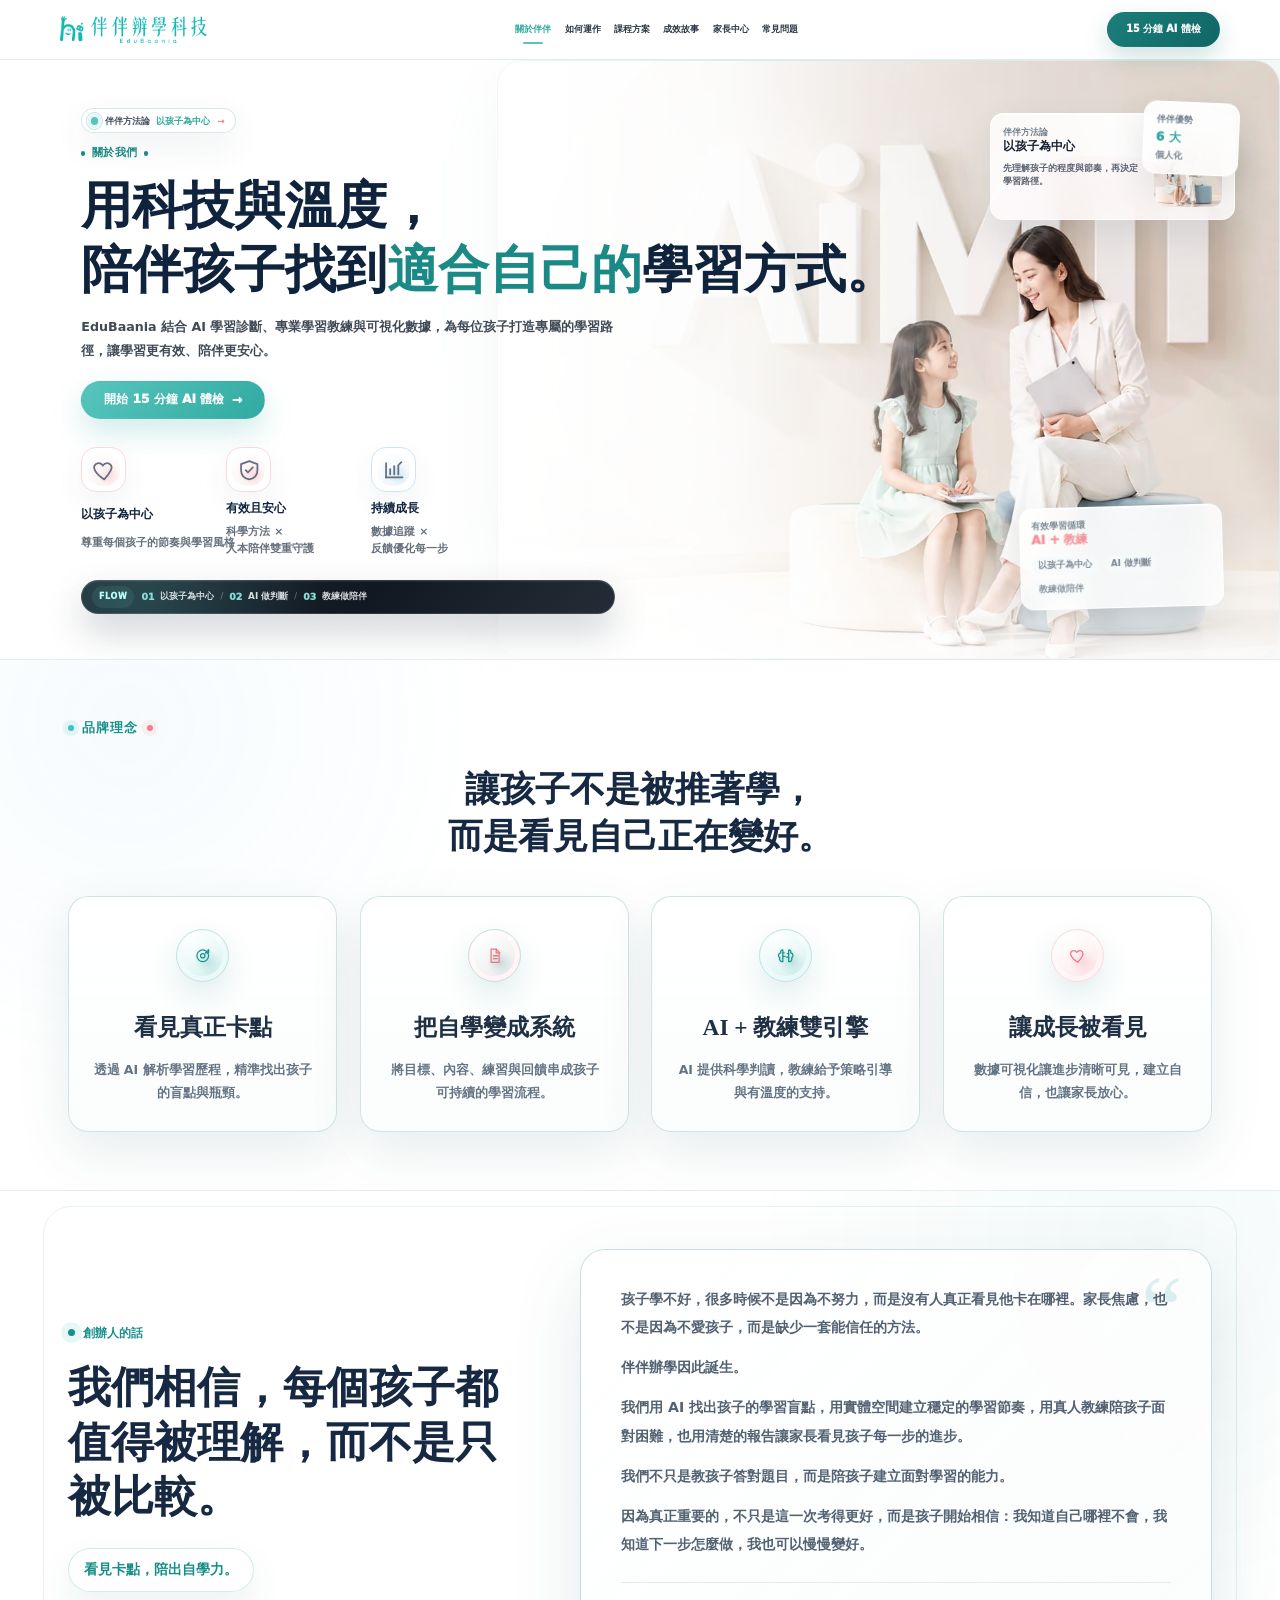
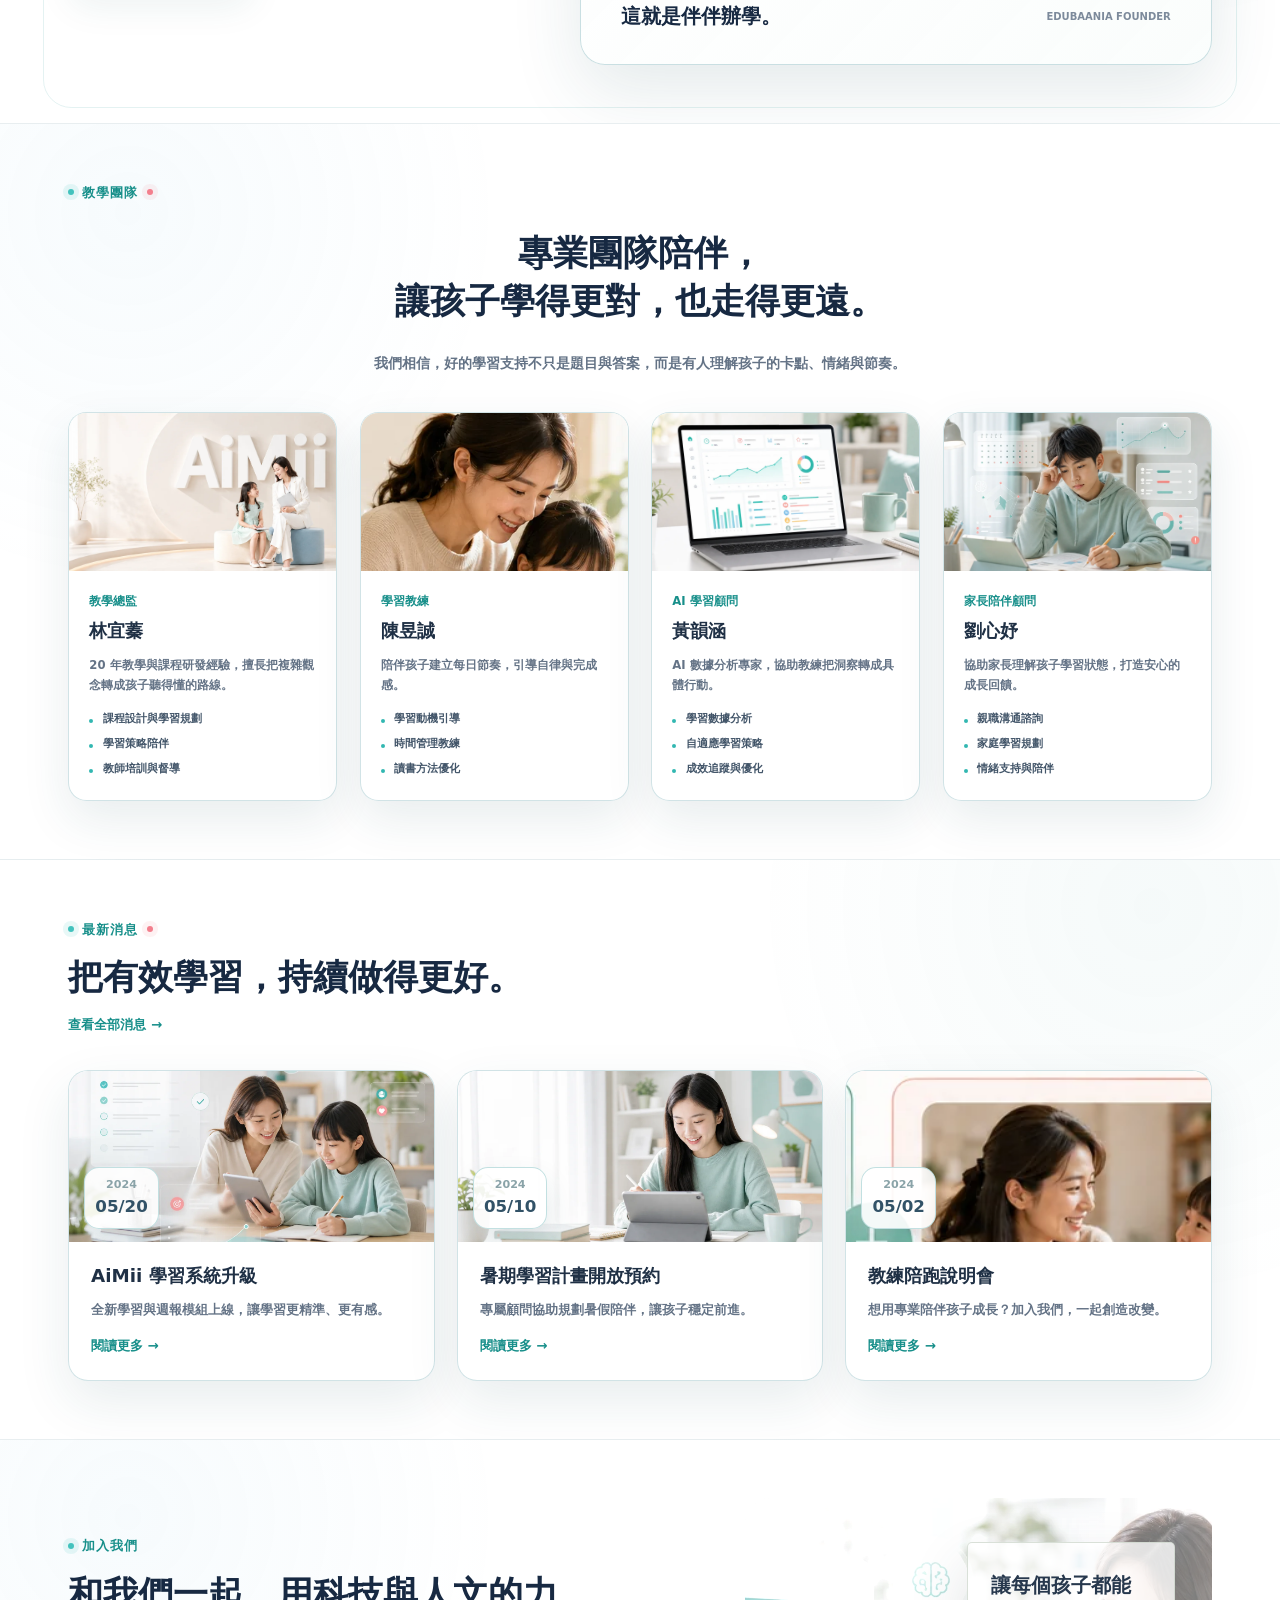
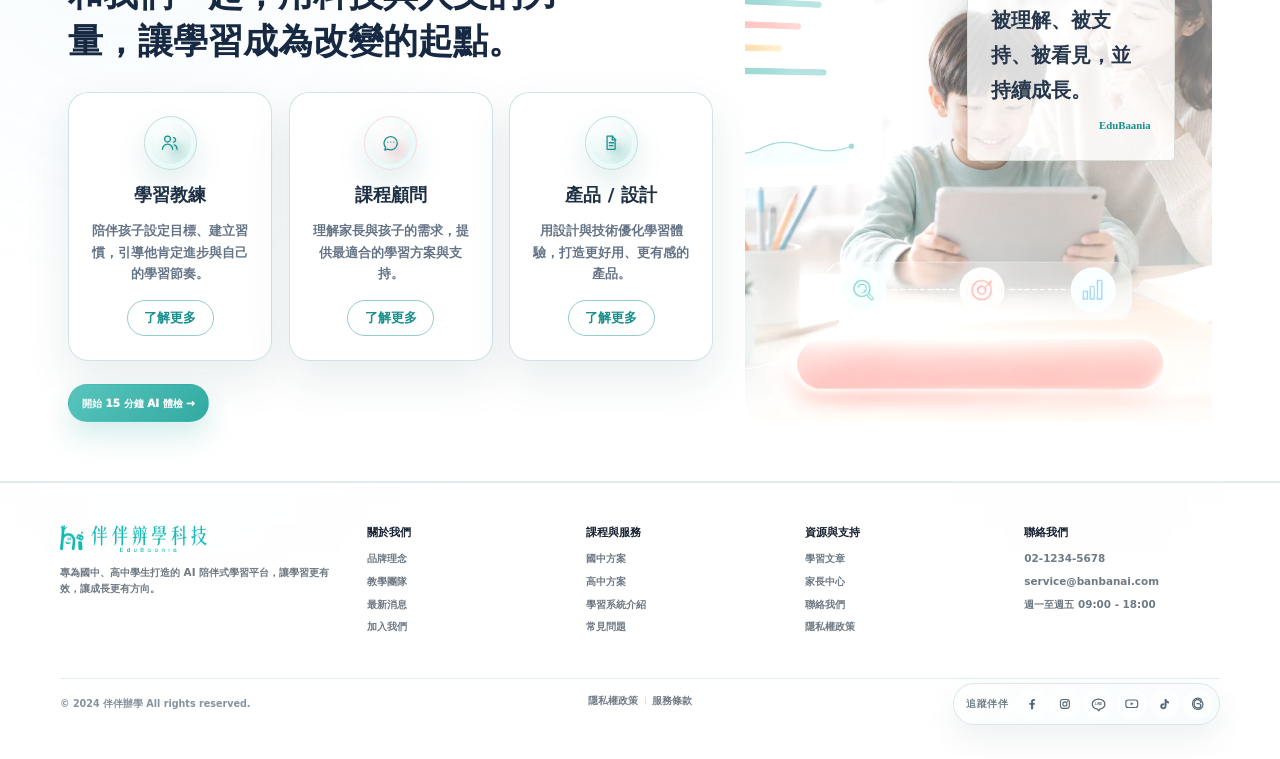
==== commit ec108137: "Fix relative asset links on about page" ====
--- a/about/index.html
+++ b/about/index.html
@@ -17,10 +17,10 @@
   <meta name="twitter:title" content="關於伴伴辦學｜用科技與溫度陪伴孩子找到適合自己的學習方式" />
   <meta name="twitter:description" content="認識 EduBaania 伴伴辦學的品牌理念、教學團隊與陪伴方法。我們結合 AI 診斷、專業教練與可視化數據，讓孩子學得更有效。" />
   <meta name="twitter:image" content="https://edubaania.com/assets/optimized/hero/about-hero.webp" />
-  <link rel="icon" type="image/png" href="/assets/hero/logo.png" />
-  <link rel="stylesheet" href="/styles.css?v=20260617footer" />
+  <link rel="icon" type="image/png" href="../assets/hero/logo.png" />
+  <link rel="stylesheet" href="../styles.css?v=20260617footer" />
   <script type="application/ld+json">[{"@context":"https://schema.org","@type":"Organization","name":"伴伴辦學 EduBaania","alternateName":"EduBaania","url":"https://edubaania.com/","logo":"https://edubaania.com/assets/hero/logo.png","sameAs":[]},{"@context":"https://schema.org","@type":"WebPage","name":"關於伴伴辦學｜用科技與溫度陪伴孩子找到適合自己的學習方式","description":"認識 EduBaania 伴伴辦學的品牌理念、教學團隊與陪伴方法。我們結合 AI 診斷、專業教練與可視化數據，讓孩子學得更有效。","url":"https://edubaania.com/about/","inLanguage":"zh-Hant","isPartOf":{"@type":"WebSite","name":"伴伴辦學 EduBaania","url":"https://edubaania.com/"}}]</script>
-  <script src="/static.js?v=20260615static" defer></script>
+  <script src="../static.js?v=20260615static" defer></script>
 </head>
 <body>
   <a class="skip-link" href="#main-content">跳到主要內容</a>
@@ -29,14 +29,14 @@
             
         <header class="site-header">
           
-        <a class="brand brand-about" href="/" aria-label="伴伴辦學首頁">
-          <img class="brand-logo" src="/assets/hero/logo.png" alt="伴伴辦學科技 EduBaania" decoding="async">
+        <a class="brand brand-about" href="../" aria-label="伴伴辦學首頁">
+          <img class="brand-logo" src="../assets/hero/logo.png" alt="伴伴辦學科技 EduBaania" decoding="async">
         </a>
           <nav class="site-nav" aria-label="主選單">
-            <a href="/about/" aria-current="page">關於伴伴</a><a href="/system/">如何運作</a><a href="/programs/">課程方案</a><a href="/progress/">成效故事</a><a href="/parent/">家長中心</a><a href="/faq/">常見問題</a>
+            <a href="../about/" aria-current="page">關於伴伴</a><a href="../system/">如何運作</a><a href="../programs/">課程方案</a><a href="../progress/">成效故事</a><a href="../parent/">家長中心</a><a href="../faq/">常見問題</a>
           </nav>
           <div class="header-actions">
-            <a class="btn small" href="/diagnosis/">15 分鐘 AI 體檢</a>
+            <a class="btn small" href="../diagnosis/">15 分鐘 AI 體檢</a>
           </div>
         </header>
             <main class="page-main page-about" style="--depth-near-y: 0.00px; --depth-mid-y: 0.00px; --depth-far-y: 0.00px; --depth-rotate: 0.00deg;">
@@ -59,7 +59,7 @@
         <h1><span class="hero-title-main">用科技與溫度，</span><span class="hero-title-sub">陪伴孩子找到<span class="teal">適合自己的</span>學習方式。</span></h1>
         <p class="hero-copy">EduBaania 結合 AI 學習診斷、專業學習教練與可視化數據，為每位孩子打造專屬的學習路徑，讓學習更有效、陪伴更安心。</p>
         
-        <div class="hero-actions"><a class="btn" href="/diagnosis/">開始 15 分鐘 AI 體檢<span class="btn-arrow" aria-hidden="true">→</span></a></div>
+        <div class="hero-actions"><a class="btn" href="../diagnosis/">開始 15 分鐘 AI 體檢<span class="btn-arrow" aria-hidden="true">→</span></a></div>
         
         
         <div class="hero-points">
@@ -97,7 +97,7 @@
       </div>
       </div>
           <div class="hero-visual">
-        <div class="photo-card" data-premium-tilt=""><img src="/assets/optimized/hero/about-hero.webp" alt="" loading="eager" decoding="async"></div>
+        <div class="photo-card" data-premium-tilt=""><img src="../assets/optimized/hero/about-hero.webp" alt="" loading="eager" decoding="async"></div>
         
         <div class="hero-preview-wall" aria-hidden="true">
         <article class="hero-preview-card preview-main">
@@ -106,7 +106,7 @@
             <strong>以孩子為中心</strong>
             <p>先理解孩子的程度與節奏，再決定學習路徑。</p>
           </div>
-          <figure><img src="/assets/optimized/hero/about-hero.webp" alt="" loading="lazy" decoding="async"></figure>
+          <figure><img src="../assets/optimized/hero/about-hero.webp" alt="" loading="lazy" decoding="async"></figure>
         </article>
         <article class="hero-preview-card preview-metric">
           <span>伴伴優勢</span>
@@ -165,7 +165,7 @@
           </div>
           <div class="about-ref-team-grid">
             <article class="about-ref-team-card">
-                  <div class="about-ref-team-photo"><img src="/assets/optimized/hero/about-hero.webp" alt="教學總監 林宜蓁" loading="lazy" decoding="async"></div>
+                  <div class="about-ref-team-photo"><img src="../assets/optimized/hero/about-hero.webp" alt="教學總監 林宜蓁" loading="lazy" decoding="async"></div>
                   <div class="about-ref-team-copy">
                     <span>教學總監</span>
                     <h3>林宜蓁</h3>
@@ -173,7 +173,7 @@
                     <ul><li>課程設計與學習規劃</li><li>學習策略陪伴</li><li>教師培訓與督導</li></ul>
                   </div>
                 </article><article class="about-ref-team-card">
-                  <div class="about-ref-team-photo"><img src="/assets/optimized/coach/hero-family.webp" alt="學習教練 陳昱誠" loading="lazy" decoding="async"></div>
+                  <div class="about-ref-team-photo"><img src="../assets/optimized/coach/hero-family.webp" alt="學習教練 陳昱誠" loading="lazy" decoding="async"></div>
                   <div class="about-ref-team-copy">
                     <span>學習教練</span>
                     <h3>陳昱誠</h3>
@@ -181,7 +181,7 @@
                     <ul><li>學習動機引導</li><li>時間管理教練</li><li>讀書方法優化</li></ul>
                   </div>
                 </article><article class="about-ref-team-card">
-                  <div class="about-ref-team-photo"><img src="/assets/optimized/system/laptop-analytics.webp" alt="AI 學習顧問 黃韻涵" loading="lazy" decoding="async"></div>
+                  <div class="about-ref-team-photo"><img src="../assets/optimized/system/laptop-analytics.webp" alt="AI 學習顧問 黃韻涵" loading="lazy" decoding="async"></div>
                   <div class="about-ref-team-copy">
                     <span>AI 學習顧問</span>
                     <h3>黃韻涵</h3>
@@ -189,7 +189,7 @@
                     <ul><li>學習數據分析</li><li>自適應學習策略</li><li>成效追蹤與優化</li></ul>
                   </div>
                 </article><article class="about-ref-team-card">
-                  <div class="about-ref-team-photo"><img src="/assets/optimized/home/coach-companion.webp" alt="家長陪伴顧問 劉心妤" loading="lazy" decoding="async"></div>
+                  <div class="about-ref-team-photo"><img src="../assets/optimized/home/coach-companion.webp" alt="家長陪伴顧問 劉心妤" loading="lazy" decoding="async"></div>
                   <div class="about-ref-team-copy">
                     <span>家長陪伴顧問</span>
                     <h3>劉心妤</h3>
@@ -203,18 +203,18 @@
         <section class="section about-ref-section about-ref-news" aria-label="最新消息" style="transition-delay: 105ms;">
           <div class="about-ref-section-head about-ref-row-head">
             <div><span>最新消息</span><h2>把有效學習，持續做得更好。</h2></div>
-            <a href="/parent/">查看全部消息 →</a>
+            <a href="../parent/">查看全部消息 →</a>
           </div>
           <div class="about-ref-news-grid">
             <article class="about-ref-news-card">
-                  <div class="about-ref-news-image"><img src="/assets/optimized/home/product-dashboard.webp" alt="AiMii 學習系統升級" loading="lazy" decoding="async"><time><small>2024</small><strong>05/20</strong></time></div>
-                  <div class="about-ref-news-body"><h3>AiMii 學習系統升級</h3><p>全新學習與週報模組上線，讓學習更精準、更有感。</p><a href="/parent/">閱讀更多 →</a></div>
+                  <div class="about-ref-news-image"><img src="../assets/optimized/home/product-dashboard.webp" alt="AiMii 學習系統升級" loading="lazy" decoding="async"><time><small>2024</small><strong>05/20</strong></time></div>
+                  <div class="about-ref-news-body"><h3>AiMii 學習系統升級</h3><p>全新學習與週報模組上線，讓學習更精準、更有感。</p><a href="../parent/">閱讀更多 →</a></div>
                 </article><article class="about-ref-news-card">
-                  <div class="about-ref-news-image"><img src="/assets/optimized/system/hero-student-tablet.webp" alt="暑期學習計畫開放預約" loading="lazy" decoding="async"><time><small>2024</small><strong>05/10</strong></time></div>
-                  <div class="about-ref-news-body"><h3>暑期學習計畫開放預約</h3><p>專屬顧問協助規劃暑假陪伴，讓孩子穩定前進。</p><a href="/parent/">閱讀更多 →</a></div>
+                  <div class="about-ref-news-image"><img src="../assets/optimized/system/hero-student-tablet.webp" alt="暑期學習計畫開放預約" loading="lazy" decoding="async"><time><small>2024</small><strong>05/10</strong></time></div>
+                  <div class="about-ref-news-body"><h3>暑期學習計畫開放預約</h3><p>專屬顧問協助規劃暑假陪伴，讓孩子穩定前進。</p><a href="../parent/">閱讀更多 →</a></div>
                 </article><article class="about-ref-news-card">
-                  <div class="about-ref-news-image"><img src="/assets/optimized/coach/companion.webp" alt="教練陪跑說明會" loading="lazy" decoding="async"><time><small>2024</small><strong>05/02</strong></time></div>
-                  <div class="about-ref-news-body"><h3>教練陪跑說明會</h3><p>想用專業陪伴孩子成長？加入我們，一起創造改變。</p><a href="/parent/">閱讀更多 →</a></div>
+                  <div class="about-ref-news-image"><img src="../assets/optimized/coach/companion.webp" alt="教練陪跑說明會" loading="lazy" decoding="async"><time><small>2024</small><strong>05/02</strong></time></div>
+                  <div class="about-ref-news-body"><h3>教練陪跑說明會</h3><p>想用專業陪伴孩子成長？加入我們，一起創造改變。</p><a href="../parent/">閱讀更多 →</a></div>
                 </article>
           </div>
         </section>
@@ -225,12 +225,12 @@
               <span>加入我們</span>
               <h2>和我們一起，用科技與人文的力量，讓學習成為改變的起點。</h2>
               <div class="about-ref-role-grid">
-                <article class="about-ref-role-card"><span class="icon" data-icon="users" aria-hidden="true"><svg viewBox="0 0 24 24"><path d="M9 11a4 4 0 1 0 0-8 4 4 0 0 0 0 8Z"></path><path d="M2 21a7 7 0 0 1 14 0"></path><path d="M17 11a3 3 0 1 0 0-6"></path><path d="M18 15a6 6 0 0 1 4 6"></path></svg></span><h3>學習教練</h3><p>陪伴孩子設定目標、建立習慣，引導他肯定進步與自己的學習節奏。</p><a href="/about/">了解更多</a></article><article class="about-ref-role-card"><span class="icon" data-icon="chat" aria-hidden="true"><svg viewBox="0 0 24 24"><path d="M5 18.5 3.8 22l4-1.3a9 9 0 1 0-2.8-2.2Z"></path><path d="M8 11h.1M12 11h.1M16 11h.1"></path></svg></span><h3>課程顧問</h3><p>理解家長與孩子的需求，提供最適合的學習方案與支持。</p><a href="/about/">了解更多</a></article><article class="about-ref-role-card"><span class="icon" data-icon="doc" aria-hidden="true"><svg viewBox="0 0 24 24"><path d="M7 3h7l4 4v14H7z"></path><path d="M14 3v5h5"></path><path d="M10 12h6M10 16h5"></path></svg></span><h3>產品 / 設計</h3><p>用設計與技術優化學習體驗，打造更好用、更有感的產品。</p><a href="/about/">了解更多</a></article>
+                <article class="about-ref-role-card"><span class="icon" data-icon="users" aria-hidden="true"><svg viewBox="0 0 24 24"><path d="M9 11a4 4 0 1 0 0-8 4 4 0 0 0 0 8Z"></path><path d="M2 21a7 7 0 0 1 14 0"></path><path d="M17 11a3 3 0 1 0 0-6"></path><path d="M18 15a6 6 0 0 1 4 6"></path></svg></span><h3>學習教練</h3><p>陪伴孩子設定目標、建立習慣，引導他肯定進步與自己的學習節奏。</p><a href="../about/">了解更多</a></article><article class="about-ref-role-card"><span class="icon" data-icon="chat" aria-hidden="true"><svg viewBox="0 0 24 24"><path d="M5 18.5 3.8 22l4-1.3a9 9 0 1 0-2.8-2.2Z"></path><path d="M8 11h.1M12 11h.1M16 11h.1"></path></svg></span><h3>課程顧問</h3><p>理解家長與孩子的需求，提供最適合的學習方案與支持。</p><a href="../about/">了解更多</a></article><article class="about-ref-role-card"><span class="icon" data-icon="doc" aria-hidden="true"><svg viewBox="0 0 24 24"><path d="M7 3h7l4 4v14H7z"></path><path d="M14 3v5h5"></path><path d="M10 12h6M10 16h5"></path></svg></span><h3>產品 / 設計</h3><p>用設計與技術優化學習體驗，打造更好用、更有感的產品。</p><a href="../about/">了解更多</a></article>
               </div>
-              <a class="btn primary" href="/diagnosis/">開始 15 分鐘 AI 體檢 →</a>
+              <a class="btn primary" href="../diagnosis/">開始 15 分鐘 AI 體檢 →</a>
             </div>
             <figure class="about-ref-join-scene" aria-label="伴伴辦學理念情境">
-              <img src="/assets/optimized/home/conversion-ai-test.webp" alt="溫暖學習空間與家庭陪伴情境" loading="lazy" decoding="async">
+              <img src="../assets/optimized/home/conversion-ai-test.webp" alt="溫暖學習空間與家庭陪伴情境" loading="lazy" decoding="async">
               <blockquote>讓每個孩子都能被理解、被支持、被看見，並持續成長。<cite>EduBaania</cite></blockquote>
             </figure>
           </div>
@@ -239,20 +239,20 @@
             <footer class="footer footer-home" style="transition-delay: 140ms;">
         <div class="footer-shell">
           <div class="footer-brand">
-        <a class="brand brand-home" href="/" aria-label="伴伴辦學首頁">
-          <img class="brand-logo" src="/assets/hero/logo.png" alt="伴伴辦學科技 EduBaania" decoding="async">
+        <a class="brand brand-home" href="../" aria-label="伴伴辦學首頁">
+          <img class="brand-logo" src="../assets/hero/logo.png" alt="伴伴辦學科技 EduBaania" decoding="async">
         </a><p>專為國中、高中學生打造的 AI 陪伴式學習平台，讓學習更有效，讓成長更有方向。</p></div>
-          <div class="footer-group"><h3>關於我們</h3><a href="/">品牌理念</a><a href="/">教學團隊</a><a href="/">最新消息</a><a href="/">加入我們</a></div><div class="footer-group"><h3>課程與服務</h3><a href="/">國中方案</a><a href="/">高中方案</a><a href="/">學習系統介紹</a><a href="/">常見問題</a></div><div class="footer-group"><h3>資源與支持</h3><a href="/">學習文章</a><a href="/">家長中心</a><a href="/">聯絡我們</a><a href="/">隱私權政策</a></div><div class="footer-group"><h3>聯絡我們</h3><a href="/">02-1234-5678</a><a href="/">service@banbanai.com</a><a href="/">週一至週五 09:00 - 18:00</a></div>
+          <div class="footer-group"><h3>關於我們</h3><a href="../">品牌理念</a><a href="../">教學團隊</a><a href="../">最新消息</a><a href="../">加入我們</a></div><div class="footer-group"><h3>課程與服務</h3><a href="../">國中方案</a><a href="../">高中方案</a><a href="../">學習系統介紹</a><a href="../">常見問題</a></div><div class="footer-group"><h3>資源與支持</h3><a href="../">學習文章</a><a href="../">家長中心</a><a href="../">聯絡我們</a><a href="../">隱私權政策</a></div><div class="footer-group"><h3>聯絡我們</h3><a href="../">02-1234-5678</a><a href="../">service@banbanai.com</a><a href="../">週一至週五 09:00 - 18:00</a></div>
           <div class="footer-bottom">
             <span>© 2024 伴伴辦學 All rights reserved.</span>
             <nav class="footer-legal" aria-label="頁尾法律連結">
-              <a href="/">隱私權政策</a>
-              <a href="/">服務條款</a>
+              <a href="../">隱私權政策</a>
+              <a href="../">服務條款</a>
             </nav>
             <div class="footer-social" aria-label="社群連結">
               <span class="footer-social-label">追蹤伴伴</span>
               <div class="footer-social-links">
-                <a class="footer-social-link social-facebook" href="/" aria-label="Facebook"><svg viewBox="0 0 32 32" aria-hidden="true" focusable="false"><path fill="currentColor" d="M18.5 27v-9.3h3.1l.5-3.7h-3.6v-2.4c0-1.1.3-1.9 1.9-1.9h2V6.4c-.9-.1-1.9-.2-3-.2-3 0-5.1 1.9-5.1 5.3V14h-3.4v3.7h3.4V27h4.2Z"></path></svg></a><a class="footer-social-link social-instagram" href="/" aria-label="Instagram"><svg viewBox="0 0 32 32" aria-hidden="true" focusable="false"><rect x="7" y="7" width="18" height="18" rx="5.2" fill="none" stroke="currentColor" stroke-width="2.2"></rect><circle cx="16" cy="16" r="4.2" fill="none" stroke="currentColor" stroke-width="2.2"></circle><circle cx="21.4" cy="10.8" r="1.45" fill="currentColor"></circle></svg></a><a class="footer-social-link social-line" href="/" aria-label="LINE"><svg viewBox="0 0 32 32" aria-hidden="true" focusable="false"><path fill="none" stroke="currentColor" stroke-width="2.1" stroke-linejoin="round" d="M16 6.7c-5.8 0-10.5 3.8-10.5 8.5 0 4.2 3.7 7.7 8.8 8.4l1.4 2.3c.3.5 1 .5 1.2-.1l.9-2.1c4.9-.7 8.7-4.2 8.7-8.5 0-4.7-4.7-8.5-10.5-8.5Z"></path><text x="16" y="17.5" text-anchor="middle" font-size="5.4" font-weight="900" fill="currentColor" font-family="Arial, sans-serif">LINE</text></svg></a><a class="footer-social-link social-youtube" href="/" aria-label="YouTube"><svg viewBox="0 0 32 32" aria-hidden="true" focusable="false"><rect x="5.2" y="9.2" width="21.6" height="13.6" rx="4.2" fill="none" stroke="currentColor" stroke-width="2.1"></rect><path fill="currentColor" d="M14.1 13.1v5.8l5.4-2.9-5.4-2.9Z"></path></svg></a><a class="footer-social-link social-tiktok" href="/" aria-label="TikTok"><svg viewBox="0 0 32 32" aria-hidden="true" focusable="false"><path fill="currentColor" d="M19.1 6.1c.4 3 2.2 4.9 5.2 5.3v3.7c-1.9-.1-3.5-.6-5-1.6v6.3c0 4.3-2.7 7-6.7 7-3.5 0-6.1-2.5-6.1-5.9 0-3.6 2.9-6 6.8-6 .5 0 1 .1 1.4.2v3.7c-.5-.2-.9-.2-1.4-.2-1.6 0-2.7.9-2.7 2.2s1 2.2 2.4 2.2c1.6 0 2.5-1 2.5-2.9v-14h3.6Z"></path></svg></a><a class="footer-social-link social-threads" href="/" aria-label="Threads"><svg viewBox="0 0 32 32" aria-hidden="true" focusable="false"><path fill="none" stroke="currentColor" stroke-linecap="round" stroke-linejoin="round" stroke-width="2.25" d="M21.6 13.4c-.5-3.2-2.5-5-5.8-5-4 0-6.4 2.9-6.4 7.6 0 4.9 2.5 7.7 6.8 7.7 3.1 0 5.4-1.7 5.4-4.2 0-2.3-1.8-3.7-4.8-3.7h-2.1"></path><path fill="none" stroke="currentColor" stroke-linecap="round" stroke-width="2.25" d="M22.7 10.9c1.8 1.4 2.8 3.5 2.8 6 0 5.5-4.1 9.5-9.6 9.5S6.5 22.2 6.5 16 10.4 5.6 16 5.6c2.6 0 4.9.9 6.4 2.6"></path></svg></a>
+                <a class="footer-social-link social-facebook" href="../" aria-label="Facebook"><svg viewBox="0 0 32 32" aria-hidden="true" focusable="false"><path fill="currentColor" d="M18.5 27v-9.3h3.1l.5-3.7h-3.6v-2.4c0-1.1.3-1.9 1.9-1.9h2V6.4c-.9-.1-1.9-.2-3-.2-3 0-5.1 1.9-5.1 5.3V14h-3.4v3.7h3.4V27h4.2Z"></path></svg></a><a class="footer-social-link social-instagram" href="../" aria-label="Instagram"><svg viewBox="0 0 32 32" aria-hidden="true" focusable="false"><rect x="7" y="7" width="18" height="18" rx="5.2" fill="none" stroke="currentColor" stroke-width="2.2"></rect><circle cx="16" cy="16" r="4.2" fill="none" stroke="currentColor" stroke-width="2.2"></circle><circle cx="21.4" cy="10.8" r="1.45" fill="currentColor"></circle></svg></a><a class="footer-social-link social-line" href="../" aria-label="LINE"><svg viewBox="0 0 32 32" aria-hidden="true" focusable="false"><path fill="none" stroke="currentColor" stroke-width="2.1" stroke-linejoin="round" d="M16 6.7c-5.8 0-10.5 3.8-10.5 8.5 0 4.2 3.7 7.7 8.8 8.4l1.4 2.3c.3.5 1 .5 1.2-.1l.9-2.1c4.9-.7 8.7-4.2 8.7-8.5 0-4.7-4.7-8.5-10.5-8.5Z"></path><text x="16" y="17.5" text-anchor="middle" font-size="5.4" font-weight="900" fill="currentColor" font-family="Arial, sans-serif">LINE</text></svg></a><a class="footer-social-link social-youtube" href="../" aria-label="YouTube"><svg viewBox="0 0 32 32" aria-hidden="true" focusable="false"><rect x="5.2" y="9.2" width="21.6" height="13.6" rx="4.2" fill="none" stroke="currentColor" stroke-width="2.1"></rect><path fill="currentColor" d="M14.1 13.1v5.8l5.4-2.9-5.4-2.9Z"></path></svg></a><a class="footer-social-link social-tiktok" href="../" aria-label="TikTok"><svg viewBox="0 0 32 32" aria-hidden="true" focusable="false"><path fill="currentColor" d="M19.1 6.1c.4 3 2.2 4.9 5.2 5.3v3.7c-1.9-.1-3.5-.6-5-1.6v6.3c0 4.3-2.7 7-6.7 7-3.5 0-6.1-2.5-6.1-5.9 0-3.6 2.9-6 6.8-6 .5 0 1 .1 1.4.2v3.7c-.5-.2-.9-.2-1.4-.2-1.6 0-2.7.9-2.7 2.2s1 2.2 2.4 2.2c1.6 0 2.5-1 2.5-2.9v-14h3.6Z"></path></svg></a><a class="footer-social-link social-threads" href="../" aria-label="Threads"><svg viewBox="0 0 32 32" aria-hidden="true" focusable="false"><path fill="none" stroke="currentColor" stroke-linecap="round" stroke-linejoin="round" stroke-width="2.25" d="M21.6 13.4c-.5-3.2-2.5-5-5.8-5-4 0-6.4 2.9-6.4 7.6 0 4.9 2.5 7.7 6.8 7.7 3.1 0 5.4-1.7 5.4-4.2 0-2.3-1.8-3.7-4.8-3.7h-2.1"></path><path fill="none" stroke="currentColor" stroke-linecap="round" stroke-width="2.25" d="M22.7 10.9c1.8 1.4 2.8 3.5 2.8 6 0 5.5-4.1 9.5-9.6 9.5S6.5 22.2 6.5 16 10.4 5.6 16 5.6c2.6 0 4.9.9 6.4 2.6"></path></svg></a>
               </div>
             </div>
           </div>
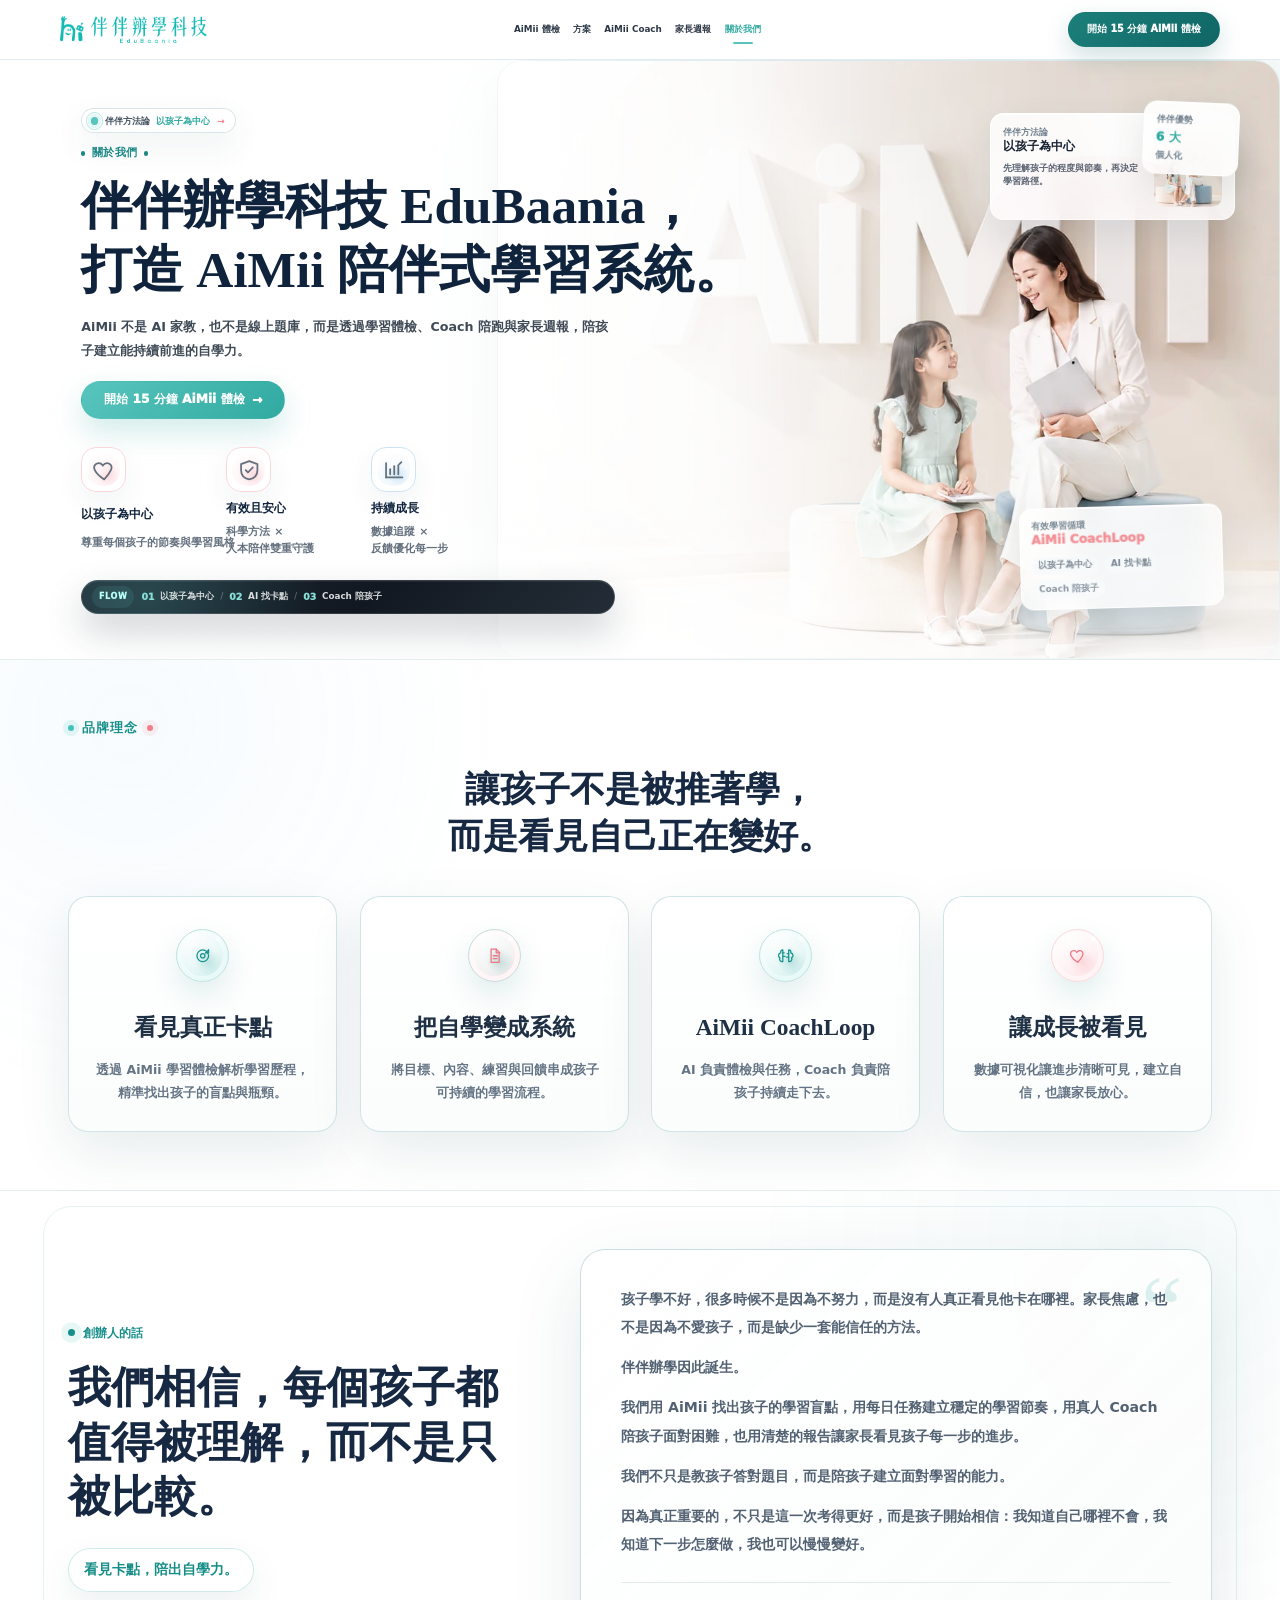
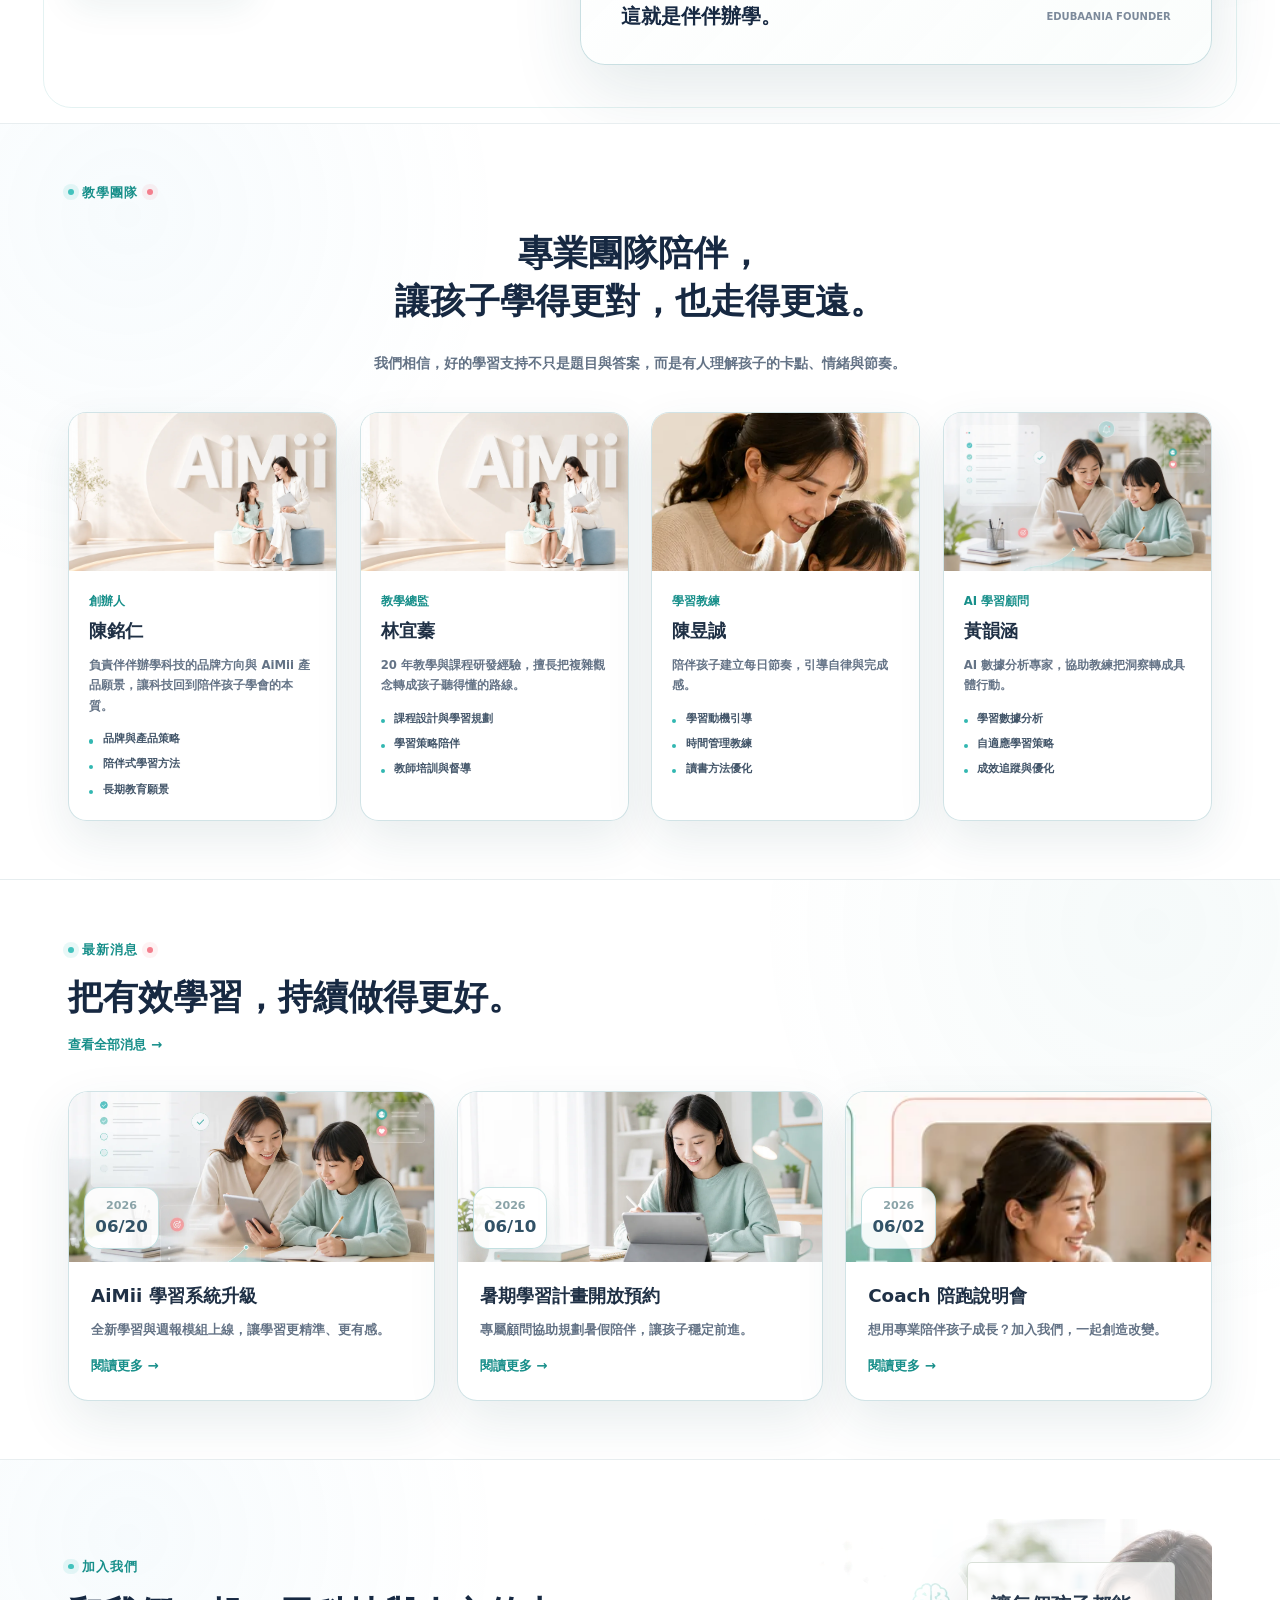
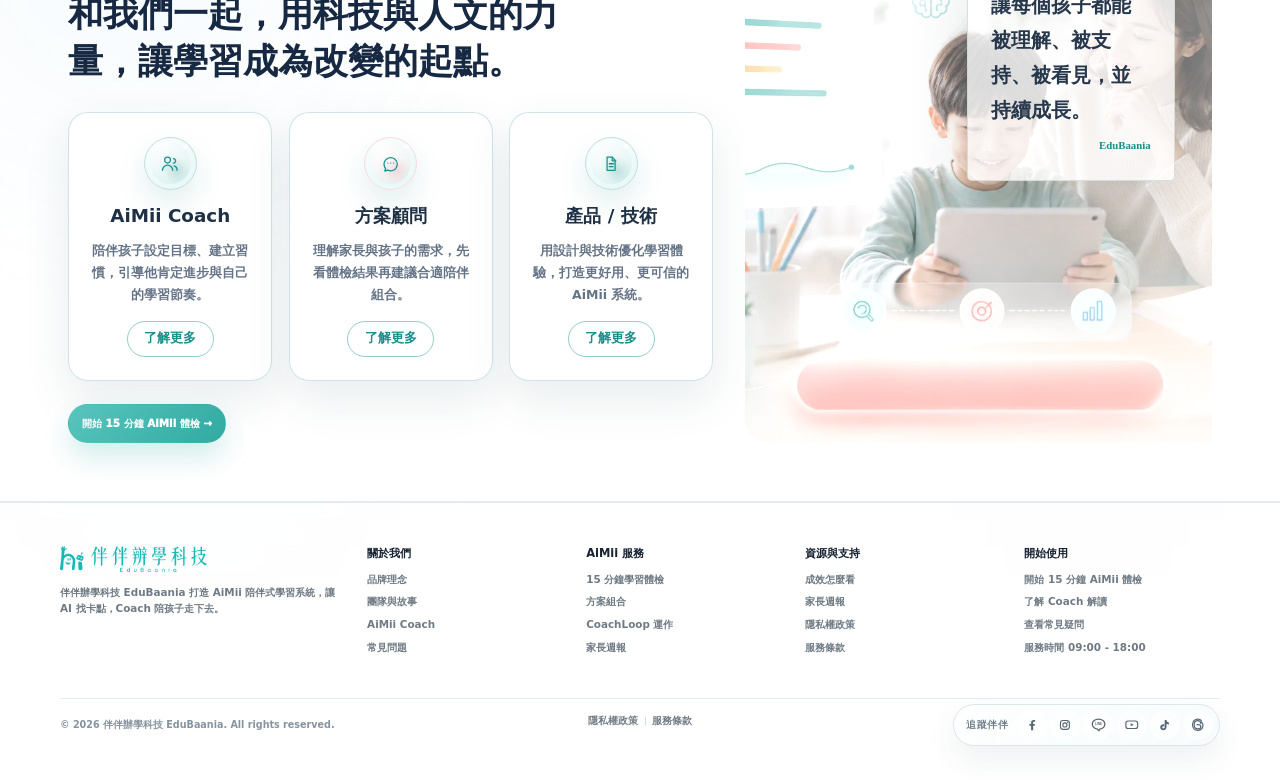
==== commit e1596a3a: "Update AiMii site content and about team" ====
--- a/about/index.html
+++ b/about/index.html
@@ -3,23 +3,23 @@
 <head>
   <meta charset="UTF-8" />
   <meta name="viewport" content="width=device-width, initial-scale=1.0" />
-  <title>關於伴伴辦學｜用科技與溫度陪伴孩子找到適合自己的學習方式</title>
-  <meta name="description" content="認識 EduBaania 伴伴辦學的品牌理念、教學團隊與陪伴方法。我們結合 AI 診斷、專業教練與可視化數據，讓孩子學得更有效。" />
+  <title>關於我們｜伴伴辦學科技 EduBaania 打造 AiMii 陪伴式學習系統</title>
+  <meta name="description" content="伴伴辦學科技 EduBaania 打造 AiMii 陪伴式學習系統，透過 AiMii 學習體檢、Coach 陪跑與家長週報，陪孩子建立自學力。" />
   <link rel="canonical" href="https://edubaania.com/about/" />
   <meta property="og:type" content="website" />
   <meta property="og:locale" content="zh_TW" />
   <meta property="og:site_name" content="伴伴辦學 EduBaania" />
-  <meta property="og:title" content="關於伴伴辦學｜用科技與溫度陪伴孩子找到適合自己的學習方式" />
-  <meta property="og:description" content="認識 EduBaania 伴伴辦學的品牌理念、教學團隊與陪伴方法。我們結合 AI 診斷、專業教練與可視化數據，讓孩子學得更有效。" />
+  <meta property="og:title" content="關於我們｜伴伴辦學科技 EduBaania 打造 AiMii 陪伴式學習系統" />
+  <meta property="og:description" content="伴伴辦學科技 EduBaania 打造 AiMii 陪伴式學習系統，透過 AiMii 學習體檢、Coach 陪跑與家長週報，陪孩子建立自學力。" />
   <meta property="og:url" content="https://edubaania.com/about/" />
   <meta property="og:image" content="https://edubaania.com/assets/optimized/hero/about-hero.webp" />
   <meta name="twitter:card" content="summary_large_image" />
-  <meta name="twitter:title" content="關於伴伴辦學｜用科技與溫度陪伴孩子找到適合自己的學習方式" />
-  <meta name="twitter:description" content="認識 EduBaania 伴伴辦學的品牌理念、教學團隊與陪伴方法。我們結合 AI 診斷、專業教練與可視化數據，讓孩子學得更有效。" />
+  <meta name="twitter:title" content="關於我們｜伴伴辦學科技 EduBaania 打造 AiMii 陪伴式學習系統" />
+  <meta name="twitter:description" content="伴伴辦學科技 EduBaania 打造 AiMii 陪伴式學習系統，透過 AiMii 學習體檢、Coach 陪跑與家長週報，陪孩子建立自學力。" />
   <meta name="twitter:image" content="https://edubaania.com/assets/optimized/hero/about-hero.webp" />
   <link rel="icon" type="image/png" href="../assets/hero/logo.png" />
   <link rel="stylesheet" href="../styles.css?v=20260617footer" />
-  <script type="application/ld+json">[{"@context":"https://schema.org","@type":"Organization","name":"伴伴辦學 EduBaania","alternateName":"EduBaania","url":"https://edubaania.com/","logo":"https://edubaania.com/assets/hero/logo.png","sameAs":[]},{"@context":"https://schema.org","@type":"WebPage","name":"關於伴伴辦學｜用科技與溫度陪伴孩子找到適合自己的學習方式","description":"認識 EduBaania 伴伴辦學的品牌理念、教學團隊與陪伴方法。我們結合 AI 診斷、專業教練與可視化數據，讓孩子學得更有效。","url":"https://edubaania.com/about/","inLanguage":"zh-Hant","isPartOf":{"@type":"WebSite","name":"伴伴辦學 EduBaania","url":"https://edubaania.com/"}}]</script>
+  <script type="application/ld+json">[{"@context":"https://schema.org","@type":"Organization","name":"伴伴辦學科技 EduBaania","alternateName":"EduBaania","url":"https://edubaania.com/","logo":"https://edubaania.com/assets/hero/logo.png","sameAs":[]},{"@context":"https://schema.org","@type":"WebPage","name":"關於我們｜伴伴辦學科技 EduBaania 打造 AiMii 陪伴式學習系統","description":"伴伴辦學科技 EduBaania 打造 AiMii 陪伴式學習系統，透過 AiMii 學習體檢、Coach 陪跑與家長週報，陪孩子建立自學力。","url":"https://edubaania.com/about/","inLanguage":"zh-Hant","isPartOf":{"@type":"WebSite","name":"伴伴辦學 EduBaania","url":"https://edubaania.com/"}}]</script>
   <script src="../static.js?v=20260615static" defer></script>
 </head>
 <body>
@@ -33,10 +33,10 @@
           <img class="brand-logo" src="../assets/hero/logo.png" alt="伴伴辦學科技 EduBaania" decoding="async">
         </a>
           <nav class="site-nav" aria-label="主選單">
-            <a href="../about/" aria-current="page">關於伴伴</a><a href="../system/">如何運作</a><a href="../programs/">課程方案</a><a href="../progress/">成效故事</a><a href="../parent/">家長中心</a><a href="../faq/">常見問題</a>
+            <a href="../diagnosis/">AiMii 體檢</a><a href="../programs/">方案</a><a href="../coach/">AiMii Coach</a><a href="../parent/">家長週報</a><a href="../about/" aria-current="page">關於我們</a>
           </nav>
           <div class="header-actions">
-            <a class="btn small" href="../diagnosis/">15 分鐘 AI 體檢</a>
+            <a class="btn small" href="../diagnosis/">開始 15 分鐘 AiMii 體檢</a>
           </div>
         </header>
             <main class="page-main page-about" style="--depth-near-y: 0.00px; --depth-mid-y: 0.00px; --depth-far-y: 0.00px; --depth-rotate: 0.00deg;">
@@ -56,10 +56,10 @@
         <span class="badge-arrow" aria-hidden="true">→</span>
       </div>
         <div class="eyebrow">關於我們</div>
-        <h1><span class="hero-title-main">用科技與溫度，</span><span class="hero-title-sub">陪伴孩子找到<span class="teal">適合自己的</span>學習方式。</span></h1>
-        <p class="hero-copy">EduBaania 結合 AI 學習診斷、專業學習教練與可視化數據，為每位孩子打造專屬的學習路徑，讓學習更有效、陪伴更安心。</p>
-        
-        <div class="hero-actions"><a class="btn" href="../diagnosis/">開始 15 分鐘 AI 體檢<span class="btn-arrow" aria-hidden="true">→</span></a></div>
+        <h1><span class="hero-title-main">伴伴辦學科技 EduBaania，</span><span class="hero-title-sub">打造 AiMii 陪伴式學習系統。</span></h1>
+        <p class="hero-copy">AiMii 不是 AI 家教，也不是線上題庫，而是透過學習體檢、Coach 陪跑與家長週報，陪孩子建立能持續前進的自學力。</p>
+        
+        <div class="hero-actions"><a class="btn" href="../diagnosis/">開始 15 分鐘 AiMii 體檢<span class="btn-arrow" aria-hidden="true">→</span></a></div>
         
         
         <div class="hero-points">
@@ -88,10 +88,10 @@
                 以孩子為中心
               </span><i aria-hidden="true">/</i><span>
                 <b>02</b>
-                AI 做判斷
+                AI 找卡點
               </span><i aria-hidden="true">/</i><span>
                 <b>03</b>
-                教練做陪伴
+                Coach 陪孩子
               </span>
         </div>
       </div>
@@ -115,11 +115,11 @@
         </article>
         <article class="hero-preview-card preview-proof">
           <span>有效學習循環</span>
-          <strong>AI + 教練</strong>
+          <strong>AiMii CoachLoop</strong>
           <div>
             <i>以孩子為中心</i>
-            <i>AI 做判斷</i>
-            <i>教練做陪伴</i>
+            <i>AI 找卡點</i>
+            <i>Coach 陪孩子</i>
           </div>
         </article>
       </div>
@@ -132,7 +132,7 @@
             <h2>讓孩子不是被推著學，<br>而是看見自己正在變好。</h2>
           </div>
           <div class="about-ref-value-grid">
-            <article class="about-ref-value-card" data-premium-tilt=""><span class="icon" data-icon="target" aria-hidden="true"><svg viewBox="0 0 24 24"><circle cx="12" cy="12" r="8"></circle><circle cx="12" cy="12" r="3"></circle><path d="m16 8 4-4"></path><path d="M20 4v4h-4"></path></svg></span><h3>看見真正卡點</h3><p>透過 AI 解析學習歷程，精準找出孩子的盲點與瓶頸。</p></article><article class="about-ref-value-card" data-premium-tilt=""><span class="icon" data-icon="doc" aria-hidden="true"><svg viewBox="0 0 24 24"><path d="M7 3h7l4 4v14H7z"></path><path d="M14 3v5h5"></path><path d="M10 12h6M10 16h5"></path></svg></span><h3>把自學變成系統</h3><p>將目標、內容、練習與回饋串成孩子可持續的學習流程。</p></article><article class="about-ref-value-card" data-premium-tilt=""><span class="icon" data-icon="brain" aria-hidden="true"><svg viewBox="0 0 24 24"><path d="M8 4a3 3 0 0 0-3 3 3 3 0 0 0 .2 1A3.7 3.7 0 0 0 4 14.9 3.5 3.5 0 0 0 8 20V4Z"></path><path d="M16 4a3 3 0 0 1 3 3 3 3 0 0 1-.2 1 3.7 3.7 0 0 1 1.2 6.9A3.5 3.5 0 0 1 16 20V4Z"></path><path d="M8 8h2M8 13h3M16 9h-2M16 14h-3"></path></svg></span><h3>AI + 教練雙引擎</h3><p>AI 提供科學判讀，教練給予策略引導與有溫度的支持。</p></article><article class="about-ref-value-card" data-premium-tilt=""><span class="icon" data-icon="heart" aria-hidden="true"><svg viewBox="0 0 24 24"><path d="M12 21s-7-4.4-9.2-9.1C1 8.2 3.1 5 6.5 5c2 0 3.4 1.2 4.1 2.5C11.4 6.2 12.8 5 14.8 5c3.4 0 5.5 3.2 3.7 6.9C16.3 16.6 12 21 12 21Z"></path></svg></span><h3>讓成長被看見</h3><p>數據可視化讓進步清晰可見，建立自信，也讓家長放心。</p></article>
+            <article class="about-ref-value-card" data-premium-tilt=""><span class="icon" data-icon="target" aria-hidden="true"><svg viewBox="0 0 24 24"><circle cx="12" cy="12" r="8"></circle><circle cx="12" cy="12" r="3"></circle><path d="m16 8 4-4"></path><path d="M20 4v4h-4"></path></svg></span><h3>看見真正卡點</h3><p>透過 AiMii 學習體檢解析學習歷程，精準找出孩子的盲點與瓶頸。</p></article><article class="about-ref-value-card" data-premium-tilt=""><span class="icon" data-icon="doc" aria-hidden="true"><svg viewBox="0 0 24 24"><path d="M7 3h7l4 4v14H7z"></path><path d="M14 3v5h5"></path><path d="M10 12h6M10 16h5"></path></svg></span><h3>把自學變成系統</h3><p>將目標、內容、練習與回饋串成孩子可持續的學習流程。</p></article><article class="about-ref-value-card" data-premium-tilt=""><span class="icon" data-icon="brain" aria-hidden="true"><svg viewBox="0 0 24 24"><path d="M8 4a3 3 0 0 0-3 3 3 3 0 0 0 .2 1A3.7 3.7 0 0 0 4 14.9 3.5 3.5 0 0 0 8 20V4Z"></path><path d="M16 4a3 3 0 0 1 3 3 3 3 0 0 1-.2 1 3.7 3.7 0 0 1 1.2 6.9A3.5 3.5 0 0 1 16 20V4Z"></path><path d="M8 8h2M8 13h3M16 9h-2M16 14h-3"></path></svg></span><h3>AiMii CoachLoop</h3><p>AI 負責體檢與任務，Coach 負責陪孩子持續走下去。</p></article><article class="about-ref-value-card" data-premium-tilt=""><span class="icon" data-icon="heart" aria-hidden="true"><svg viewBox="0 0 24 24"><path d="M12 21s-7-4.4-9.2-9.1C1 8.2 3.1 5 6.5 5c2 0 3.4 1.2 4.1 2.5C11.4 6.2 12.8 5 14.8 5c3.4 0 5.5 3.2 3.7 6.9C16.3 16.6 12 21 12 21Z"></path></svg></span><h3>讓成長被看見</h3><p>數據可視化讓進步清晰可見，建立自信，也讓家長放心。</p></article>
           </div>
         </section>
 
@@ -146,7 +146,7 @@
             <article class="about-founder-letter" data-premium-tilt="">
               <p>孩子學不好，很多時候不是因為不努力，而是沒有人真正看見他卡在哪裡。家長焦慮，也不是因為不愛孩子，而是缺少一套能信任的方法。</p>
               <p>伴伴辦學因此誕生。</p>
-              <p>我們用 AI 找出孩子的學習盲點，用實體空間建立穩定的學習節奏，用真人教練陪孩子面對困難，也用清楚的報告讓家長看見孩子每一步的進步。</p>
+              <p>我們用 AiMii 找出孩子的學習盲點，用每日任務建立穩定的學習節奏，用真人 Coach 陪孩子面對困難，也用清楚的報告讓家長看見孩子每一步的進步。</p>
               <p>我們不只是教孩子答對題目，而是陪孩子建立面對學習的能力。</p>
               <p>因為真正重要的，不只是這一次考得更好，而是孩子開始相信：我知道自己哪裡不會，我知道下一步怎麼做，我也可以慢慢變好。</p>
               <footer>
@@ -165,6 +165,14 @@
           </div>
           <div class="about-ref-team-grid">
             <article class="about-ref-team-card">
+                  <div class="about-ref-team-photo"><img src="../assets/optimized/hero/about-hero.webp" alt="創辦人 陳銘仁" loading="lazy" decoding="async"></div>
+                  <div class="about-ref-team-copy">
+                    <span>創辦人</span>
+                    <h3>陳銘仁</h3>
+                    <p>負責伴伴辦學科技的品牌方向與 AiMii 產品願景，讓科技回到陪伴孩子學會的本質。</p>
+                    <ul><li>品牌與產品策略</li><li>陪伴式學習方法</li><li>長期教育願景</li></ul>
+                  </div>
+                </article><article class="about-ref-team-card">
                   <div class="about-ref-team-photo"><img src="../assets/optimized/hero/about-hero.webp" alt="教學總監 林宜蓁" loading="lazy" decoding="async"></div>
                   <div class="about-ref-team-copy">
                     <span>教學總監</span>
@@ -181,20 +189,12 @@
                     <ul><li>學習動機引導</li><li>時間管理教練</li><li>讀書方法優化</li></ul>
                   </div>
                 </article><article class="about-ref-team-card">
-                  <div class="about-ref-team-photo"><img src="../assets/optimized/system/laptop-analytics.webp" alt="AI 學習顧問 黃韻涵" loading="lazy" decoding="async"></div>
+                  <div class="about-ref-team-photo"><img src="../assets/optimized/home/product-dashboard.webp" alt="AI 學習顧問 黃韻涵" loading="lazy" decoding="async"></div>
                   <div class="about-ref-team-copy">
                     <span>AI 學習顧問</span>
                     <h3>黃韻涵</h3>
                     <p>AI 數據分析專家，協助教練把洞察轉成具體行動。</p>
                     <ul><li>學習數據分析</li><li>自適應學習策略</li><li>成效追蹤與優化</li></ul>
-                  </div>
-                </article><article class="about-ref-team-card">
-                  <div class="about-ref-team-photo"><img src="../assets/optimized/home/coach-companion.webp" alt="家長陪伴顧問 劉心妤" loading="lazy" decoding="async"></div>
-                  <div class="about-ref-team-copy">
-                    <span>家長陪伴顧問</span>
-                    <h3>劉心妤</h3>
-                    <p>協助家長理解孩子學習狀態，打造安心的成長回饋。</p>
-                    <ul><li>親職溝通諮詢</li><li>家庭學習規劃</li><li>情緒支持與陪伴</li></ul>
                   </div>
                 </article>
           </div>
@@ -207,14 +207,14 @@
           </div>
           <div class="about-ref-news-grid">
             <article class="about-ref-news-card">
-                  <div class="about-ref-news-image"><img src="../assets/optimized/home/product-dashboard.webp" alt="AiMii 學習系統升級" loading="lazy" decoding="async"><time><small>2024</small><strong>05/20</strong></time></div>
+                  <div class="about-ref-news-image"><img src="../assets/optimized/home/product-dashboard.webp" alt="AiMii 學習系統升級" loading="lazy" decoding="async"><time><small>2026</small><strong>06/20</strong></time></div>
                   <div class="about-ref-news-body"><h3>AiMii 學習系統升級</h3><p>全新學習與週報模組上線，讓學習更精準、更有感。</p><a href="../parent/">閱讀更多 →</a></div>
                 </article><article class="about-ref-news-card">
-                  <div class="about-ref-news-image"><img src="../assets/optimized/system/hero-student-tablet.webp" alt="暑期學習計畫開放預約" loading="lazy" decoding="async"><time><small>2024</small><strong>05/10</strong></time></div>
+                  <div class="about-ref-news-image"><img src="../assets/optimized/system/hero-student-tablet.webp" alt="暑期學習計畫開放預約" loading="lazy" decoding="async"><time><small>2026</small><strong>06/10</strong></time></div>
                   <div class="about-ref-news-body"><h3>暑期學習計畫開放預約</h3><p>專屬顧問協助規劃暑假陪伴，讓孩子穩定前進。</p><a href="../parent/">閱讀更多 →</a></div>
                 </article><article class="about-ref-news-card">
-                  <div class="about-ref-news-image"><img src="../assets/optimized/coach/companion.webp" alt="教練陪跑說明會" loading="lazy" decoding="async"><time><small>2024</small><strong>05/02</strong></time></div>
-                  <div class="about-ref-news-body"><h3>教練陪跑說明會</h3><p>想用專業陪伴孩子成長？加入我們，一起創造改變。</p><a href="../parent/">閱讀更多 →</a></div>
+                  <div class="about-ref-news-image"><img src="../assets/optimized/coach/companion.webp" alt="Coach 陪跑說明會" loading="lazy" decoding="async"><time><small>2026</small><strong>06/02</strong></time></div>
+                  <div class="about-ref-news-body"><h3>Coach 陪跑說明會</h3><p>想用專業陪伴孩子成長？加入我們，一起創造改變。</p><a href="../parent/">閱讀更多 →</a></div>
                 </article>
           </div>
         </section>
@@ -225,9 +225,9 @@
               <span>加入我們</span>
               <h2>和我們一起，用科技與人文的力量，讓學習成為改變的起點。</h2>
               <div class="about-ref-role-grid">
-                <article class="about-ref-role-card"><span class="icon" data-icon="users" aria-hidden="true"><svg viewBox="0 0 24 24"><path d="M9 11a4 4 0 1 0 0-8 4 4 0 0 0 0 8Z"></path><path d="M2 21a7 7 0 0 1 14 0"></path><path d="M17 11a3 3 0 1 0 0-6"></path><path d="M18 15a6 6 0 0 1 4 6"></path></svg></span><h3>學習教練</h3><p>陪伴孩子設定目標、建立習慣，引導他肯定進步與自己的學習節奏。</p><a href="../about/">了解更多</a></article><article class="about-ref-role-card"><span class="icon" data-icon="chat" aria-hidden="true"><svg viewBox="0 0 24 24"><path d="M5 18.5 3.8 22l4-1.3a9 9 0 1 0-2.8-2.2Z"></path><path d="M8 11h.1M12 11h.1M16 11h.1"></path></svg></span><h3>課程顧問</h3><p>理解家長與孩子的需求，提供最適合的學習方案與支持。</p><a href="../about/">了解更多</a></article><article class="about-ref-role-card"><span class="icon" data-icon="doc" aria-hidden="true"><svg viewBox="0 0 24 24"><path d="M7 3h7l4 4v14H7z"></path><path d="M14 3v5h5"></path><path d="M10 12h6M10 16h5"></path></svg></span><h3>產品 / 設計</h3><p>用設計與技術優化學習體驗，打造更好用、更有感的產品。</p><a href="../about/">了解更多</a></article>
+                <article class="about-ref-role-card"><span class="icon" data-icon="users" aria-hidden="true"><svg viewBox="0 0 24 24"><path d="M9 11a4 4 0 1 0 0-8 4 4 0 0 0 0 8Z"></path><path d="M2 21a7 7 0 0 1 14 0"></path><path d="M17 11a3 3 0 1 0 0-6"></path><path d="M18 15a6 6 0 0 1 4 6"></path></svg></span><h3>AiMii Coach</h3><p>陪伴孩子設定目標、建立習慣，引導他肯定進步與自己的學習節奏。</p><a href="../coach/">了解更多</a></article><article class="about-ref-role-card"><span class="icon" data-icon="chat" aria-hidden="true"><svg viewBox="0 0 24 24"><path d="M5 18.5 3.8 22l4-1.3a9 9 0 1 0-2.8-2.2Z"></path><path d="M8 11h.1M12 11h.1M16 11h.1"></path></svg></span><h3>方案顧問</h3><p>理解家長與孩子的需求，先看體檢結果再建議合適陪伴組合。</p><a href="../programs/">了解更多</a></article><article class="about-ref-role-card"><span class="icon" data-icon="doc" aria-hidden="true"><svg viewBox="0 0 24 24"><path d="M7 3h7l4 4v14H7z"></path><path d="M14 3v5h5"></path><path d="M10 12h6M10 16h5"></path></svg></span><h3>產品 / 技術</h3><p>用設計與技術優化學習體驗，打造更好用、更可信的 AiMii 系統。</p><a href="../about/">了解更多</a></article>
               </div>
-              <a class="btn primary" href="../diagnosis/">開始 15 分鐘 AI 體檢 →</a>
+              <a class="btn primary" href="../diagnosis/">開始 15 分鐘 AiMii 體檢 →</a>
             </div>
             <figure class="about-ref-join-scene" aria-label="伴伴辦學理念情境">
               <img src="../assets/optimized/home/conversion-ai-test.webp" alt="溫暖學習空間與家庭陪伴情境" loading="lazy" decoding="async">
@@ -241,13 +241,13 @@
           <div class="footer-brand">
         <a class="brand brand-home" href="../" aria-label="伴伴辦學首頁">
           <img class="brand-logo" src="../assets/hero/logo.png" alt="伴伴辦學科技 EduBaania" decoding="async">
-        </a><p>專為國中、高中學生打造的 AI 陪伴式學習平台，讓學習更有效，讓成長更有方向。</p></div>
-          <div class="footer-group"><h3>關於我們</h3><a href="../">品牌理念</a><a href="../">教學團隊</a><a href="../">最新消息</a><a href="../">加入我們</a></div><div class="footer-group"><h3>課程與服務</h3><a href="../">國中方案</a><a href="../">高中方案</a><a href="../">學習系統介紹</a><a href="../">常見問題</a></div><div class="footer-group"><h3>資源與支持</h3><a href="../">學習文章</a><a href="../">家長中心</a><a href="../">聯絡我們</a><a href="../">隱私權政策</a></div><div class="footer-group"><h3>聯絡我們</h3><a href="../">02-1234-5678</a><a href="../">service@banbanai.com</a><a href="../">週一至週五 09:00 - 18:00</a></div>
+        </a><p>伴伴辦學科技 EduBaania 打造 AiMii 陪伴式學習系統，讓 AI 找卡點，Coach 陪孩子走下去。</p></div>
+          <div class="footer-group"><h3>關於我們</h3><a href="../about/">品牌理念</a><a href="../about/">團隊與故事</a><a href="../coach/">AiMii Coach</a><a href="../faq/">常見問題</a></div><div class="footer-group"><h3>AiMii 服務</h3><a href="../diagnosis/">15 分鐘學習體檢</a><a href="../programs/">方案組合</a><a href="../system/">CoachLoop 運作</a><a href="../parent/">家長週報</a></div><div class="footer-group"><h3>資源與支持</h3><a href="../progress/">成效怎麼看</a><a href="../parent/">家長週報</a><a href="../privacy/">隱私權政策</a><a href="../terms/">服務條款</a></div><div class="footer-group"><h3>開始使用</h3><a href="../diagnosis/">開始 15 分鐘 AiMii 體檢</a><a href="../coach/">了解 Coach 解讀</a><a href="../faq/">查看常見疑問</a><span>服務時間 09:00 - 18:00</span></div>
           <div class="footer-bottom">
-            <span>© 2024 伴伴辦學 All rights reserved.</span>
+            <span>© 2026 伴伴辦學科技 EduBaania. All rights reserved.</span>
             <nav class="footer-legal" aria-label="頁尾法律連結">
-              <a href="../">隱私權政策</a>
-              <a href="../">服務條款</a>
+              <a href="../privacy/">隱私權政策</a>
+              <a href="../terms/">服務條款</a>
             </nav>
             <div class="footer-social" aria-label="社群連結">
               <span class="footer-social-label">追蹤伴伴</span>
--- a/styles.css
+++ b/styles.css
@@ -20,6 +20,238 @@
   --content-max: 1280px;
   --page-gutter: 34px;
   --header-height: 72px;
+}
+
+.page-diagnosis .diagnosis-start-section {
+  padding-block: clamp(44px, 5vw, 78px);
+}
+
+.page-diagnosis .diagnosis-start-card {
+  display: grid;
+  grid-template-columns: minmax(0, 0.88fr) minmax(420px, 0.72fr);
+  gap: clamp(26px, 4vw, 58px);
+  align-items: stretch;
+  padding: clamp(28px, 4.5vw, 58px);
+  border: 1px solid rgba(205, 226, 230, 0.92);
+  border-radius: 36px;
+  background:
+    radial-gradient(circle at 12% 12%, rgba(69, 198, 191, 0.14), transparent 290px),
+    radial-gradient(circle at 92% 18%, rgba(246, 124, 137, 0.12), transparent 300px),
+    linear-gradient(135deg, rgba(255, 255, 255, 0.96), rgba(247, 252, 252, 0.9));
+  box-shadow: 0 28px 82px rgba(47, 82, 92, 0.11);
+  overflow: hidden;
+}
+
+.page-diagnosis .diagnosis-start-copy {
+  display: grid;
+  align-content: center;
+  gap: 18px;
+}
+
+.page-diagnosis .diagnosis-start-copy h2 {
+  margin: 0;
+  color: var(--ink);
+  font-size: clamp(2.25rem, 4.2vw, 4.8rem);
+  line-height: 1.08;
+  letter-spacing: 0;
+}
+
+.page-diagnosis .diagnosis-start-copy p {
+  max-width: 680px;
+  margin: 0;
+  color: #60707c;
+  font-size: clamp(1rem, 1.2vw, 1.2rem);
+  font-weight: 760;
+  line-height: 1.9;
+}
+
+.page-diagnosis .diagnosis-start-copy ul {
+  display: grid;
+  gap: 12px;
+  margin: 10px 0 0;
+  padding: 0;
+  list-style: none;
+}
+
+.page-diagnosis .diagnosis-start-copy li {
+  position: relative;
+  padding-left: 30px;
+  color: #445565;
+  font-weight: 900;
+  line-height: 1.55;
+}
+
+.page-diagnosis .diagnosis-start-copy li::before {
+  content: "";
+  position: absolute;
+  top: 0.55em;
+  left: 0;
+  width: 16px;
+  height: 16px;
+  border-radius: 50%;
+  background:
+    linear-gradient(135deg, #fff, rgba(255, 255, 255, 0.66)),
+    var(--teal);
+  box-shadow: inset 0 0 0 5px var(--teal), 0 8px 18px rgba(35, 171, 164, 0.18);
+}
+
+.page-diagnosis .diagnosis-start-form {
+  position: relative;
+  display: grid;
+  align-content: center;
+  min-height: 560px;
+  padding: clamp(22px, 3vw, 36px);
+  border: 1px solid rgba(218, 229, 232, 0.9);
+  border-radius: 30px;
+  background:
+    linear-gradient(145deg, rgba(255, 255, 255, 0.94), rgba(255, 249, 250, 0.84)),
+    radial-gradient(circle at var(--pointer-x, 18%) var(--pointer-y, 8%), rgba(246, 124, 137, 0.11), transparent 260px);
+  backdrop-filter: blur(18px);
+  box-shadow: 0 18px 48px rgba(42, 78, 86, 0.09);
+}
+
+.page-diagnosis .diagnosis-start-form-body,
+.page-diagnosis .diagnosis-start-success {
+  display: grid;
+  gap: 14px;
+}
+
+.page-diagnosis .diagnosis-start-success[hidden] {
+  display: none;
+}
+
+.page-diagnosis .diagnosis-start-form-body > span {
+  width: fit-content;
+  padding: 6px 12px;
+  border-radius: 999px;
+  color: var(--teal);
+  background: rgba(69, 198, 191, 0.1);
+  font-size: 0.78rem;
+  font-weight: 950;
+}
+
+.page-diagnosis .diagnosis-start-form h3 {
+  margin: 0 0 4px;
+  color: var(--ink);
+  font-size: clamp(1.45rem, 2vw, 2.05rem);
+  line-height: 1.2;
+}
+
+.page-diagnosis .diagnosis-start-field {
+  display: grid;
+  gap: 7px;
+}
+
+.page-diagnosis .diagnosis-start-field span {
+  color: var(--ink);
+  font-size: 0.88rem;
+  font-weight: 900;
+}
+
+.page-diagnosis .diagnosis-start-field input,
+.page-diagnosis .diagnosis-start-field select,
+.page-diagnosis .diagnosis-start-field textarea {
+  width: 100%;
+  min-height: 46px;
+  padding: 11px 13px;
+  border: 1px solid rgba(205, 222, 226, 0.96);
+  border-radius: 15px;
+  outline: 0;
+  background: rgba(255, 255, 255, 0.9);
+  color: var(--ink);
+  font: inherit;
+  font-size: 0.93rem;
+  font-weight: 760;
+  transition: border-color 160ms ease, box-shadow 160ms ease, background 160ms ease;
+}
+
+.page-diagnosis .diagnosis-start-field textarea {
+  resize: vertical;
+}
+
+.page-diagnosis .diagnosis-start-field input:focus,
+.page-diagnosis .diagnosis-start-field select:focus,
+.page-diagnosis .diagnosis-start-field textarea:focus {
+  border-color: rgba(69, 198, 191, 0.72);
+  background: #fff;
+  box-shadow: 0 0 0 4px rgba(69, 198, 191, 0.12);
+}
+
+.page-diagnosis .diagnosis-start-field.has-error input,
+.page-diagnosis .diagnosis-start-field.has-error select,
+.page-diagnosis .diagnosis-start-field.has-error textarea {
+  border-color: rgba(246, 124, 137, 0.82);
+  box-shadow: 0 0 0 4px rgba(246, 124, 137, 0.1);
+}
+
+.page-diagnosis .diagnosis-start-field.is-nudging {
+  animation: fieldNudge 260ms cubic-bezier(0.25, 1, 0.5, 1);
+}
+
+.page-diagnosis .diagnosis-start-field small {
+  min-height: 18px;
+  color: var(--coral);
+  font-size: 0.76rem;
+  font-weight: 820;
+  line-height: 1.35;
+}
+
+.page-diagnosis .diagnosis-start-note {
+  margin: 0;
+  color: #7c8792;
+  font-size: 0.76rem;
+  font-weight: 760;
+  line-height: 1.55;
+}
+
+.page-diagnosis .diagnosis-start-form.is-submitted .diagnosis-start-form-body {
+  display: none;
+}
+
+.page-diagnosis .diagnosis-start-success {
+  justify-items: start;
+  align-content: center;
+  min-height: 440px;
+}
+
+.page-diagnosis .diagnosis-start-success .icon {
+  width: 64px;
+  height: 64px;
+}
+
+.page-diagnosis .diagnosis-start-success strong {
+  color: var(--ink);
+  font-size: clamp(1.5rem, 2.3vw, 2.3rem);
+  line-height: 1.2;
+}
+
+.page-diagnosis .diagnosis-start-success p {
+  margin: 0;
+  color: #60707c;
+  font-weight: 760;
+  line-height: 1.8;
+}
+
+.page-diagnosis .diagnosis-start-next {
+  display: flex;
+  flex-wrap: wrap;
+  gap: 10px;
+}
+
+@media (max-width: 1023px) {
+  .page-diagnosis .diagnosis-start-card {
+    grid-template-columns: 1fr;
+    padding: 22px;
+    border-radius: 28px;
+  }
+
+  .page-diagnosis .diagnosis-start-form {
+    min-height: auto;
+  }
+
+  .page-diagnosis .diagnosis-start-copy h2 {
+    font-size: 2.45rem;
+  }
 }
 
 * {
@@ -29031,14 +29263,24 @@
 }
 
 .footer p,
-.footer a {
+.footer a,
+.footer-group span {
   margin-bottom: 8px;
   line-height: 1.55;
 }
 
-.footer a {
+.footer a,
+.footer-group span {
   width: fit-content;
   color: #6f7a84;
+}
+
+.footer-group span {
+  display: block;
+  font-weight: 700;
+}
+
+.footer a {
   transition:
     color 160ms ease,
     transform 160ms ease;
@@ -35191,6 +35433,8 @@
   filter: saturate(1.08) contrast(1.04);
 }
 
+.page-programs .faq-ref-cta-family,
+.page-parent .faq-ref-cta-family,
 .page-faq .faq-ref-cta-family {
   width: 520px;
   opacity: 1;
@@ -35400,6 +35644,8 @@
   border-radius: 22px;
 }
 
+.page-programs .faq-ref-cta,
+.page-parent .faq-ref-cta,
 .page-faq .faq-ref-cta {
   min-height: 184px;
   margin-top: 70px;
@@ -35413,7 +35659,9 @@
   .site-scale-viewport.is-desktop-stage .page-faq .faq-ref-category-grid,
   .site-scale-viewport.is-desktop-stage .page-faq .faq-ref-main-section,
   .site-scale-viewport.is-desktop-stage .page-faq .faq-ref-concerns,
-  .site-scale-viewport.is-desktop-stage .page-faq .faq-ref-cta {
+  .site-scale-viewport.is-desktop-stage .page-faq .faq-ref-cta,
+  .site-scale-viewport.is-desktop-stage .page-programs .faq-ref-cta,
+  .site-scale-viewport.is-desktop-stage .page-parent .faq-ref-cta {
     width: calc(100% - var(--page-gutter) * 2);
   }
 
@@ -35443,7 +35691,9 @@
   .page-faq .faq-ref-category-grid,
   .page-faq .faq-ref-main-section,
   .page-faq .faq-ref-concerns,
-  .page-faq .faq-ref-cta {
+  .page-faq .faq-ref-cta,
+  .page-programs .faq-ref-cta,
+  .page-parent .faq-ref-cta {
     width: calc(100% - var(--page-gutter) * 2);
   }
 }
